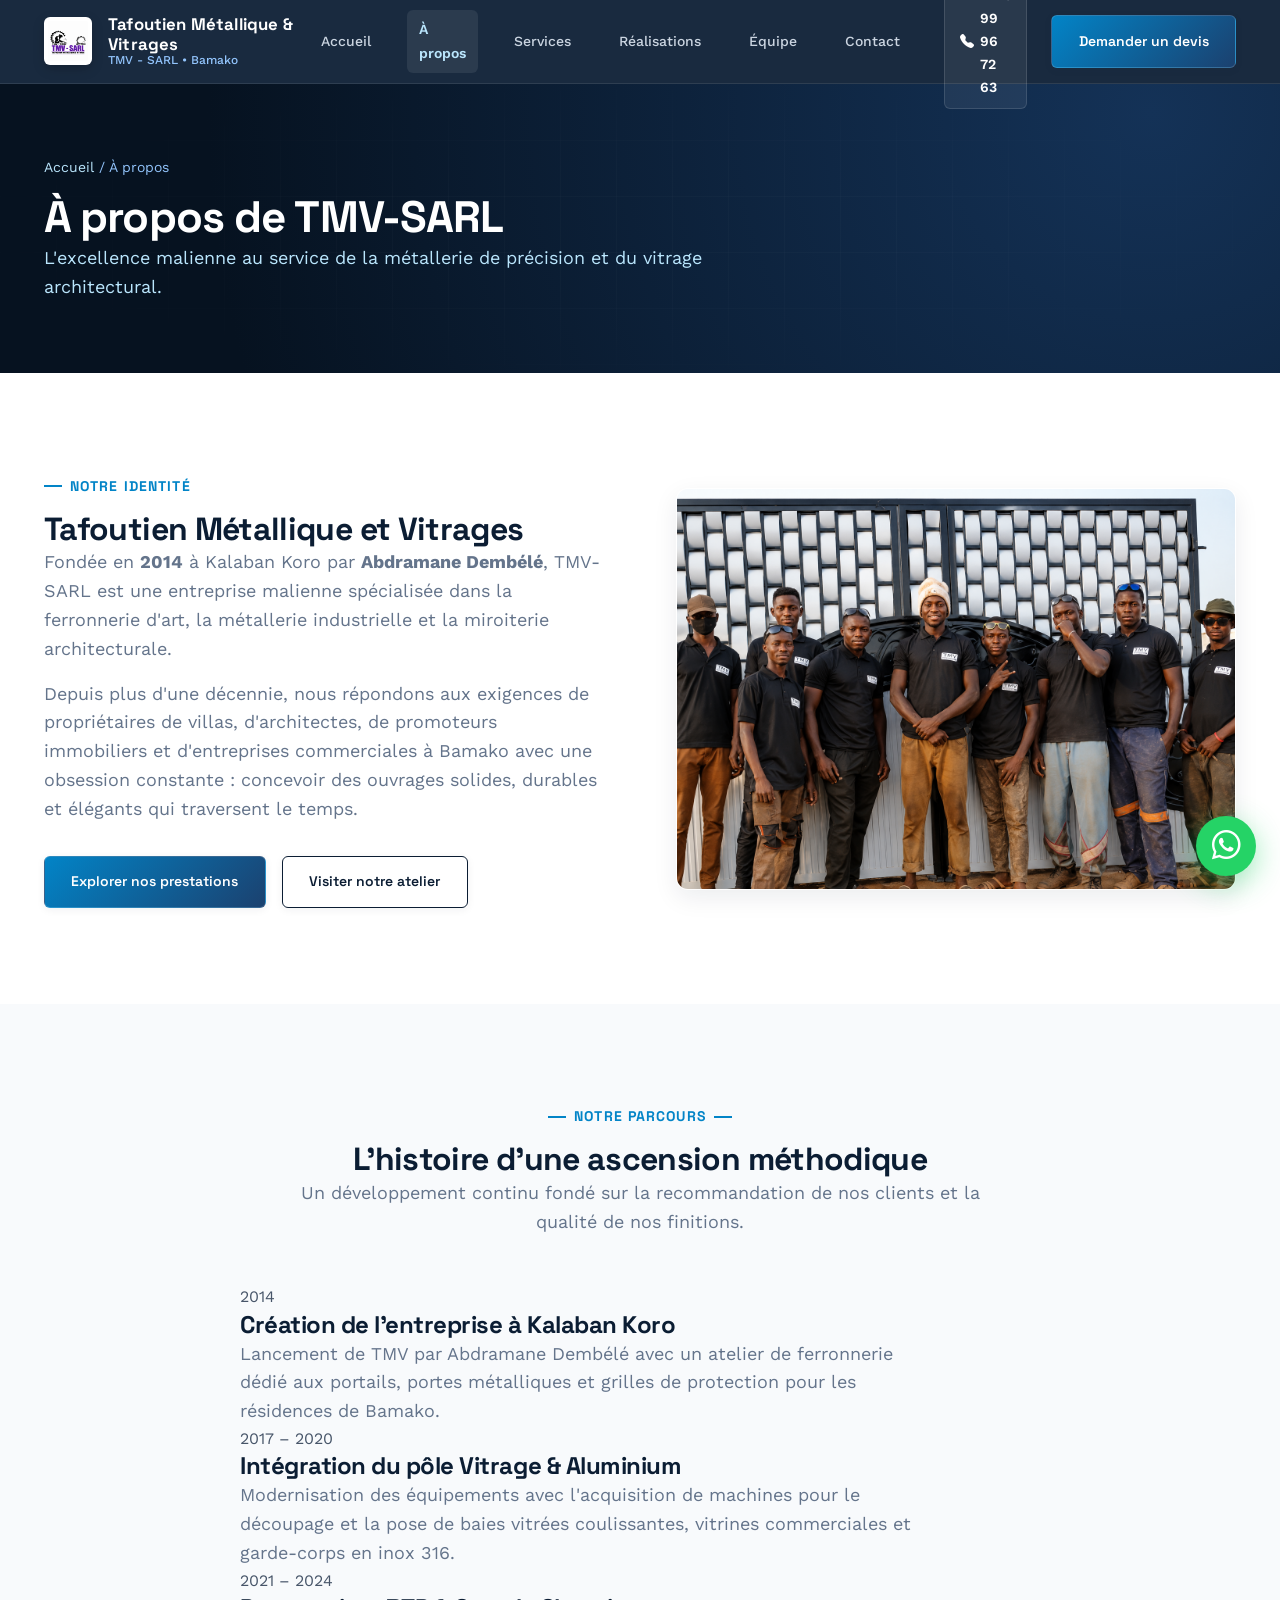
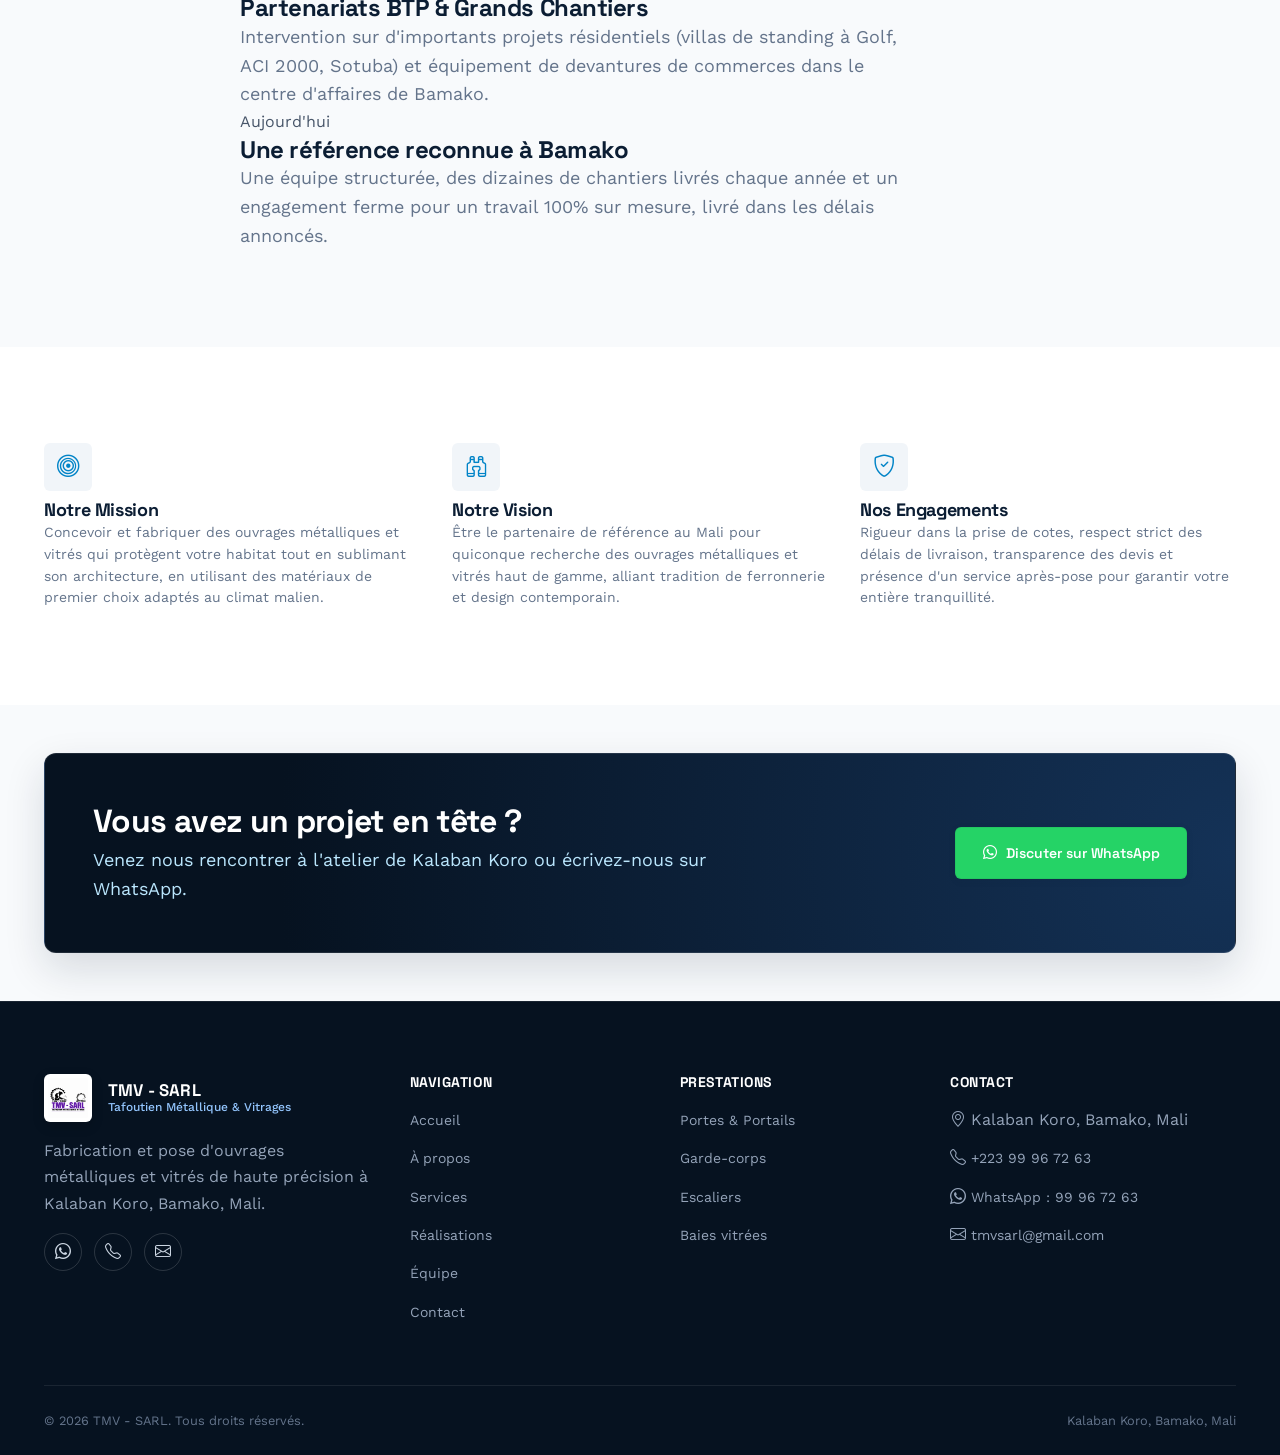
==== a-propos.html @ ed2441d5 "Refonte moderne et professionnelle du site TMV-SARL: nouveau design architectural, intégration des v" ====
<!DOCTYPE html>
<html lang="fr">
<head>
  <meta charset="UTF-8" />
  <meta name="viewport" content="width=device-width, initial-scale=1.0" />
  <title>À propos de TMV-SARL | Métallerie &amp; Vitrages Bamako</title>
  <meta name="description" content="Découvrez l'histoire, la mission, la vision et les engagements qualité de TMV-SARL, entreprise de métallerie et vitrage à Kalaban Koro, Bamako, Mali." />
  <meta name="keywords" content="histoire TMV SARL, métallerie Bamako, vitrage Kalaban Koro, Abdramane Dembélé Mali" />
  <link rel="preconnect" href="https://fonts.googleapis.com" />
  <link rel="preconnect" href="https://fonts.gstatic.com" crossorigin />
  <link href="https://fonts.googleapis.com/css2?family=Space+Grotesk:wght@500;600;700&family=Work+Sans:wght@400;500;600;700&display=swap" rel="stylesheet" />
  <link rel="stylesheet" href="https://cdn.jsdelivr.net/npm/bootstrap-icons@1.11.3/font/bootstrap-icons.css" />
  <link rel="stylesheet" href="css/style.css" />
</head>
<body>

  <header class="site-header">
    <div class="container nav-wrap">
      <a href="index.html" class="brand">
        <img src="images/logo/logo.png" alt="Logo TMV - SARL" class="brand-logo" />
        <span class="brand-text">
          <strong>Tafoutien Métallique &amp; Vitrages</strong>
          <span>TMV - SARL • Bamako</span>
        </span>
      </a>

      <div class="nav-primary">
        <nav class="nav-links" aria-label="Navigation principale">
          <a href="index.html">Accueil</a>
          <a href="a-propos.html" aria-current="page">À propos</a>
          <a href="services.html">Services</a>
          <a href="realisations.html">Réalisations</a>
          <a href="equipe.html">Équipe</a>
          <a href="contact.html">Contact</a>
        </nav>
        <div class="nav-cta">
          <a href="tel:+22399967263" class="nav-phone" title="Appeler TMV-SARL">
            <i class="bi bi-telephone-fill"></i> +223 99 96 72 63
          </a>
          <a href="index.html#devis" class="btn btn-primary">Demander un devis</a>
        </div>
        <button class="nav-toggle" aria-label="Ouvrir le menu" aria-expanded="false">
          <span></span><span></span><span></span>
        </button>
      </div>
    </div>
  </header>

  <main>
    <section class="page-banner">
      <div class="hero-pattern" aria-hidden="true"></div>
      <div class="container">
        <p class="breadcrumb"><a href="index.html">Accueil</a> / À propos</p>
        <h1>À propos de TMV-SARL</h1>
        <p class="lede" style="color:var(--steel-200);">L'excellence malienne au service de la métallerie de précision et du vitrage architectural.</p>
      </div>
    </section>

    <!-- PRÉSENTATION -->
    <section>
      <div class="container split reveal">
        <div>
          <span class="eyebrow">Notre Identité</span>
          <h2>Tafoutien Métallique et Vitrages</h2>
          <p class="lede">Fondée en <strong>2014</strong> à Kalaban Koro par <strong>Abdramane Dembélé</strong>, TMV-SARL est une entreprise malienne spécialisée dans la ferronnerie d'art, la métallerie industrielle et la miroiterie architecturale.</p>
          <p class="lede" style="margin-top:var(--space-3);">Depuis plus d'une décennie, nous répondons aux exigences de propriétaires de villas, d'architectes, de promoteurs immobiliers et d'entreprises commerciales à Bamako avec une obsession constante : concevoir des ouvrages solides, durables et élégants qui traversent le temps.</p>
          
          <div style="display:flex;gap:var(--space-3);margin-top:var(--space-5);flex-wrap:wrap;">
            <a href="services.html" class="btn btn-primary">Explorer nos prestations</a>
            <a href="contact.html" class="btn btn-outline-dark">Visiter notre atelier</a>
          </div>
        </div>
        <div class="split-media">
          <div class="hero-img-wrap" style="box-shadow:var(--shadow-1);">
            <img src="images/equipe/equipe.jpg" alt="L'atelier TMV à Kalaban Koro, Bamako" style="height:400px;object-fit:cover;" />
          </div>
        </div>
      </div>
    </section>

    <!-- HISTORIQUE RÉEL -->
    <section id="histoire" class="bg-grey">
      <div class="container">
        <div class="section-head center reveal">
          <span class="eyebrow">Notre Parcours</span>
          <h2>L'histoire d'une ascension méthodique</h2>
          <p class="lede" style="margin-inline:auto;">Un développement continu fondé sur la recommandation de nos clients et la qualité de nos finitions.</p>
        </div>

        <div class="timeline reveal" style="max-width:800px;margin-inline:auto;">
          <div class="timeline-item">
            <span class="year">2014</span>
            <h3>Création de l'entreprise à Kalaban Koro</h3>
            <p class="lede">Lancement de TMV par Abdramane Dembélé avec un atelier de ferronnerie dédié aux portails, portes métalliques et grilles de protection pour les résidences de Bamako.</p>
          </div>
          <div class="timeline-item">
            <span class="year">2017 – 2020</span>
            <h3>Intégration du pôle Vitrage &amp; Aluminium</h3>
            <p class="lede">Modernisation des équipements avec l'acquisition de machines pour le découpage et la pose de baies vitrées coulissantes, vitrines commerciales et garde-corps en inox 316.</p>
          </div>
          <div class="timeline-item">
            <span class="year">2021 – 2024</span>
            <h3>Partenariats BTP &amp; Grands Chantiers</h3>
            <p class="lede">Intervention sur d'importants projets résidentiels (villas de standing à Golf, ACI 2000, Sotuba) et équipement de devantures de commerces dans le centre d'affaires de Bamako.</p>
          </div>
          <div class="timeline-item">
            <span class="year">Aujourd'hui</span>
            <h3>Une référence reconnue à Bamako</h3>
            <p class="lede">Une équipe structurée, des dizaines de chantiers livrés chaque année et un engagement ferme pour un travail 100% sur mesure, livré dans les délais annoncés.</p>
          </div>
        </div>
      </div>
    </section>

    <!-- MISSION / VISION / VALEURS -->
    <section>
      <div class="container">
        <div class="grid grid-3 reveal">
          <div class="card value-card">
            <div class="card-icon"><i class="bi bi-bullseye"></i></div>
            <h3>Notre Mission</h3>
            <p>Concevoir et fabriquer des ouvrages métalliques et vitrés qui protègent votre habitat tout en sublimant son architecture, en utilisant des matériaux de premier choix adaptés au climat malien.</p>
          </div>
          <div class="card value-card">
            <div class="card-icon"><i class="bi bi-binoculars"></i></div>
            <h3>Notre Vision</h3>
            <p>Être le partenaire de référence au Mali pour quiconque recherche des ouvrages métalliques et vitrés haut de gamme, alliant tradition de ferronnerie et design contemporain.</p>
          </div>
          <div class="card value-card">
            <div class="card-icon"><i class="bi bi-shield-check"></i></div>
            <h3>Nos Engagements</h3>
            <p>Rigueur dans la prise de cotes, respect strict des délais de livraison, transparence des devis et présence d'un service après-pose pour garantir votre entière tranquillité.</p>
          </div>
        </div>
      </div>
    </section>

    <!-- CTA BANNER -->
    <section class="section-tight bg-grey">
      <div class="container">
        <div class="cta-band reveal">
          <div>
            <h2>Vous avez un projet en tête ?</h2>
            <p class="lede" style="color:var(--steel-200);">Venez nous rencontrer à l'atelier de Kalaban Koro ou écrivez-nous sur WhatsApp.</p>
          </div>
          <a href="https://wa.me/22399967263?text=Bonjour%20TMV,%20je%20souhaite%20en%20savoir%20plus%20sur%20vos%20prestations." target="_blank" rel="noopener" class="btn btn-whatsapp">
            <i class="bi bi-whatsapp"></i> Discuter sur WhatsApp
          </a>
        </div>
      </div>
    </section>
  </main>

  <footer class="site-footer">
    <div class="container">
      <div class="footer-grid">
        <div class="footer-brand">
          <a href="index.html" class="brand" style="margin-bottom:var(--space-3);display:flex;">
            <img src="images/logo/logo.png" alt="Logo TMV - SARL" class="brand-logo" />
            <span class="brand-text"><strong>TMV - SARL</strong><span>Tafoutien Métallique &amp; Vitrages</span></span>
          </a>
          <p>Fabrication et pose d'ouvrages métalliques et vitrés de haute précision à Kalaban Koro, Bamako, Mali.</p>
          <div class="social-row" aria-label="Réseaux sociaux">
            <a href="https://wa.me/22399967263" target="_blank" rel="noopener" aria-label="WhatsApp"><i class="bi bi-whatsapp"></i></a>
            <a href="tel:+22399967263" aria-label="Téléphone"><i class="bi bi-telephone"></i></a>
            <a href="mailto:tmvsarl@gmail.com" aria-label="Email"><i class="bi bi-envelope"></i></a>
          </div>
        </div>
        <div>
          <h4>Navigation</h4>
          <ul class="footer-links">
            <li><a href="index.html">Accueil</a></li>
            <li><a href="a-propos.html">À propos</a></li>
            <li><a href="services.html">Services</a></li>
            <li><a href="realisations.html">Réalisations</a></li>
            <li><a href="equipe.html">Équipe</a></li>
            <li><a href="contact.html">Contact</a></li>
          </ul>
        </div>
        <div>
          <h4>Prestations</h4>
          <ul class="footer-links">
            <li><a href="services.html#portes">Portes &amp; Portails</a></li>
            <li><a href="services.html#garde-corps">Garde-corps</a></li>
            <li><a href="services.html#escaliers">Escaliers</a></li>
            <li><a href="services.html#baies-vitrees">Baies vitrées</a></li>
          </ul>
        </div>
        <div>
          <h4>Contact</h4>
          <ul class="footer-links">
            <li><i class="bi bi-geo-alt"></i> Kalaban Koro, Bamako, Mali</li>
            <li><i class="bi bi-telephone"></i> <a href="tel:+22399967263">+223 99 96 72 63</a></li>
            <li><i class="bi bi-whatsapp"></i> <a href="https://wa.me/22399967263" target="_blank" rel="noopener">WhatsApp : 99 96 72 63</a></li>
            <li><i class="bi bi-envelope"></i> <a href="mailto:tmvsarl@gmail.com">tmvsarl@gmail.com</a></li>
          </ul>
        </div>
      </div>
      <div class="footer-bottom">
        <span>&copy; <span id="currentYear">2026</span> TMV - SARL. Tous droits réservés.</span>
        <span>Kalaban Koro, Bamako, Mali</span>
      </div>
    </div>
  </footer>

  <a href="https://wa.me/22399967263?text=Bonjour%20TMV,%20je%20souhaite%20des%20informations." class="whatsapp-float" id="whatsappFloat" target="_blank" rel="noopener" aria-label="Discuter sur WhatsApp" title="Discuter sur WhatsApp">
    <i class="bi bi-whatsapp"></i>
  </a>
  <button class="back-to-top" id="backToTop" aria-label="Retour en haut de page">
    <i class="bi bi-arrow-up"></i>
  </button>

  <aside class="mobile-action-bar" aria-label="Contact rapide mobile">
    <div class="mobile-action-grid">
      <a href="tel:+22399967263" class="mobile-btn call"><i class="bi bi-telephone-fill"></i> Appeler</a>
      <a href="https://wa.me/22399967263?text=Bonjour%20TMV,%20je%20souhaite%20un%20devis." target="_blank" rel="noopener" class="mobile-btn wa"><i class="bi bi-whatsapp"></i> WhatsApp</a>
    </div>
  </aside>

  <script src="js/script.js"></script>
</body>
</html>
---- css/style.css ----
/* =========================================================================
   TMV - SARL | Tafoutien Métallique et Vitrages (Bamako, Mali)
   Design System Architectural & Moderne — Métallerie d'Art & Vitrage
   ========================================================================= */

/* -------------------------------------------------------------------------
   1. TOKENS — Palette haut de gamme, Typographie & Métriques
   ------------------------------------------------------------------------- */
:root {
  /* Nuances sombres architecturales */
  --navy-950: #061220;
  --navy-900: #0B1D33;
  --navy-850: #0F2642;
  --navy-800: #143257;
  --navy-700: #1B416F;
  --navy-600: #23528A;

  /* Teintes acier & verre */
  --steel-500: #38BDF8;
  --steel-400: #60A5FA;
  --steel-300: #93C5FD;
  --steel-200: #BAE6FD;
  --steel-100: #E0F2FE;

  /* Accents de standing (Or / Bronze ferronnerie & Cyan) */
  --gold-500: #D4AF37;
  --gold-400: #E5C158;
  --gold-600: #B89326;
  --accent-cyan: #0284C7;
  --accent-500: #0284C7;
  --accent-600: #0369A1;
  --accent-400: #38BDF8;

  /* WhatsApp & Succès */
  --whatsapp: #25D366;
  --whatsapp-hover: #1EBE5D;
  --success: #10B981;
  --error: #EF4444;

  /* Nuances neutres / Arrière-plans clairs */
  --white: #FFFFFF;
  --grey-50: #F8FAFC;
  --grey-100: #F1F5F9;
  --grey-200: #E2E8F0;
  --grey-300: #CBD5E1;
  --grey-400: #94A3B8;
  --grey-500: #64748B;
  --grey-600: #475569;
  --ink-900: #0F172A;

  /* Typographie */
  --font-head: "Space Grotesk", "Segoe UI", -apple-system, sans-serif;
  --font-body: "Work Sans", "Segoe UI", -apple-system, sans-serif;

  /* Échelle modulaire */
  --fs-xs: 0.75rem;
  --fs-sm: 0.875rem;
  --fs-base: 1rem;
  --fs-md: 1.125rem;
  --fs-lg: 1.25rem;
  --fs-xl: 1.5rem;
  --fs-2xl: 2rem;
  --fs-3xl: 2.75rem;
  --fs-4xl: 3.5rem;

  /* Espacements */
  --space-1: 0.5rem;
  --space-2: 0.75rem;
  --space-3: 1rem;
  --space-4: 1.5rem;
  --space-5: 2rem;
  --space-6: 3rem;
  --space-7: 4.5rem;
  --space-8: 6rem;

  /* Rayons & Ombres */
  --radius-sm: 6px;
  --radius-md: 12px;
  --radius-lg: 18px;
  --radius-full: 9999px;
  --container: 1240px;
  --header-h: 84px;

  --shadow-sm: 0 2px 8px rgba(11, 29, 51, 0.06);
  --shadow-1: 0 8px 24px rgba(11, 29, 51, 0.08);
  --shadow-2: 0 16px 40px rgba(11, 29, 51, 0.14);
  --shadow-glow: 0 0 35px rgba(56, 189, 248, 0.25);
  --shadow-gold: 0 0 30px rgba(212, 175, 55, 0.25);
}

/* -------------------------------------------------------------------------
   2. RESET & BASE
   ------------------------------------------------------------------------- */
*, *::before, *::after { box-sizing: border-box; }
html { scroll-behavior: smooth; scroll-padding-top: var(--header-h); }
body {
  margin: 0;
  font-family: var(--font-body);
  font-size: var(--fs-base);
  line-height: 1.65;
  color: var(--grey-600);
  background: var(--white);
  -webkit-font-smoothing: antialiased;
}
img { max-width: 100%; height: auto; display: block; }
a { color: inherit; text-decoration: none; transition: all 0.2s ease; }
ul { list-style: none; margin: 0; padding: 0; }
button { font-family: inherit; cursor: pointer; }
input, textarea, select { font-family: inherit; font-size: inherit; }
h1, h2, h3, h4, p, figure { margin: 0; }

a:focus-visible, button:focus-visible, input:focus-visible, textarea:focus-visible, select:focus-visible {
  outline: 3px solid var(--accent-cyan);
  outline-offset: 3px;
}

@media (prefers-reduced-motion: reduce) {
  *, *::before, *::after {
    animation-duration: 0.001ms !important;
    animation-iteration-count: 1 !important;
    transition-duration: 0.001ms !important;
    scroll-behavior: auto !important;
  }
}

/* -------------------------------------------------------------------------
   3. TYPOGRAPHIE
   ------------------------------------------------------------------------- */
h1, h2, h3, h4 {
  font-family: var(--font-head);
  color: var(--navy-900);
  line-height: 1.2;
  font-weight: 700;
  letter-spacing: -0.02em;
}
h1 { font-size: var(--fs-4xl); }
h2 { font-size: var(--fs-2xl); }
h3 { font-size: var(--fs-xl); }
h4 { font-size: var(--fs-lg); }

.eyebrow {
  font-family: var(--font-head);
  font-size: var(--fs-sm);
  color: var(--accent-cyan);
  font-weight: 700;
  display: inline-flex;
  align-items: center;
  gap: 8px;
  text-transform: uppercase;
  letter-spacing: 0.08em;
  margin-bottom: var(--space-2);
}
.eyebrow::before {
  content: "";
  display: inline-block;
  width: 18px;
  height: 2px;
  background: currentColor;
}

.lede {
  font-size: var(--fs-md);
  color: var(--grey-500);
  line-height: 1.6;
  max-width: 62ch;
}
.section-head {
  max-width: 680px;
  margin-bottom: var(--space-6);
}
.section-head.center {
  margin-left: auto;
  margin-right: auto;
  text-align: center;
}
.section-head.center .eyebrow::after {
  content: "";
  display: inline-block;
  width: 18px;
  height: 2px;
  background: currentColor;
}

/* -------------------------------------------------------------------------
   4. LAYOUT & UTILITAIRES
   ------------------------------------------------------------------------- */
.container {
  max-width: var(--container);
  margin-inline: auto;
  padding-inline: var(--space-4);
}
section { padding-block: var(--space-8); position: relative; }
.section-tight { padding-block: var(--space-6); }

.bg-navy { background: var(--navy-900); color: var(--white); }
.bg-navy h2, .bg-navy h3, .bg-navy h4 { color: var(--white); }
.bg-navy .lede { color: var(--grey-300); }
.bg-grey { background: var(--grey-50); }
.bg-ink { background: var(--ink-900); color: var(--white); }

.grid { display: grid; gap: var(--space-5); }
.grid-2 { grid-template-columns: repeat(2, 1fr); }
.grid-3 { grid-template-columns: repeat(3, 1fr); }
.grid-4 { grid-template-columns: repeat(4, 1fr); }

.split {
  display: grid;
  grid-template-columns: 1fr 1fr;
  gap: var(--space-7);
  align-items: center;
}
.split.reverse .split-media { order: 2; }

/* -------------------------------------------------------------------------
   5. HEADER / NAVIGATION (Glassmorphism de prestige)
   ------------------------------------------------------------------------- */
.site-header {
  position: sticky;
  top: 0;
  z-index: 1000;
  height: var(--header-h);
  background: rgba(11, 29, 51, 0.94);
  backdrop-filter: blur(12px);
  -webkit-backdrop-filter: blur(12px);
  border-bottom: 1px solid rgba(255, 255, 255, 0.09);
  transition: all 0.3s cubic-bezier(0.16, 1, 0.3, 1);
}
.site-header.is-scrolled {
  height: 74px;
  background: rgba(6, 18, 32, 0.98);
  box-shadow: 0 10px 30px rgba(0, 0, 0, 0.3);
}
.nav-wrap {
  height: 100%;
  display: flex;
  align-items: center;
  justify-content: space-between;
}

.brand {
  display: flex;
  align-items: center;
  gap: var(--space-3);
  color: var(--white);
}
.brand-logo {
  width: 48px;
  height: 48px;
  object-fit: contain;
  border-radius: var(--radius-sm);
  background: var(--white);
  padding: 4px;
  box-shadow: 0 4px 12px rgba(0, 0, 0, 0.2);
}
.brand-mark {
  width: 44px;
  height: 44px;
  border-radius: var(--radius-sm);
  background: linear-gradient(135deg, var(--accent-cyan), var(--navy-800));
  display: flex;
  align-items: center;
  justify-content: center;
  font-family: var(--font-head);
  font-weight: 700;
  color: var(--white);
  font-size: 1.1rem;
  border: 1px solid rgba(255, 255, 255, 0.2);
}
.brand-text { line-height: 1.15; }
.brand-text strong {
  display: block;
  font-family: var(--font-head);
  font-size: 1.05rem;
  letter-spacing: 0.01em;
  color: var(--white);
}
.brand-text span {
  display: block;
  font-size: 0.75rem;
  color: var(--steel-300);
  font-weight: 500;
}

.nav-primary { display: flex; align-items: center; gap: var(--space-5); }
.nav-links { display: flex; align-items: center; gap: var(--space-4); }
.nav-links a {
  color: var(--grey-300);
  font-size: var(--fs-sm);
  font-weight: 500;
  padding: var(--space-1) var(--space-2);
  border-radius: var(--radius-sm);
  position: relative;
  transition: all 0.2s ease;
}
.nav-links a:hover,
.nav-links a[aria-current="page"] {
  color: var(--white);
  background: rgba(255, 255, 255, 0.08);
}
.nav-links a[aria-current="page"] {
  font-weight: 600;
  color: var(--steel-200);
}

.nav-cta { display: flex; align-items: center; gap: var(--space-2); }
.nav-phone {
  display: inline-flex;
  align-items: center;
  gap: 6px;
  color: var(--white);
  font-size: var(--fs-sm);
  font-weight: 600;
  padding: 0.55rem 0.9rem;
  border-radius: var(--radius-sm);
  background: rgba(255, 255, 255, 0.07);
  border: 1px solid rgba(255, 255, 255, 0.12);
  margin-right: var(--space-2);
}
.nav-phone:hover {
  background: rgba(255, 255, 255, 0.14);
  color: var(--steel-200);
}

.nav-toggle {
  display: none;
  flex-direction: column;
  gap: 5px;
  background: none;
  border: 0;
  padding: 8px;
}
.nav-toggle span {
  width: 24px;
  height: 2px;
  background: var(--white);
  display: block;
  transition: transform 0.25s ease, opacity 0.25s ease;
}
.nav-toggle[aria-expanded="true"] span:nth-child(1) { transform: translateY(7px) rotate(45deg); }
.nav-toggle[aria-expanded="true"] span:nth-child(2) { opacity: 0; }
.nav-toggle[aria-expanded="true"] span:nth-child(3) { transform: translateY(-7px) rotate(-45deg); }

/* -------------------------------------------------------------------------
   6. BOUTONS & BADGES
   ------------------------------------------------------------------------- */
.btn {
  display: inline-flex;
  align-items: center;
  justify-content: center;
  gap: 9px;
  padding: 0.85rem 1.65rem;
  border-radius: var(--radius-sm);
  font-family: var(--font-head);
  font-weight: 600;
  font-size: var(--fs-sm);
  border: 1px solid transparent;
  transition: all 0.2s cubic-bezier(0.16, 1, 0.3, 1);
  white-space: nowrap;
  box-shadow: var(--shadow-sm);
}
.btn:hover {
  transform: translateY(-2px);
  box-shadow: var(--shadow-1);
}
.btn:active { transform: translateY(0); }

.btn-primary {
  background: linear-gradient(135deg, var(--accent-cyan), var(--navy-700));
  color: var(--white);
  border-color: rgba(255, 255, 255, 0.15);
}
.btn-primary:hover {
  background: linear-gradient(135deg, #039be5, var(--navy-800));
  box-shadow: var(--shadow-glow);
}

.btn-whatsapp {
  background: var(--whatsapp);
  color: var(--white);
  border-color: rgba(0, 0, 0, 0.05);
}
.btn-whatsapp:hover {
  background: var(--whatsapp-hover);
  box-shadow: 0 8px 24px rgba(37, 211, 102, 0.35);
  color: var(--white);
}

.btn-outline {
  background: rgba(255, 255, 255, 0.05);
  color: var(--white);
  border-color: rgba(255, 255, 255, 0.35);
  backdrop-filter: blur(4px);
}
.btn-outline:hover {
  background: rgba(255, 255, 255, 0.15);
  border-color: var(--white);
  color: var(--white);
}

.btn-outline-dark {
  background: transparent;
  color: var(--navy-900);
  border-color: var(--navy-900);
}
.btn-outline-dark:hover {
  background: var(--navy-900);
  color: var(--white);
}

.btn-block { width: 100%; }
.btn[disabled] { opacity: 0.6; cursor: not-allowed; transform: none; }

/* -------------------------------------------------------------------------
   7. HERO SECTION (Ambiance Architecturale & Conversion)
   ------------------------------------------------------------------------- */
.hero {
  position: relative;
  overflow: hidden;
  background: radial-gradient(circle at 80% 20%, var(--navy-800) 0%, var(--navy-950) 75%);
  color: var(--white);
  padding-block: calc(var(--space-8) + 1rem) var(--space-8);
}
.hero-pattern {
  position: absolute;
  inset: 0;
  opacity: 0.15;
  pointer-events: none;
  background-image:
    linear-gradient(rgba(255, 255, 255, 0.12) 1px, transparent 1px),
    linear-gradient(90deg, rgba(255, 255, 255, 0.12) 1px, transparent 1px);
  background-size: 56px 56px;
  mask-image: radial-gradient(ellipse at center, rgba(0, 0, 0, 1) 30%, transparent 80%);
}
.hero-beam {
  position: absolute;
  right: -15%;
  top: -30%;
  width: 75%;
  height: 180%;
  background: linear-gradient(125deg, transparent 44%, rgba(56, 189, 248, 0.12) 48%, rgba(212, 175, 55, 0.08) 52%, transparent 56%);
  pointer-events: none;
}

.hero-grid {
  position: relative;
  z-index: 1;
  display: grid;
  grid-template-columns: 1.15fr 0.85fr;
  gap: var(--space-7);
  align-items: center;
}
.hero-inner { max-width: 650px; }

/* Badge Live Status */
.hero-live-badge {
  display: inline-flex;
  align-items: center;
  gap: 10px;
  background: rgba(255, 255, 255, 0.08);
  border: 1px solid rgba(255, 255, 255, 0.16);
  padding: 6px 14px;
  border-radius: var(--radius-full);
  font-size: var(--fs-xs);
  font-weight: 600;
  color: var(--steel-200);
  margin-bottom: var(--space-3);
  backdrop-filter: blur(8px);
}
.pulse-dot {
  width: 8px;
  height: 8px;
  border-radius: 50%;
  background: var(--whatsapp);
  box-shadow: 0 0 0 0 rgba(37, 211, 102, 0.7);
  animation: pulse-green 2s infinite;
}
@keyframes pulse-green {
  0% { transform: scale(0.95); box-shadow: 0 0 0 0 rgba(37, 211, 102, 0.7); }
  70% { transform: scale(1); box-shadow: 0 0 0 8px rgba(37, 211, 102, 0); }
  100% { transform: scale(0.95); box-shadow: 0 0 0 0 rgba(37, 211, 102, 0); }
}

.hero h1 {
  color: var(--white);
  font-size: clamp(2.3rem, 4.8vw, var(--fs-4xl));
  margin-bottom: var(--space-2);
}
.hero-tagline {
  font-family: var(--font-head);
  font-size: clamp(1.15rem, 2vw, var(--fs-xl));
  color: var(--steel-300);
  margin-bottom: var(--space-3);
  font-weight: 500;
}
.hero p.lede {
  color: var(--grey-300);
  margin-bottom: var(--space-5);
  max-width: 54ch;
}
.hero-cta {
  display: flex;
  gap: var(--space-3);
  flex-wrap: wrap;
  align-items: center;
  margin-bottom: var(--space-6);
}

/* Carte Hero Media avec badge flottant */
.hero-media {
  position: relative;
  opacity: 0;
  transform: translateY(16px);
  animation: heroIn 0.8s ease forwards;
  animation-delay: 0.3s;
}
.hero-img-wrap {
  position: relative;
  border-radius: var(--radius-md);
  overflow: hidden;
  border: 1px solid rgba(255, 255, 255, 0.18);
  box-shadow: 0 24px 60px rgba(0, 0, 0, 0.5);
}
.hero-img-wrap img {
  width: 100%;
  height: 480px;
  object-fit: cover;
  transition: transform 0.6s ease;
}
.hero-img-wrap:hover img {
  transform: scale(1.03);
}

.hero-floating-card {
  position: absolute;
  bottom: -20px;
  left: -20px;
  background: rgba(11, 29, 51, 0.95);
  border: 1px solid rgba(255, 255, 255, 0.18);
  border-radius: var(--radius-md);
  padding: var(--space-3) var(--space-4);
  box-shadow: var(--shadow-2);
  display: flex;
  align-items: center;
  gap: var(--space-3);
  color: var(--white);
  backdrop-filter: blur(10px);
}
.hero-floating-card .icon-box {
  width: 44px;
  height: 44px;
  border-radius: var(--radius-sm);
  background: var(--gold-500);
  color: var(--navy-950);
  display: flex;
  align-items: center;
  justify-content: center;
  font-size: 1.4rem;
}
.hero-floating-card strong {
  display: block;
  font-family: var(--font-head);
  font-size: 1.05rem;
}
.hero-floating-card span {
  font-size: 0.8rem;
  color: var(--steel-200);
}

/* Compteurs animés du hero */
.hero-stats {
  display: grid;
  grid-template-columns: repeat(3, 1fr);
  gap: var(--space-4);
  padding-top: var(--space-5);
  border-top: 1px solid rgba(255, 255, 255, 0.12);
}
.hero-stats div strong {
  display: block;
  font-family: var(--font-head);
  font-size: clamp(1.6rem, 3vw, var(--fs-2xl));
  color: var(--white);
  font-weight: 700;
}
.hero-stats div span {
  font-size: var(--fs-xs);
  color: var(--steel-300);
  text-transform: uppercase;
  letter-spacing: 0.05em;
}

@keyframes heroIn {
  to { opacity: 1; transform: translateY(0); }
}

/* Page Banner (pages secondaires) */
.page-banner {
  background: radial-gradient(circle at 90% 10%, var(--navy-800) 0%, var(--navy-950) 80%);
  color: var(--white);
  position: relative;
  overflow: hidden;
  padding-block: var(--space-7);
}
.page-banner .container { position: relative; z-index: 1; }
.page-banner h1 { color: var(--white); font-size: clamp(2.2rem, 4.5vw, var(--fs-3xl)); }
.breadcrumb {
  font-size: var(--fs-sm);
  color: var(--steel-300);
  margin-bottom: var(--space-2);
}
.breadcrumb a { color: var(--steel-200); }
.breadcrumb a:hover { color: var(--white); }

/* -------------------------------------------------------------------------
   8. CARTES DE SERVICES (Modernes & Immersives)
   ------------------------------------------------------------------------- */
.service-card {
  background: var(--white);
  border: 1px solid var(--grey-200);
  border-radius: var(--radius-md);
  overflow: hidden;
  display: flex;
  flex-direction: column;
  transition: all 0.3s cubic-bezier(0.16, 1, 0.3, 1);
  box-shadow: var(--shadow-sm);
  position: relative;
}
.service-card:hover {
  transform: translateY(-6px);
  border-color: var(--steel-300);
  box-shadow: var(--shadow-2);
}
.service-thumb {
  height: 200px;
  position: relative;
  overflow: hidden;
  background: var(--navy-900);
}
.service-thumb img {
  width: 100%;
  height: 100%;
  object-fit: cover;
  transition: transform 0.5s ease;
}
.service-card:hover .service-thumb img {
  transform: scale(1.08);
}
.service-badge {
  position: absolute;
  top: var(--space-2);
  right: var(--space-2);
  background: rgba(11, 29, 51, 0.85);
  color: var(--steel-200);
  font-size: 0.72rem;
  font-weight: 600;
  padding: 4px 10px;
  border-radius: var(--radius-full);
  backdrop-filter: blur(6px);
  border: 1px solid rgba(255, 255, 255, 0.15);
}

.service-card .card-body {
  padding: var(--space-4);
  display: flex;
  flex-direction: column;
  flex-grow: 1;
  gap: var(--space-2);
}
.card-icon {
  width: 48px;
  height: 48px;
  border-radius: var(--radius-sm);
  background: var(--grey-100);
  color: var(--accent-cyan);
  display: flex;
  align-items: center;
  justify-content: center;
  font-size: 1.4rem;
  margin-bottom: var(--space-1);
  transition: all 0.25s ease;
}
.service-card:hover .card-icon {
  background: var(--navy-900);
  color: var(--steel-300);
}

.card h3 {
  font-size: var(--fs-md);
  margin-bottom: 2px;
}
.card p {
  color: var(--grey-500);
  font-size: var(--fs-sm);
  line-height: 1.55;
}
.card-link {
  margin-top: auto;
  font-size: var(--fs-sm);
  font-weight: 600;
  color: var(--accent-cyan);
  display: inline-flex;
  align-items: center;
  gap: 6px;
  padding-top: var(--space-2);
}
.card-link:hover {
  color: var(--navy-800);
  gap: 10px;
}

/* -------------------------------------------------------------------------
   9. SECTION MÉTHODE DE TRAVAIL (Processus en 4 étapes)
   ------------------------------------------------------------------------- */
.process-grid {
  display: grid;
  grid-template-columns: repeat(4, 1fr);
  gap: var(--space-4);
  position: relative;
}
.process-step {
  background: var(--white);
  border: 1px solid var(--grey-200);
  border-radius: var(--radius-md);
  padding: var(--space-4);
  display: flex;
  flex-direction: column;
  position: relative;
  box-shadow: var(--shadow-sm);
  transition: transform 0.25s ease;
}
.process-step:hover {
  transform: translateY(-4px);
  border-color: var(--accent-cyan);
}
.step-num {
  font-family: var(--font-head);
  font-size: 1.8rem;
  font-weight: 800;
  color: var(--steel-300);
  line-height: 1;
  margin-bottom: var(--space-2);
}
.process-step h3 {
  font-size: 1.1rem;
  margin-bottom: var(--space-2);
}
.process-step p {
  font-size: var(--fs-sm);
  color: var(--grey-500);
}

/* -------------------------------------------------------------------------
   10. SECTION TÉMOIGNAGES & CONFIANCE
   ------------------------------------------------------------------------- */
.testimonial-card {
  background: var(--white);
  border: 1px solid var(--grey-200);
  border-radius: var(--radius-md);
  padding: var(--space-5);
  display: flex;
  flex-direction: column;
  gap: var(--space-3);
  box-shadow: var(--shadow-sm);
  position: relative;
}
.stars {
  color: #F59E0B;
  font-size: 1.1rem;
  letter-spacing: 2px;
}
.testimonial-card blockquote {
  margin: 0;
  color: var(--grey-600);
  font-size: var(--fs-sm);
  line-height: 1.6;
  font-style: italic;
}
.client-meta {
  display: flex;
  align-items: center;
  gap: var(--space-3);
  margin-top: auto;
  padding-top: var(--space-2);
  border-top: 1px solid var(--grey-100);
}
.client-avatar {
  width: 42px;
  height: 42px;
  border-radius: 50%;
  background: var(--navy-900);
  color: var(--white);
  display: flex;
  align-items: center;
  justify-content: center;
  font-family: var(--font-head);
  font-weight: 700;
  font-size: 0.95rem;
}
.client-info strong {
  display: block;
  font-size: var(--fs-sm);
  color: var(--navy-900);
}
.client-info span {
  font-size: var(--fs-xs);
  color: var(--grey-400);
}

/* -------------------------------------------------------------------------
   11. GALERIE & LIGHTBOX MODAL
   ------------------------------------------------------------------------- */
.filters {
  display: flex;
  flex-wrap: wrap;
  gap: var(--space-2);
  margin-bottom: var(--space-5);
  justify-content: center;
}
.filter-btn {
  padding: 0.6rem 1.25rem;
  border-radius: var(--radius-full);
  border: 1px solid var(--grey-200);
  background: var(--white);
  color: var(--grey-600);
  font-size: var(--fs-sm);
  font-weight: 600;
  transition: all 0.2s ease;
}
.filter-btn:hover {
  border-color: var(--navy-800);
  color: var(--navy-900);
}
.filter-btn.active {
  background: var(--navy-900);
  border-color: var(--navy-900);
  color: var(--white);
  box-shadow: 0 4px 12px rgba(11, 29, 51, 0.2);
}

.gallery-grid {
  display: grid;
  grid-template-columns: repeat(3, 1fr);
  gap: var(--space-4);
}
.gallery-item {
  cursor: pointer;
  position: relative;
  border-radius: var(--radius-md);
  overflow: hidden;
  box-shadow: var(--shadow-sm);
  background: var(--grey-100);
}
.gallery-item .ph-image {
  aspect-ratio: 4/3;
  overflow: hidden;
}
.gallery-item img {
  width: 100%;
  height: 100%;
  object-fit: cover;
  display: block;
  transition: transform 0.4s ease;
}
.gallery-item:hover img {
  transform: scale(1.06);
}
.gallery-item .gallery-caption {
  position: absolute;
  inset: 0;
  display: flex;
  flex-direction: column;
  justify-content: flex-end;
  background: linear-gradient(to top, rgba(6, 18, 32, 0.9) 0%, rgba(6, 18, 32, 0.4) 45%, transparent 75%);
  color: var(--white);
  padding: var(--space-4);
  opacity: 0;
  transition: opacity 0.25s ease;
}
.gallery-item:hover .gallery-caption {
  opacity: 1;
}
.gallery-caption strong {
  font-family: var(--font-head);
  font-size: var(--fs-md);
  color: var(--white);
}
.gallery-caption span {
  font-size: var(--fs-xs);
  color: var(--steel-300);
  text-transform: uppercase;
  letter-spacing: 0.05em;
  margin-bottom: 2px;
}
.gallery-caption .zoom-icon {
  position: absolute;
  top: var(--space-3);
  right: var(--space-3);
  width: 38px;
  height: 38px;
  border-radius: 50%;
  background: rgba(255, 255, 255, 0.2);
  backdrop-filter: blur(6px);
  display: flex;
  align-items: center;
  justify-content: center;
  font-size: 1.1rem;
}
.gallery-item[hidden] { display: none; }

/* Modal Lightbox */
.modal-backdrop {
  position: fixed;
  inset: 0;
  background: rgba(6, 18, 32, 0.92);
  z-index: 2000;
  display: none;
  align-items: center;
  justify-content: center;
  padding: var(--space-4);
  backdrop-filter: blur(8px);
}
.modal-backdrop.is-open { display: flex; }
.modal-box {
  max-width: 960px;
  width: 100%;
  background: var(--navy-900);
  border-radius: var(--radius-md);
  overflow: hidden;
  position: relative;
  box-shadow: 0 25px 60px rgba(0, 0, 0, 0.6);
  border: 1px solid rgba(255, 255, 255, 0.15);
}
.modal-box .ph-image {
  aspect-ratio: 16/10;
  max-height: 70vh;
  background: #000;
}
.modal-box .ph-image img {
  width: 100%;
  height: 100%;
  object-fit: contain;
}
.modal-info {
  padding: var(--space-4);
  color: var(--white);
  background: var(--navy-950);
  display: flex;
  justify-content: space-between;
  align-items: center;
  flex-wrap: wrap;
  gap: var(--space-2);
}
.modal-info strong {
  display: block;
  font-size: var(--fs-md);
}
.modal-info span {
  color: var(--steel-300);
  font-size: var(--fs-sm);
}

.modal-close, .modal-nav {
  position: absolute;
  z-index: 3;
  width: 44px;
  height: 44px;
  border-radius: 50%;
  background: rgba(11, 29, 51, 0.8);
  color: var(--white);
  border: 1px solid rgba(255, 255, 255, 0.3);
  display: flex;
  align-items: center;
  justify-content: center;
  transition: all 0.2s ease;
}
.modal-close:hover, .modal-nav:hover {
  background: var(--accent-cyan);
  border-color: var(--accent-cyan);
}
.modal-close { top: var(--space-3); right: var(--space-3); }
.modal-prev { left: var(--space-3); top: 45%; }
.modal-next { right: var(--space-3); top: 45%; }

/* -------------------------------------------------------------------------
   12. FORMULAIRES & DEVIS WHATSAPP
   ------------------------------------------------------------------------- */
.form-card {
  background: var(--white);
  border: 1px solid var(--grey-200);
  border-radius: var(--radius-md);
  padding: var(--space-5);
  box-shadow: var(--shadow-1);
}
.form-grid {
  display: grid;
  grid-template-columns: 1fr 1fr;
  gap: var(--space-3);
}
.field {
  display: flex;
  flex-direction: column;
  gap: 6px;
  margin-bottom: var(--space-3);
}
.field.full { grid-column: 1 / -1; }
.field label {
  font-size: var(--fs-sm);
  font-weight: 600;
  color: var(--navy-900);
}
.field label .req { color: var(--accent-cyan); font-weight: 700; }
.field input, .field select, .field textarea {
  padding: 0.85rem 1rem;
  border: 1px solid var(--grey-200);
  border-radius: var(--radius-sm);
  background: var(--white);
  color: var(--ink-900);
  transition: border-color 0.2s ease, box-shadow 0.2s ease;
}
.field input:focus, .field select:focus, .field textarea:focus {
  border-color: var(--accent-cyan);
  box-shadow: 0 0 0 3px rgba(2, 132, 199, 0.15);
  outline: none;
}
.field textarea { resize: vertical; min-height: 110px; }
.field.has-error input, .field.has-error select, .field.has-error textarea {
  border-color: var(--error);
}
.field .error-msg {
  display: none;
  color: var(--error);
  font-size: 0.78rem;
  margin-top: 2px;
}
.field.has-error .error-msg { display: block; }

.form-success {
  display: none;
  background: #EAF5EF;
  border: 1px solid var(--success);
  color: var(--success);
  padding: var(--space-3) var(--space-4);
  border-radius: var(--radius-sm);
  margin-bottom: var(--space-4);
  font-size: var(--fs-sm);
  font-weight: 500;
}
.form-success.is-visible { display: block; }

.contact-info-card {
  background: linear-gradient(145deg, var(--navy-900), var(--navy-950));
  color: var(--white);
  border-radius: var(--radius-md);
  padding: var(--space-6);
  display: flex;
  flex-direction: column;
  gap: var(--space-4);
  box-shadow: var(--shadow-2);
  border: 1px solid rgba(255, 255, 255, 0.1);
}
.info-row { display: flex; gap: var(--space-3); align-items: flex-start; }
.info-row .ico {
  width: 44px;
  height: 44px;
  flex: 0 0 auto;
  border-radius: var(--radius-sm);
  background: rgba(255, 255, 255, 0.08);
  border: 1px solid rgba(255, 255, 255, 0.12);
  display: flex;
  align-items: center;
  justify-content: center;
  color: var(--accent-cyan);
  font-size: 1.25rem;
}
.info-row strong { display: block; font-size: var(--fs-xs); color: var(--steel-300); text-transform: uppercase; letter-spacing: 0.05em; }
.info-row p, .info-row a { font-size: var(--fs-md); color: var(--white); font-weight: 500; }
.map-frame { border-radius: var(--radius-md); overflow: hidden; border: 1px solid var(--grey-200); box-shadow: var(--shadow-sm); }

/* Notice informatif */
.notice {
  border: 1px solid var(--steel-200);
  background: var(--grey-50);
  border-radius: var(--radius-sm);
  padding: var(--space-3) var(--space-4);
  font-size: var(--fs-sm);
  color: var(--grey-600);
  display: flex;
  align-items: center;
  gap: 10px;
}
.notice i { color: var(--accent-cyan); font-size: 1.2rem; }

/* -------------------------------------------------------------------------
   13. CTA BANNER
   ------------------------------------------------------------------------- */
.cta-band {
  background: radial-gradient(circle at 100% 50%, var(--navy-800) 0%, var(--navy-950) 80%);
  color: var(--white);
  border-radius: var(--radius-md);
  padding: var(--space-6);
  display: flex;
  align-items: center;
  justify-content: space-between;
  gap: var(--space-4);
  flex-wrap: wrap;
  position: relative;
  overflow: hidden;
  box-shadow: var(--shadow-2);
  border: 1px solid rgba(255, 255, 255, 0.1);
}
.cta-band > * { position: relative; z-index: 1; }
.cta-band h2 { color: var(--white); margin-bottom: 6px; }

/* -------------------------------------------------------------------------
   14. FOOTER
   ------------------------------------------------------------------------- */
.site-footer {
  background: var(--navy-950);
  color: var(--grey-400);
  padding-block: var(--space-7) var(--space-4);
  border-top: 1px solid rgba(255, 255, 255, 0.08);
}
.footer-grid {
  display: grid;
  grid-template-columns: 1.4fr 1fr 1fr 1.2fr;
  gap: var(--space-5);
  padding-bottom: var(--space-6);
}
.footer-grid h4 {
  color: var(--white);
  margin-bottom: var(--space-3);
  font-size: var(--fs-sm);
  letter-spacing: 0.04em;
  text-transform: uppercase;
}
.footer-links li { margin-bottom: var(--space-2); }
.footer-links a { color: var(--grey-400); font-size: var(--fs-sm); }
.footer-links a:hover { color: var(--white); padding-left: 4px; }
.social-row { display: flex; gap: var(--space-2); margin-top: var(--space-3); }
.social-row a {
  width: 38px;
  height: 38px;
  border-radius: 50%;
  border: 1px solid rgba(255, 255, 255, 0.15);
  display: flex;
  align-items: center;
  justify-content: center;
  color: var(--grey-300);
  transition: all 0.2s ease;
}
.social-row a:hover {
  background: var(--accent-cyan);
  border-color: var(--accent-cyan);
  color: var(--white);
  transform: translateY(-2px);
}
.footer-bottom {
  border-top: 1px solid rgba(255, 255, 255, 0.08);
  padding-top: var(--space-4);
  display: flex;
  justify-content: space-between;
  flex-wrap: wrap;
  gap: var(--space-2);
  font-size: 0.8rem;
  color: var(--grey-500);
}

/* -------------------------------------------------------------------------
   15. BOUTONS FLOTTANTS (WhatsApp & Retour en haut)
   ------------------------------------------------------------------------- */
.whatsapp-float {
  position: fixed;
  right: var(--space-4);
  bottom: var(--space-4);
  z-index: 1500;
  width: 60px;
  height: 60px;
  border-radius: 50%;
  background: var(--whatsapp);
  color: var(--white);
  display: flex;
  align-items: center;
  justify-content: center;
  font-size: 1.8rem;
  box-shadow: 0 8px 30px rgba(37, 211, 102, 0.45);
  animation: pulse-wa 2.5s ease-in-out infinite;
  transition: transform 0.2s ease;
}
.whatsapp-float:hover {
  background: var(--whatsapp-hover);
  transform: scale(1.08);
}
@keyframes pulse-wa {
  0%, 100% { box-shadow: 0 0 0 0 rgba(37, 211, 102, 0.5), 0 8px 30px rgba(0, 0, 0, 0.3); }
  50% { box-shadow: 0 0 0 14px rgba(37, 211, 102, 0), 0 8px 30px rgba(0, 0, 0, 0.3); }
}

.back-to-top {
  position: fixed;
  right: var(--space-4);
  bottom: calc(var(--space-4) + 74px);
  z-index: 1500;
  width: 44px;
  height: 44px;
  border-radius: 50%;
  background: var(--navy-900);
  color: var(--white);
  display: flex;
  align-items: center;
  justify-content: center;
  font-size: 1.1rem;
  border: 1px solid rgba(255, 255, 255, 0.15);
  opacity: 0;
  visibility: hidden;
  transform: translateY(10px);
  transition: all 0.25s ease;
}
.back-to-top.is-visible {
  opacity: 1;
  visibility: visible;
  transform: translateY(0);
}
.back-to-top:hover {
  background: var(--accent-cyan);
}

/* Barre d'action rapide sur mobile (Appeler / WhatsApp) */
.mobile-action-bar {
  display: none;
  position: fixed;
  bottom: 0;
  left: 0;
  right: 0;
  z-index: 1400;
  background: rgba(6, 18, 32, 0.95);
  backdrop-filter: blur(10px);
  padding: 10px 14px;
  border-top: 1px solid rgba(255, 255, 255, 0.1);
  box-shadow: 0 -4px 20px rgba(0, 0, 0, 0.3);
}
.mobile-action-grid {
  display: grid;
  grid-template-columns: 1fr 1.3fr;
  gap: 10px;
}
.mobile-btn {
  display: flex;
  align-items: center;
  justify-content: center;
  gap: 8px;
  padding: 10px 14px;
  border-radius: var(--radius-sm);
  font-size: 0.85rem;
  font-weight: 600;
  text-decoration: none;
}
.mobile-btn.call {
  background: rgba(255, 255, 255, 0.12);
  color: var(--white);
  border: 1px solid rgba(255, 255, 255, 0.2);
}
.mobile-btn.wa {
  background: var(--whatsapp);
  color: var(--white);
}

/* -------------------------------------------------------------------------
   16. ANIMATIONS
   ------------------------------------------------------------------------- */
.reveal {
  opacity: 0;
  transform: translateY(20px);
  transition: opacity 0.6s cubic-bezier(0.16, 1, 0.3, 1), transform 0.6s cubic-bezier(0.16, 1, 0.3, 1);
}
.reveal.is-visible {
  opacity: 1;
  transform: translateY(0);
}

/* -------------------------------------------------------------------------
   17. RESPONSIVE
   ------------------------------------------------------------------------- */
@media (max-width: 1080px) {
  .hero-grid { grid-template-columns: 1fr; gap: var(--space-6); }
  .hero-media { max-width: 600px; margin-inline: auto; }
  .grid-4 { grid-template-columns: repeat(2, 1fr); }
  .grid-3 { grid-template-columns: repeat(2, 1fr); }
  .process-grid { grid-template-columns: repeat(2, 1fr); }
  .footer-grid { grid-template-columns: 1fr 1fr; }
  .gallery-grid { grid-template-columns: repeat(2, 1fr); }
}

@media (max-width: 860px) {
  .nav-links, .nav-cta { display: none; }
  .nav-toggle { display: flex; }
  .nav-primary { gap: 0; }
  .site-header.menu-open .nav-links {
    display: flex;
    flex-direction: column;
    gap: 0;
    position: absolute;
    top: var(--header-h);
    left: 0;
    right: 0;
    background: var(--navy-950);
    padding: var(--space-3) var(--space-4);
    border-top: 1px solid rgba(255, 255, 255, 0.1);
    box-shadow: var(--shadow-2);
  }
  .site-header.menu-open .nav-links a {
    padding-block: var(--space-3);
    border-bottom: 1px solid rgba(255, 255, 255, 0.06);
    font-size: 1.05rem;
  }
  .split, .split.reverse { grid-template-columns: 1fr; }
  .split.reverse .split-media { order: 0; }
  .grid-2, .grid-3, .grid-4 { grid-template-columns: 1fr; }
  .process-grid { grid-template-columns: 1fr; }
  .form-grid { grid-template-columns: 1fr; }
  .hero h1 { font-size: var(--fs-3xl); }
  .mobile-action-bar { display: block; }
  body { padding-bottom: 64px; }
  .whatsapp-float { bottom: calc(var(--space-4) + 60px); }
  .back-to-top { bottom: calc(var(--space-4) + 128px); }
}

@media (max-width: 560px) {
  :root { --header-h: 72px; }
  section { padding-block: var(--space-6); }
  .footer-grid { grid-template-columns: 1fr; gap: var(--space-4); }
  .gallery-grid { grid-template-columns: 1fr; }
  .hero-cta { flex-direction: column; align-items: stretch; }
  .hero-cta .btn { width: 100%; }
  .hero-floating-card { position: static; margin-top: var(--space-3); }
  .hero-stats { grid-template-columns: 1fr; gap: var(--space-3); text-align: center; }
}
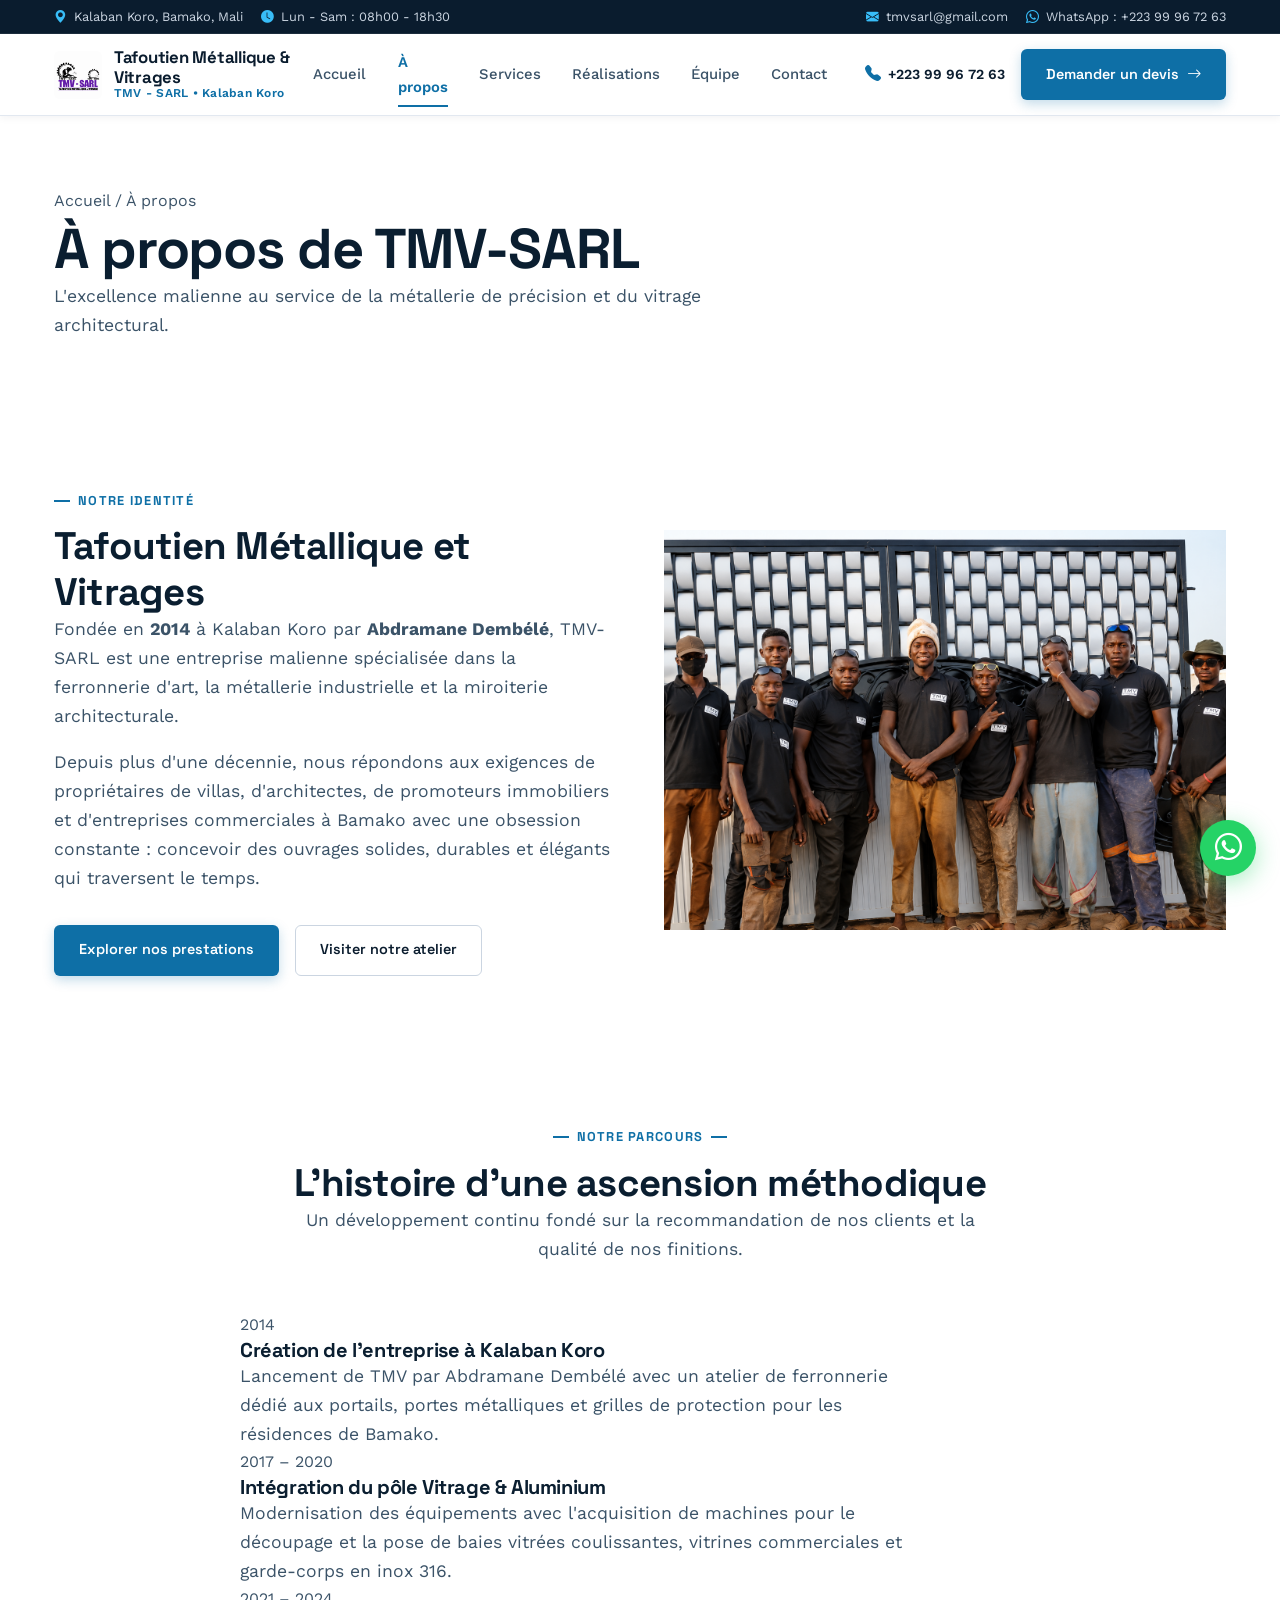
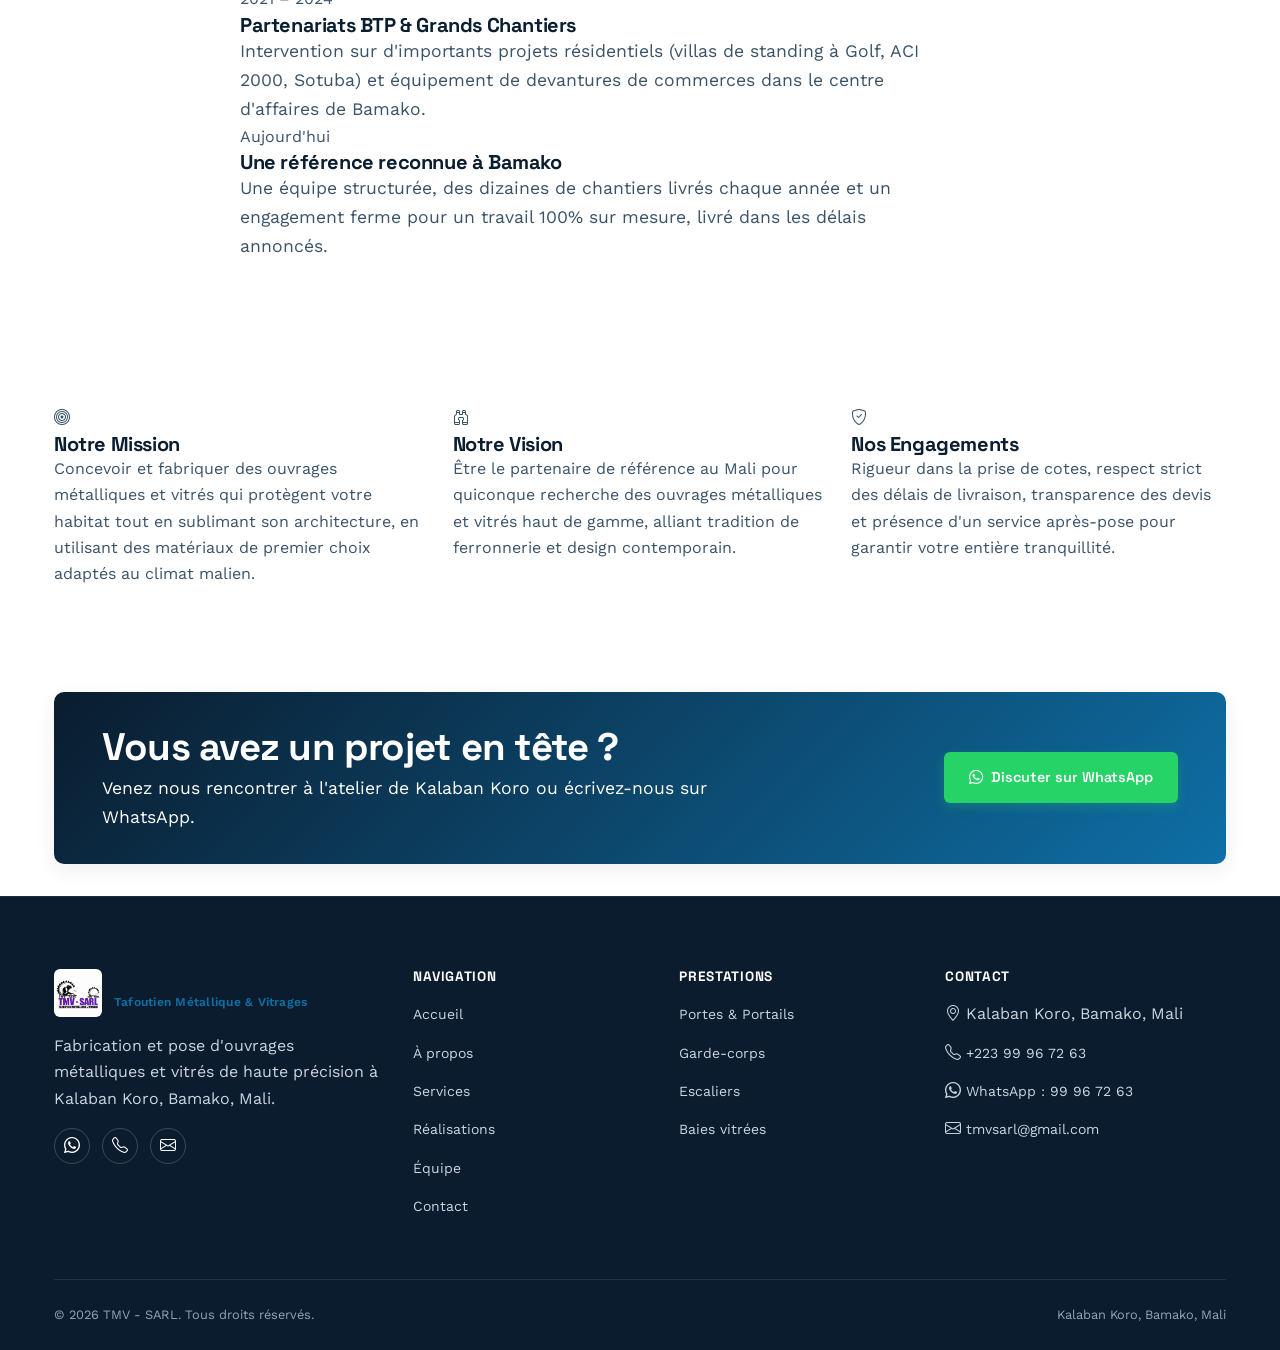
==== commit 4902e7b6: "Refonte pro du header, hero blueprint lumineux, nouvelles photos haute résolution et optimisation ul" ====
--- a/a-propos.html
+++ b/a-propos.html
@@ -9,10 +9,25 @@
   <link rel="preconnect" href="https://fonts.googleapis.com" />
   <link rel="preconnect" href="https://fonts.gstatic.com" crossorigin />
   <link href="https://fonts.googleapis.com/css2?family=Space+Grotesk:wght@500;600;700&family=Work+Sans:wght@400;500;600;700&display=swap" rel="stylesheet" />
+  <link rel="icon" type="image/png" href="images/logo/logo.png" />
   <link rel="stylesheet" href="https://cdn.jsdelivr.net/npm/bootstrap-icons@1.11.3/font/bootstrap-icons.css" />
   <link rel="stylesheet" href="css/style.css" />
 </head>
 <body>
+
+  <!-- ============ TOP BAR CORPORATE ============ -->
+  <aside class="top-bar">
+    <div class="container top-bar-wrap">
+      <div style="display:flex;gap:18px;align-items:center;flex-wrap:wrap;">
+        <span class="top-bar-item"><i class="bi bi-geo-alt-fill"></i> Kalaban Koro, Bamako, Mali</span>
+        <span class="top-bar-item"><i class="bi bi-clock-fill"></i> Lun - Sam : 08h00 - 18h30</span>
+      </div>
+      <div style="display:flex;gap:18px;align-items:center;flex-wrap:wrap;">
+        <span class="top-bar-item"><i class="bi bi-envelope-fill"></i> <a href="mailto:tmvsarl@gmail.com">tmvsarl@gmail.com</a></span>
+        <span class="top-bar-item"><i class="bi bi-whatsapp"></i> <a href="https://wa.me/22399967263" target="_blank" rel="noopener">WhatsApp : +223 99 96 72 63</a></span>
+      </div>
+    </div>
+  </aside>
 
   <header class="site-header">
     <div class="container nav-wrap">
@@ -20,24 +35,39 @@
         <img src="images/logo/logo.png" alt="Logo TMV - SARL" class="brand-logo" />
         <span class="brand-text">
           <strong>Tafoutien Métallique &amp; Vitrages</strong>
-          <span>TMV - SARL • Bamako</span>
+          <span>TMV - SARL • Kalaban Koro</span>
         </span>
       </a>
 
       <div class="nav-primary">
-        <nav class="nav-links" aria-label="Navigation principale">
+        <nav class="nav-links" id="mainNav" aria-label="Navigation principale">
           <a href="index.html">Accueil</a>
           <a href="a-propos.html" aria-current="page">À propos</a>
           <a href="services.html">Services</a>
           <a href="realisations.html">Réalisations</a>
           <a href="equipe.html">Équipe</a>
           <a href="contact.html">Contact</a>
+
+          <!-- Actions tiroir mobile -->
+          <div class="nav-drawer-cta" style="display:none;">
+            <a href="index.html#devis" class="btn btn-primary btn-block">
+              <i class="bi bi-file-earmark-text"></i> Demander un devis gratuit
+            </a>
+            <a href="tel:+22399967263" class="btn btn-outline-dark btn-block">
+              <i class="bi bi-telephone-fill"></i> Appeler : +223 99 96 72 63
+            </a>
+            <a href="https://wa.me/22399967263?text=Bonjour%20TMV,%20je%20souhaite%20un%20devis." target="_blank" rel="noopener" class="btn btn-whatsapp btn-block">
+              <i class="bi bi-whatsapp"></i> Échanger sur WhatsApp
+            </a>
+          </div>
         </nav>
         <div class="nav-cta">
-          <a href="tel:+22399967263" class="nav-phone" title="Appeler TMV-SARL">
+          <a href="tel:+22399967263" class="nav-phone" title="Appeler TMV-SARL au +223 99 96 72 63">
             <i class="bi bi-telephone-fill"></i> +223 99 96 72 63
           </a>
-          <a href="index.html#devis" class="btn btn-primary">Demander un devis</a>
+          <a href="index.html#devis" class="btn btn-primary">
+            Demander un devis <i class="bi bi-arrow-right"></i>
+          </a>
         </div>
         <button class="nav-toggle" aria-label="Ouvrir le menu" aria-expanded="false">
           <span></span><span></span><span></span>
--- a/css/style.css
+++ b/css/style.css
@@ -1,69 +1,48 @@
 /* =========================================================================
    TMV - SARL | Tafoutien Métallique et Vitrages (Bamako, Mali)
-   Design System Architectural & Moderne — Métallerie d'Art & Vitrage
+   Design System Architectural Haut de Gamme — Métallerie d'Art & Vitrage
    ========================================================================= */
 
 /* -------------------------------------------------------------------------
-   1. TOKENS — Palette haut de gamme, Typographie & Métriques
+   1. VARIABLES & CHARTE OFFICIELLE TMV
    ------------------------------------------------------------------------- */
 :root {
-  /* Nuances sombres architecturales */
-  --navy-950: #061220;
-  --navy-900: #0B1D33;
-  --navy-850: #0F2642;
-  --navy-800: #143257;
-  --navy-700: #1B416F;
-  --navy-600: #23528A;
-
-  /* Teintes acier & verre */
-  --steel-500: #38BDF8;
-  --steel-400: #60A5FA;
-  --steel-300: #93C5FD;
-  --steel-200: #BAE6FD;
-  --steel-100: #E0F2FE;
-
-  /* Accents de standing (Or / Bronze ferronnerie & Cyan) */
-  --gold-500: #D4AF37;
-  --gold-400: #E5C158;
-  --gold-600: #B89326;
-  --accent-cyan: #0284C7;
-  --accent-500: #0284C7;
-  --accent-600: #0369A1;
-  --accent-400: #38BDF8;
-
-  /* WhatsApp & Succès */
-  --whatsapp: #25D366;
-  --whatsapp-hover: #1EBE5D;
-  --success: #10B981;
-  --error: #EF4444;
-
-  /* Nuances neutres / Arrière-plans clairs */
+  /* Nuances TMV : Bleu Institutionnel & Bleu Profond */
+  --tmv-primary: #0E6FA6;
+  --tmv-primary-hover: #0B5782;
+  --tmv-primary-light: #1A8FD1;
+  --tmv-sky: #38BDF8;
+  --tmv-sky-soft: #F0F7FC;
+  --tmv-sky-border: #D0E3F0;
+  --tmv-dark: #0A1C2E;
+  --tmv-dark-surface: #0E253C;
+  --tmv-slate: #1E3A52;
+
+  /* Typographie & Couleurs de texte */
+  --text-dark: #0A1E30;
+  --text-body: #3B5368;
+  --text-muted: #647E94;
   --white: #FFFFFF;
-  --grey-50: #F8FAFC;
+
+  /* Neutres */
+  --grey-50: #F8FAFD;
   --grey-100: #F1F5F9;
   --grey-200: #E2E8F0;
   --grey-300: #CBD5E1;
   --grey-400: #94A3B8;
-  --grey-500: #64748B;
-  --grey-600: #475569;
-  --ink-900: #0F172A;
-
-  /* Typographie */
+
+  /* Couleurs d'action */
+  --whatsapp: #25D366;
+  --whatsapp-hover: #1EBE5D;
+  --gold: #D4AF37;
+  --success: #10B981;
+  --error: #EF4444;
+
+  /* Typographies */
   --font-head: "Space Grotesk", "Segoe UI", -apple-system, sans-serif;
   --font-body: "Work Sans", "Segoe UI", -apple-system, sans-serif;
 
-  /* Échelle modulaire */
-  --fs-xs: 0.75rem;
-  --fs-sm: 0.875rem;
-  --fs-base: 1rem;
-  --fs-md: 1.125rem;
-  --fs-lg: 1.25rem;
-  --fs-xl: 1.5rem;
-  --fs-2xl: 2rem;
-  --fs-3xl: 2.75rem;
-  --fs-4xl: 3.5rem;
-
-  /* Espacements */
+  /* Espacements & Métriques */
   --space-1: 0.5rem;
   --space-2: 0.75rem;
   --space-3: 1rem;
@@ -73,19 +52,18 @@
   --space-7: 4.5rem;
   --space-8: 6rem;
 
-  /* Rayons & Ombres */
   --radius-sm: 6px;
-  --radius-md: 12px;
-  --radius-lg: 18px;
+  --radius-md: 10px;
+  --radius-lg: 16px;
   --radius-full: 9999px;
-  --container: 1240px;
-  --header-h: 84px;
-
-  --shadow-sm: 0 2px 8px rgba(11, 29, 51, 0.06);
-  --shadow-1: 0 8px 24px rgba(11, 29, 51, 0.08);
-  --shadow-2: 0 16px 40px rgba(11, 29, 51, 0.14);
-  --shadow-glow: 0 0 35px rgba(56, 189, 248, 0.25);
-  --shadow-gold: 0 0 30px rgba(212, 175, 55, 0.25);
+  --container: 1220px;
+  --header-h: 82px;
+
+  /* Ombres réalistes */
+  --shadow-sm: 0 2px 8px rgba(10, 28, 46, 0.05);
+  --shadow-md: 0 6px 20px rgba(10, 28, 46, 0.07);
+  --shadow-lg: 0 16px 36px rgba(10, 28, 46, 0.12);
+  --shadow-dark: 0 20px 50px rgba(0, 0, 0, 0.35);
 }
 
 /* -------------------------------------------------------------------------
@@ -96,9 +74,9 @@
 body {
   margin: 0;
   font-family: var(--font-body);
-  font-size: var(--fs-base);
+  font-size: 1rem;
   line-height: 1.65;
-  color: var(--grey-600);
+  color: var(--text-body);
   background: var(--white);
   -webkit-font-smoothing: antialiased;
 }
@@ -110,14 +88,13 @@
 h1, h2, h3, h4, p, figure { margin: 0; }
 
 a:focus-visible, button:focus-visible, input:focus-visible, textarea:focus-visible, select:focus-visible {
-  outline: 3px solid var(--accent-cyan);
+  outline: 2px solid var(--tmv-primary);
   outline-offset: 3px;
 }
 
 @media (prefers-reduced-motion: reduce) {
   *, *::before, *::after {
     animation-duration: 0.001ms !important;
-    animation-iteration-count: 1 !important;
     transition-duration: 0.001ms !important;
     scroll-behavior: auto !important;
   }
@@ -128,44 +105,44 @@
    ------------------------------------------------------------------------- */
 h1, h2, h3, h4 {
   font-family: var(--font-head);
-  color: var(--navy-900);
+  color: var(--text-dark);
   line-height: 1.2;
   font-weight: 700;
   letter-spacing: -0.02em;
 }
-h1 { font-size: var(--fs-4xl); }
-h2 { font-size: var(--fs-2xl); }
-h3 { font-size: var(--fs-xl); }
-h4 { font-size: var(--fs-lg); }
+h1 { font-size: clamp(2.3rem, 4.6vw, 3.5rem); }
+h2 { font-size: clamp(1.8rem, 3.2vw, 2.4rem); }
+h3 { font-size: 1.25rem; }
+h4 { font-size: 1.05rem; }
 
 .eyebrow {
   font-family: var(--font-head);
-  font-size: var(--fs-sm);
-  color: var(--accent-cyan);
+  font-size: 0.8rem;
+  color: var(--tmv-primary);
   font-weight: 700;
   display: inline-flex;
   align-items: center;
   gap: 8px;
   text-transform: uppercase;
-  letter-spacing: 0.08em;
+  letter-spacing: 0.1em;
   margin-bottom: var(--space-2);
 }
 .eyebrow::before {
   content: "";
   display: inline-block;
-  width: 18px;
+  width: 16px;
   height: 2px;
   background: currentColor;
 }
 
 .lede {
-  font-size: var(--fs-md);
-  color: var(--grey-500);
-  line-height: 1.6;
+  font-size: 1.1rem;
+  color: var(--text-body);
+  line-height: 1.65;
   max-width: 62ch;
 }
 .section-head {
-  max-width: 680px;
+  max-width: 700px;
   margin-bottom: var(--space-6);
 }
 .section-head.center {
@@ -176,29 +153,30 @@
 .section-head.center .eyebrow::after {
   content: "";
   display: inline-block;
-  width: 18px;
+  width: 16px;
   height: 2px;
   background: currentColor;
 }
 
 /* -------------------------------------------------------------------------
-   4. LAYOUT & UTILITAIRES
+   4. LAYOUT
    ------------------------------------------------------------------------- */
 .container {
   max-width: var(--container);
   margin-inline: auto;
   padding-inline: var(--space-4);
 }
-section { padding-block: var(--space-8); position: relative; }
-.section-tight { padding-block: var(--space-6); }
-
-.bg-navy { background: var(--navy-900); color: var(--white); }
-.bg-navy h2, .bg-navy h3, .bg-navy h4 { color: var(--white); }
-.bg-navy .lede { color: var(--grey-300); }
-.bg-grey { background: var(--grey-50); }
-.bg-ink { background: var(--ink-900); color: var(--white); }
-
-.grid { display: grid; gap: var(--space-5); }
+section { padding-block: var(--space-7); position: relative; }
+.section-tight { padding-block: var(--space-5); }
+
+.bg-white { background: var(--white); }
+.bg-soft { background: var(--grey-50); }
+.bg-blue-soft { background: var(--tmv-sky-soft); }
+.bg-dark { background: var(--tmv-dark); color: var(--white); }
+.bg-dark h2, .bg-dark h3, .bg-dark h4 { color: var(--white); }
+.bg-dark .lede { color: var(--grey-300); }
+
+.grid { display: grid; gap: var(--space-4); }
 .grid-2 { grid-template-columns: repeat(2, 1fr); }
 .grid-3 { grid-template-columns: repeat(3, 1fr); }
 .grid-4 { grid-template-columns: repeat(4, 1fr); }
@@ -206,29 +184,49 @@
 .split {
   display: grid;
   grid-template-columns: 1fr 1fr;
-  gap: var(--space-7);
+  gap: var(--space-6);
   align-items: center;
 }
 .split.reverse .split-media { order: 2; }
 
 /* -------------------------------------------------------------------------
-   5. HEADER / NAVIGATION (Glassmorphism de prestige)
-   ------------------------------------------------------------------------- */
+   5. TOP BAR & HEADER (Rendu Corporate / BTP Professionnel)
+   ------------------------------------------------------------------------- */
+.top-bar {
+  background: var(--tmv-dark);
+  color: var(--grey-300);
+  font-size: 0.8rem;
+  padding-block: 6px;
+  border-bottom: 1px solid rgba(255, 255, 255, 0.08);
+}
+.top-bar-wrap {
+  display: flex;
+  justify-content: space-between;
+  align-items: center;
+  flex-wrap: wrap;
+  gap: 12px;
+}
+.top-bar-item {
+  display: inline-flex;
+  align-items: center;
+  gap: 7px;
+}
+.top-bar-item i { color: var(--tmv-sky); }
+.top-bar-item a:hover { color: var(--white); }
+
 .site-header {
   position: sticky;
   top: 0;
   z-index: 1000;
   height: var(--header-h);
-  background: rgba(11, 29, 51, 0.94);
-  backdrop-filter: blur(12px);
-  -webkit-backdrop-filter: blur(12px);
-  border-bottom: 1px solid rgba(255, 255, 255, 0.09);
-  transition: all 0.3s cubic-bezier(0.16, 1, 0.3, 1);
+  background: var(--white);
+  border-bottom: 1px solid var(--grey-200);
+  box-shadow: var(--shadow-sm);
+  transition: all 0.25s ease;
 }
 .site-header.is-scrolled {
-  height: 74px;
-  background: rgba(6, 18, 32, 0.98);
-  box-shadow: 0 10px 30px rgba(0, 0, 0, 0.3);
+  height: 72px;
+  box-shadow: var(--shadow-md);
 }
 .nav-wrap {
   height: 100%;
@@ -240,85 +238,81 @@
 .brand {
   display: flex;
   align-items: center;
-  gap: var(--space-3);
-  color: var(--white);
+  gap: 12px;
+  color: var(--text-dark);
 }
 .brand-logo {
-  width: 48px;
   height: 48px;
+  width: auto;
   object-fit: contain;
   border-radius: var(--radius-sm);
-  background: var(--white);
-  padding: 4px;
-  box-shadow: 0 4px 12px rgba(0, 0, 0, 0.2);
-}
-.brand-mark {
-  width: 44px;
-  height: 44px;
-  border-radius: var(--radius-sm);
-  background: linear-gradient(135deg, var(--accent-cyan), var(--navy-800));
-  display: flex;
-  align-items: center;
-  justify-content: center;
-  font-family: var(--font-head);
-  font-weight: 700;
-  color: var(--white);
-  font-size: 1.1rem;
-  border: 1px solid rgba(255, 255, 255, 0.2);
 }
 .brand-text { line-height: 1.15; }
 .brand-text strong {
   display: block;
   font-family: var(--font-head);
   font-size: 1.05rem;
-  letter-spacing: 0.01em;
-  color: var(--white);
+  letter-spacing: -0.015em;
+  color: var(--tmv-dark);
 }
 .brand-text span {
   display: block;
   font-size: 0.75rem;
-  color: var(--steel-300);
+  color: var(--tmv-primary);
+  font-weight: 600;
+  letter-spacing: 0.02em;
+}
+
+.nav-primary { display: flex; align-items: center; gap: var(--space-4); }
+.nav-links { display: flex; align-items: center; gap: 4px; }
+.nav-links a {
+  color: var(--text-body);
+  font-size: 0.925rem;
   font-weight: 500;
-}
-
-.nav-primary { display: flex; align-items: center; gap: var(--space-5); }
-.nav-links { display: flex; align-items: center; gap: var(--space-4); }
-.nav-links a {
-  color: var(--grey-300);
-  font-size: var(--fs-sm);
-  font-weight: 500;
-  padding: var(--space-1) var(--space-2);
+  padding: 0.5rem 0.85rem;
   border-radius: var(--radius-sm);
   position: relative;
-  transition: all 0.2s ease;
-}
-.nav-links a:hover,
+  transition: color 0.2s ease;
+}
+.nav-links a::after {
+  content: "";
+  position: absolute;
+  left: 0.85rem;
+  right: 0.85rem;
+  bottom: 0px;
+  height: 2px;
+  background: var(--tmv-primary);
+  transform: scaleX(0);
+  transition: transform 0.2s ease;
+}
+.nav-links a:hover {
+  color: var(--tmv-primary);
+}
+.nav-links a:hover::after,
+.nav-links a[aria-current="page"]::after {
+  transform: scaleX(1);
+}
 .nav-links a[aria-current="page"] {
-  color: var(--white);
-  background: rgba(255, 255, 255, 0.08);
-}
-.nav-links a[aria-current="page"] {
+  color: var(--tmv-primary);
   font-weight: 600;
-  color: var(--steel-200);
-}
-
-.nav-cta { display: flex; align-items: center; gap: var(--space-2); }
+}
+
+.nav-cta { display: flex; align-items: center; gap: var(--space-3); }
 .nav-phone {
   display: inline-flex;
   align-items: center;
-  gap: 6px;
-  color: var(--white);
-  font-size: var(--fs-sm);
+  gap: 7px;
+  color: var(--tmv-dark);
+  font-size: 0.875rem;
   font-weight: 600;
-  padding: 0.55rem 0.9rem;
-  border-radius: var(--radius-sm);
-  background: rgba(255, 255, 255, 0.07);
-  border: 1px solid rgba(255, 255, 255, 0.12);
-  margin-right: var(--space-2);
+  white-space: nowrap;
+}
+.nav-phone i {
+  color: var(--tmv-primary);
+  font-size: 1rem;
 }
 .nav-phone:hover {
-  background: rgba(255, 255, 255, 0.14);
-  color: var(--steel-200);
+  color: var(--tmv-primary);
 }
 
 .nav-toggle {
@@ -332,7 +326,7 @@
 .nav-toggle span {
   width: 24px;
   height: 2px;
-  background: var(--white);
+  background: var(--tmv-dark);
   display: block;
   transition: transform 0.25s ease, opacity 0.25s ease;
 }
@@ -341,103 +335,121 @@
 .nav-toggle[aria-expanded="true"] span:nth-child(3) { transform: translateY(-7px) rotate(-45deg); }
 
 /* -------------------------------------------------------------------------
-   6. BOUTONS & BADGES
+   6. BOUTONS
    ------------------------------------------------------------------------- */
 .btn {
   display: inline-flex;
   align-items: center;
   justify-content: center;
-  gap: 9px;
-  padding: 0.85rem 1.65rem;
+  gap: 8px;
+  padding: 0.8rem 1.5rem;
   border-radius: var(--radius-sm);
   font-family: var(--font-head);
   font-weight: 600;
-  font-size: var(--fs-sm);
+  font-size: 0.9rem;
   border: 1px solid transparent;
   transition: all 0.2s cubic-bezier(0.16, 1, 0.3, 1);
   white-space: nowrap;
-  box-shadow: var(--shadow-sm);
 }
 .btn:hover {
   transform: translateY(-2px);
-  box-shadow: var(--shadow-1);
 }
 .btn:active { transform: translateY(0); }
 
 .btn-primary {
-  background: linear-gradient(135deg, var(--accent-cyan), var(--navy-700));
-  color: var(--white);
-  border-color: rgba(255, 255, 255, 0.15);
+  background: var(--tmv-primary);
+  color: var(--white);
+  box-shadow: 0 4px 12px rgba(14, 111, 166, 0.25);
 }
 .btn-primary:hover {
-  background: linear-gradient(135deg, #039be5, var(--navy-800));
-  box-shadow: var(--shadow-glow);
+  background: var(--tmv-primary-hover);
+  box-shadow: 0 6px 18px rgba(14, 111, 166, 0.35);
+  color: var(--white);
 }
 
 .btn-whatsapp {
   background: var(--whatsapp);
   color: var(--white);
-  border-color: rgba(0, 0, 0, 0.05);
+  box-shadow: 0 4px 12px rgba(37, 211, 102, 0.25);
 }
 .btn-whatsapp:hover {
   background: var(--whatsapp-hover);
-  box-shadow: 0 8px 24px rgba(37, 211, 102, 0.35);
+  box-shadow: 0 6px 18px rgba(37, 211, 102, 0.35);
   color: var(--white);
 }
 
 .btn-outline {
-  background: rgba(255, 255, 255, 0.05);
+  background: transparent;
+  color: var(--tmv-primary);
+  border-color: var(--tmv-primary);
+}
+.btn-outline:hover {
+  background: var(--tmv-sky-soft);
+  color: var(--tmv-primary-hover);
+}
+
+.btn-outline-white {
+  background: transparent;
   color: var(--white);
   border-color: rgba(255, 255, 255, 0.35);
-  backdrop-filter: blur(4px);
-}
-.btn-outline:hover {
-  background: rgba(255, 255, 255, 0.15);
+}
+.btn-outline-white:hover {
+  background: rgba(255, 255, 255, 0.12);
   border-color: var(--white);
   color: var(--white);
 }
 
 .btn-outline-dark {
   background: transparent;
-  color: var(--navy-900);
-  border-color: var(--navy-900);
+  color: var(--tmv-dark);
+  border-color: var(--grey-300);
 }
 .btn-outline-dark:hover {
-  background: var(--navy-900);
-  color: var(--white);
+  border-color: var(--tmv-dark);
+  background: var(--grey-50);
 }
 
 .btn-block { width: 100%; }
-.btn[disabled] { opacity: 0.6; cursor: not-allowed; transform: none; }
-
-/* -------------------------------------------------------------------------
-   7. HERO SECTION (Ambiance Architecturale & Conversion)
+
+/* -------------------------------------------------------------------------
+   7. HERO SECTION (Ambiance Architecturale & Profondeur)
+   ------------------------------------------------------------------------- */
+/* -------------------------------------------------------------------------
+   7. HERO SECTION (Ambiance Architecturale & Trame Blueprint Haute Précision)
    ------------------------------------------------------------------------- */
 .hero {
   position: relative;
   overflow: hidden;
-  background: radial-gradient(circle at 80% 20%, var(--navy-800) 0%, var(--navy-950) 75%);
-  color: var(--white);
-  padding-block: calc(var(--space-8) + 1rem) var(--space-8);
-}
-.hero-pattern {
+  background:
+    radial-gradient(ellipse at 85% 20%, rgba(14, 111, 166, 0.09) 0%, transparent 55%),
+    radial-gradient(ellipse at 15% 85%, rgba(56, 189, 248, 0.07) 0%, transparent 50%),
+    linear-gradient(180deg, #F4F8FC 0%, #FFFFFF 100%);
+  color: var(--text-body);
+  padding-block: var(--space-6) var(--space-7);
+  border-bottom: 1px solid var(--grey-200);
+}
+/* Trame architecturale blueprint haute précision en arrière-plan */
+.hero::before {
+  content: "";
   position: absolute;
   inset: 0;
-  opacity: 0.15;
+  background-image:
+    linear-gradient(rgba(14, 111, 166, 0.05) 1px, transparent 1px),
+    linear-gradient(90deg, rgba(14, 111, 166, 0.05) 1px, transparent 1px);
+  background-size: 36px 36px;
   pointer-events: none;
-  background-image:
-    linear-gradient(rgba(255, 255, 255, 0.12) 1px, transparent 1px),
-    linear-gradient(90deg, rgba(255, 255, 255, 0.12) 1px, transparent 1px);
-  background-size: 56px 56px;
-  mask-image: radial-gradient(ellipse at center, rgba(0, 0, 0, 1) 30%, transparent 80%);
-}
-.hero-beam {
+}
+/* Repère technique discret (grille de points CAD) */
+.hero::after {
+  content: "";
   position: absolute;
-  right: -15%;
-  top: -30%;
-  width: 75%;
-  height: 180%;
-  background: linear-gradient(125deg, transparent 44%, rgba(56, 189, 248, 0.12) 48%, rgba(212, 175, 55, 0.08) 52%, transparent 56%);
+  top: 15px;
+  right: 15px;
+  width: 140px;
+  height: 140px;
+  background-image: radial-gradient(circle, var(--tmv-primary) 1px, transparent 1px);
+  background-size: 16px 16px;
+  opacity: 0.18;
   pointer-events: none;
 }
 
@@ -446,57 +458,73 @@
   z-index: 1;
   display: grid;
   grid-template-columns: 1.15fr 0.85fr;
-  gap: var(--space-7);
-  align-items: center;
-}
-.hero-inner { max-width: 650px; }
-
-/* Badge Live Status */
-.hero-live-badge {
+  gap: var(--space-6);
+  align-items: center;
+}
+.hero-inner { max-width: 640px; }
+
+.hero-pill {
   display: inline-flex;
   align-items: center;
+  gap: 9px;
+  background: var(--white);
+  border: 1px solid var(--tmv-sky-border);
+  box-shadow: 0 2px 10px rgba(14, 111, 166, 0.08);
+  padding: 6px 16px;
+  border-radius: var(--radius-full);
+  font-size: 0.825rem;
+  font-weight: 600;
+  color: var(--tmv-primary);
+  margin-bottom: var(--space-3);
+  letter-spacing: 0.01em;
+}
+.hero-pill i { color: var(--whatsapp); font-size: 0.95rem; }
+
+.hero h1 {
+  font-family: var(--font-head);
+  font-size: clamp(2.2rem, 4.2vw, 3.35rem);
+  color: var(--tmv-dark);
+  line-height: 1.15;
+  margin-bottom: var(--space-3);
+  letter-spacing: -0.025em;
+  font-weight: 700;
+}
+.hero h1 .highlight {
+  display: block;
+  color: var(--tmv-primary);
+  font-weight: 600;
+  font-size: clamp(1.15rem, 2.1vw, 1.55rem);
+  letter-spacing: -0.01em;
+  margin-top: 6px;
+}
+.hero p.lede {
+  color: var(--text-body);
+  margin-bottom: var(--space-4);
+  font-size: 1.05rem;
+  line-height: 1.65;
+  max-width: 58ch;
+}
+
+/* Points clés de réassurance dans le hero */
+.hero-checklist {
+  display: flex;
+  flex-direction: column;
   gap: 10px;
-  background: rgba(255, 255, 255, 0.08);
-  border: 1px solid rgba(255, 255, 255, 0.16);
-  padding: 6px 14px;
-  border-radius: var(--radius-full);
-  font-size: var(--fs-xs);
-  font-weight: 600;
-  color: var(--steel-200);
-  margin-bottom: var(--space-3);
-  backdrop-filter: blur(8px);
-}
-.pulse-dot {
-  width: 8px;
-  height: 8px;
-  border-radius: 50%;
-  background: var(--whatsapp);
-  box-shadow: 0 0 0 0 rgba(37, 211, 102, 0.7);
-  animation: pulse-green 2s infinite;
-}
-@keyframes pulse-green {
-  0% { transform: scale(0.95); box-shadow: 0 0 0 0 rgba(37, 211, 102, 0.7); }
-  70% { transform: scale(1); box-shadow: 0 0 0 8px rgba(37, 211, 102, 0); }
-  100% { transform: scale(0.95); box-shadow: 0 0 0 0 rgba(37, 211, 102, 0); }
-}
-
-.hero h1 {
-  color: var(--white);
-  font-size: clamp(2.3rem, 4.8vw, var(--fs-4xl));
-  margin-bottom: var(--space-2);
-}
-.hero-tagline {
-  font-family: var(--font-head);
-  font-size: clamp(1.15rem, 2vw, var(--fs-xl));
-  color: var(--steel-300);
-  margin-bottom: var(--space-3);
-  font-weight: 500;
-}
-.hero p.lede {
-  color: var(--grey-300);
   margin-bottom: var(--space-5);
-  max-width: 54ch;
-}
+  font-size: 0.925rem;
+  color: var(--tmv-dark);
+}
+.hero-checklist-item {
+  display: flex;
+  align-items: center;
+  gap: 10px;
+}
+.hero-checklist-item i {
+  color: var(--tmv-primary);
+  font-size: 1.1rem;
+  flex-shrink: 0;
+}
+
 .hero-cta {
   display: flex;
   gap: var(--space-3);
@@ -505,113 +533,179 @@
   margin-bottom: var(--space-6);
 }
 
-/* Carte Hero Media avec badge flottant */
+/* Chiffres clés du hero en cartes architecturales blanches avec liseré bleu */
+.hero-stats {
+  display: grid;
+  grid-template-columns: repeat(3, 1fr);
+  gap: var(--space-3);
+  padding-top: var(--space-4);
+  border-top: 1px solid var(--grey-200);
+}
+.hero-stat-card {
+  background: var(--white);
+  border: 1px solid var(--grey-200);
+  border-left: 3px solid var(--tmv-primary);
+  border-radius: var(--radius-sm);
+  padding: 12px 16px;
+  box-shadow: var(--shadow-sm);
+  transition: transform 0.2s ease, box-shadow 0.2s ease, border-color 0.2s ease;
+}
+.hero-stat-card:hover {
+  transform: translateY(-2px);
+  box-shadow: var(--shadow-md);
+  border-left-color: var(--tmv-sky);
+}
+.hero-stat-card strong {
+  display: block;
+  font-family: var(--font-head);
+  font-size: 1.7rem;
+  color: var(--tmv-dark);
+  font-weight: 700;
+  line-height: 1.1;
+}
+.hero-stat-card span {
+  font-size: 0.75rem;
+  color: var(--tmv-primary);
+  font-weight: 600;
+  text-transform: uppercase;
+  letter-spacing: 0.04em;
+}
+
+/* Mise en scène de l'image Hero */
 .hero-media {
   position: relative;
-  opacity: 0;
-  transform: translateY(16px);
-  animation: heroIn 0.8s ease forwards;
-  animation-delay: 0.3s;
-}
-.hero-img-wrap {
+  z-index: 1;
+}
+.hero-showcase {
   position: relative;
   border-radius: var(--radius-md);
   overflow: hidden;
-  border: 1px solid rgba(255, 255, 255, 0.18);
-  box-shadow: 0 24px 60px rgba(0, 0, 0, 0.5);
-}
-.hero-img-wrap img {
+  background: var(--white);
+  border: 1px solid var(--grey-200);
+  box-shadow: var(--shadow-lg);
+}
+.hero-showcase img {
   width: 100%;
-  height: 480px;
+  height: 440px;
   object-fit: cover;
-  transition: transform 0.6s ease;
-}
-.hero-img-wrap:hover img {
-  transform: scale(1.03);
-}
-
-.hero-floating-card {
+  display: block;
+  transition: transform 0.4s ease;
+}
+.hero-showcase:hover img {
+  transform: scale(1.02);
+}
+.hero-showcase-badge {
   position: absolute;
-  bottom: -20px;
-  left: -20px;
-  background: rgba(11, 29, 51, 0.95);
-  border: 1px solid rgba(255, 255, 255, 0.18);
-  border-radius: var(--radius-md);
-  padding: var(--space-3) var(--space-4);
-  box-shadow: var(--shadow-2);
-  display: flex;
-  align-items: center;
-  gap: var(--space-3);
-  color: var(--white);
+  bottom: 14px;
+  left: 14px;
+  right: 14px;
+  background: rgba(10, 28, 46, 0.92);
   backdrop-filter: blur(10px);
-}
-.hero-floating-card .icon-box {
-  width: 44px;
-  height: 44px;
+  border: 1px solid rgba(255, 255, 255, 0.2);
   border-radius: var(--radius-sm);
-  background: var(--gold-500);
-  color: var(--navy-950);
-  display: flex;
-  align-items: center;
-  justify-content: center;
-  font-size: 1.4rem;
-}
-.hero-floating-card strong {
+  padding: 12px 16px;
+  color: var(--white);
+  display: flex;
+  justify-content: space-between;
+  align-items: center;
+  box-shadow: 0 4px 20px rgba(0, 0, 0, 0.25);
+}
+.hero-showcase-badge strong {
   display: block;
   font-family: var(--font-head);
-  font-size: 1.05rem;
-}
-.hero-floating-card span {
-  font-size: 0.8rem;
-  color: var(--steel-200);
-}
-
-/* Compteurs animés du hero */
-.hero-stats {
+  font-size: 0.925rem;
+  letter-spacing: -0.01em;
+}
+.hero-showcase-badge span {
+  font-size: 0.75rem;
+  color: var(--tmv-sky);
+}
+
+/* Deux vignettes de compétences sous le hero */
+.hero-mini-grid {
   display: grid;
-  grid-template-columns: repeat(3, 1fr);
-  gap: var(--space-4);
-  padding-top: var(--space-5);
-  border-top: 1px solid rgba(255, 255, 255, 0.12);
-}
-.hero-stats div strong {
+  grid-template-columns: 1fr 1fr;
+  gap: 12px;
+  margin-top: 14px;
+}
+.hero-mini-card {
+  display: flex;
+  align-items: center;
+  gap: 12px;
+  background: var(--white);
+  border: 1px solid var(--grey-200);
+  border-radius: var(--radius-sm);
+  padding: 9px 12px;
+  box-shadow: var(--shadow-sm);
+  transition: transform 0.2s ease, box-shadow 0.2s ease, border-color 0.2s ease;
+}
+.hero-mini-card:hover {
+  transform: translateY(-2px);
+  box-shadow: var(--shadow-md);
+  border-color: var(--tmv-sky-border);
+}
+.hero-mini-card img {
+  width: 52px;
+  height: 52px;
+  border-radius: var(--radius-sm);
+  object-fit: cover;
+  flex: 0 0 auto;
+}
+.hero-mini-card strong {
   display: block;
   font-family: var(--font-head);
-  font-size: clamp(1.6rem, 3vw, var(--fs-2xl));
-  color: var(--white);
-  font-weight: 700;
-}
-.hero-stats div span {
-  font-size: var(--fs-xs);
-  color: var(--steel-300);
-  text-transform: uppercase;
-  letter-spacing: 0.05em;
-}
-
-@keyframes heroIn {
-  to { opacity: 1; transform: translateY(0); }
-}
-
-/* Page Banner (pages secondaires) */
-.page-banner {
-  background: radial-gradient(circle at 90% 10%, var(--navy-800) 0%, var(--navy-950) 80%);
-  color: var(--white);
-  position: relative;
-  overflow: hidden;
-  padding-block: var(--space-7);
-}
-.page-banner .container { position: relative; z-index: 1; }
-.page-banner h1 { color: var(--white); font-size: clamp(2.2rem, 4.5vw, var(--fs-3xl)); }
-.breadcrumb {
-  font-size: var(--fs-sm);
-  color: var(--steel-300);
-  margin-bottom: var(--space-2);
-}
-.breadcrumb a { color: var(--steel-200); }
-.breadcrumb a:hover { color: var(--white); }
-
-/* -------------------------------------------------------------------------
-   8. CARTES DE SERVICES (Modernes & Immersives)
+  font-size: 0.85rem;
+  color: var(--tmv-dark);
+  font-weight: 600;
+}
+.hero-mini-card span {
+  display: block;
+  font-size: 0.725rem;
+  color: var(--text-muted);
+}
+
+/* -------------------------------------------------------------------------
+   8. BANDEAU DE CONFIANCE (4 Piliers d'Excellence)
+   ------------------------------------------------------------------------- */
+.trust-strip {
+  background: var(--white);
+  border-bottom: 1px solid var(--grey-200);
+  padding-block: var(--space-4);
+}
+.trust-grid {
+  display: grid;
+  grid-template-columns: repeat(4, 1fr);
+  gap: var(--space-3);
+}
+.trust-item {
+  display: flex;
+  align-items: center;
+  gap: 12px;
+}
+.trust-icon {
+  width: 42px;
+  height: 42px;
+  border-radius: var(--radius-sm);
+  background: var(--tmv-sky-soft);
+  color: var(--tmv-primary);
+  display: flex;
+  align-items: center;
+  justify-content: center;
+  font-size: 1.25rem;
+  flex: 0 0 auto;
+}
+.trust-item strong {
+  display: block;
+  font-size: 0.9rem;
+  color: var(--text-dark);
+}
+.trust-item span {
+  font-size: 0.78rem;
+  color: var(--text-muted);
+}
+
+/* -------------------------------------------------------------------------
+   9. SERVICES & PRESTATIONS
    ------------------------------------------------------------------------- */
 .service-card {
   background: var(--white);
@@ -620,44 +714,41 @@
   overflow: hidden;
   display: flex;
   flex-direction: column;
-  transition: all 0.3s cubic-bezier(0.16, 1, 0.3, 1);
+  transition: transform 0.25s ease, box-shadow 0.25s ease, border-color 0.25s ease;
   box-shadow: var(--shadow-sm);
-  position: relative;
 }
 .service-card:hover {
-  transform: translateY(-6px);
-  border-color: var(--steel-300);
-  box-shadow: var(--shadow-2);
+  transform: translateY(-4px);
+  border-color: var(--tmv-sky-border);
+  box-shadow: var(--shadow-lg);
 }
 .service-thumb {
-  height: 200px;
+  height: 190px;
   position: relative;
   overflow: hidden;
-  background: var(--navy-900);
+  background: var(--grey-100);
 }
 .service-thumb img {
   width: 100%;
   height: 100%;
   object-fit: cover;
-  transition: transform 0.5s ease;
+  transition: transform 0.4s ease;
 }
 .service-card:hover .service-thumb img {
-  transform: scale(1.08);
+  transform: scale(1.05);
 }
 .service-badge {
   position: absolute;
-  top: var(--space-2);
-  right: var(--space-2);
-  background: rgba(11, 29, 51, 0.85);
-  color: var(--steel-200);
+  top: 10px;
+  right: 10px;
+  background: rgba(10, 28, 46, 0.85);
+  color: var(--white);
   font-size: 0.72rem;
   font-weight: 600;
-  padding: 4px 10px;
+  padding: 3px 9px;
   border-radius: var(--radius-full);
-  backdrop-filter: blur(6px);
-  border: 1px solid rgba(255, 255, 255, 0.15);
-}
-
+  backdrop-filter: blur(4px);
+}
 .service-card .card-body {
   padding: var(--space-4);
   display: flex;
@@ -665,56 +756,37 @@
   flex-grow: 1;
   gap: var(--space-2);
 }
-.card-icon {
-  width: 48px;
-  height: 48px;
-  border-radius: var(--radius-sm);
-  background: var(--grey-100);
-  color: var(--accent-cyan);
-  display: flex;
-  align-items: center;
-  justify-content: center;
-  font-size: 1.4rem;
-  margin-bottom: var(--space-1);
-  transition: all 0.25s ease;
-}
-.service-card:hover .card-icon {
-  background: var(--navy-900);
-  color: var(--steel-300);
-}
-
-.card h3 {
-  font-size: var(--fs-md);
-  margin-bottom: 2px;
-}
-.card p {
-  color: var(--grey-500);
-  font-size: var(--fs-sm);
+.service-card h3 {
+  font-size: 1.15rem;
+  color: var(--text-dark);
+}
+.service-card p {
+  color: var(--text-body);
+  font-size: 0.875rem;
   line-height: 1.55;
 }
 .card-link {
   margin-top: auto;
-  font-size: var(--fs-sm);
+  font-size: 0.875rem;
   font-weight: 600;
-  color: var(--accent-cyan);
+  color: var(--tmv-primary);
   display: inline-flex;
   align-items: center;
   gap: 6px;
   padding-top: var(--space-2);
 }
 .card-link:hover {
-  color: var(--navy-800);
-  gap: 10px;
-}
-
-/* -------------------------------------------------------------------------
-   9. SECTION MÉTHODE DE TRAVAIL (Processus en 4 étapes)
+  color: var(--tmv-primary-hover);
+  gap: 9px;
+}
+
+/* -------------------------------------------------------------------------
+   10. PROCESSUS DE RÉALISATION
    ------------------------------------------------------------------------- */
 .process-grid {
   display: grid;
   grid-template-columns: repeat(4, 1fr);
   gap: var(--space-4);
-  position: relative;
 }
 .process-step {
   background: var(--white);
@@ -723,86 +795,29 @@
   padding: var(--space-4);
   display: flex;
   flex-direction: column;
-  position: relative;
+  transition: border-color 0.2s ease, transform 0.2s ease;
   box-shadow: var(--shadow-sm);
-  transition: transform 0.25s ease;
 }
 .process-step:hover {
-  transform: translateY(-4px);
-  border-color: var(--accent-cyan);
+  border-color: var(--tmv-primary);
+  transform: translateY(-2px);
 }
 .step-num {
   font-family: var(--font-head);
-  font-size: 1.8rem;
+  font-size: 1.5rem;
   font-weight: 800;
-  color: var(--steel-300);
-  line-height: 1;
+  color: var(--tmv-primary);
   margin-bottom: var(--space-2);
+  display: inline-block;
 }
 .process-step h3 {
-  font-size: 1.1rem;
+  font-size: 1.05rem;
   margin-bottom: var(--space-2);
 }
 .process-step p {
-  font-size: var(--fs-sm);
-  color: var(--grey-500);
-}
-
-/* -------------------------------------------------------------------------
-   10. SECTION TÉMOIGNAGES & CONFIANCE
-   ------------------------------------------------------------------------- */
-.testimonial-card {
-  background: var(--white);
-  border: 1px solid var(--grey-200);
-  border-radius: var(--radius-md);
-  padding: var(--space-5);
-  display: flex;
-  flex-direction: column;
-  gap: var(--space-3);
-  box-shadow: var(--shadow-sm);
-  position: relative;
-}
-.stars {
-  color: #F59E0B;
-  font-size: 1.1rem;
-  letter-spacing: 2px;
-}
-.testimonial-card blockquote {
-  margin: 0;
-  color: var(--grey-600);
-  font-size: var(--fs-sm);
-  line-height: 1.6;
-  font-style: italic;
-}
-.client-meta {
-  display: flex;
-  align-items: center;
-  gap: var(--space-3);
-  margin-top: auto;
-  padding-top: var(--space-2);
-  border-top: 1px solid var(--grey-100);
-}
-.client-avatar {
-  width: 42px;
-  height: 42px;
-  border-radius: 50%;
-  background: var(--navy-900);
-  color: var(--white);
-  display: flex;
-  align-items: center;
-  justify-content: center;
-  font-family: var(--font-head);
-  font-weight: 700;
-  font-size: 0.95rem;
-}
-.client-info strong {
-  display: block;
-  font-size: var(--fs-sm);
-  color: var(--navy-900);
-}
-.client-info span {
-  font-size: var(--fs-xs);
-  color: var(--grey-400);
+  font-size: 0.875rem;
+  color: var(--text-body);
+  line-height: 1.55;
 }
 
 /* -------------------------------------------------------------------------
@@ -816,24 +831,23 @@
   justify-content: center;
 }
 .filter-btn {
-  padding: 0.6rem 1.25rem;
+  padding: 0.5rem 1.15rem;
   border-radius: var(--radius-full);
   border: 1px solid var(--grey-200);
   background: var(--white);
-  color: var(--grey-600);
-  font-size: var(--fs-sm);
-  font-weight: 600;
+  color: var(--text-body);
+  font-size: 0.875rem;
+  font-weight: 500;
   transition: all 0.2s ease;
 }
 .filter-btn:hover {
-  border-color: var(--navy-800);
-  color: var(--navy-900);
+  border-color: var(--tmv-primary);
+  color: var(--tmv-primary);
 }
 .filter-btn.active {
-  background: var(--navy-900);
-  border-color: var(--navy-900);
-  color: var(--white);
-  box-shadow: 0 4px 12px rgba(11, 29, 51, 0.2);
+  background: var(--tmv-primary);
+  border-color: var(--tmv-primary);
+  color: var(--white);
 }
 
 .gallery-grid {
@@ -848,6 +862,7 @@
   overflow: hidden;
   box-shadow: var(--shadow-sm);
   background: var(--grey-100);
+  border: 1px solid var(--grey-200);
 }
 .gallery-item .ph-image {
   aspect-ratio: 4/3;
@@ -858,10 +873,10 @@
   height: 100%;
   object-fit: cover;
   display: block;
-  transition: transform 0.4s ease;
+  transition: transform 0.35s ease;
 }
 .gallery-item:hover img {
-  transform: scale(1.06);
+  transform: scale(1.04);
 }
 .gallery-item .gallery-caption {
   position: absolute;
@@ -869,40 +884,27 @@
   display: flex;
   flex-direction: column;
   justify-content: flex-end;
-  background: linear-gradient(to top, rgba(6, 18, 32, 0.9) 0%, rgba(6, 18, 32, 0.4) 45%, transparent 75%);
-  color: var(--white);
-  padding: var(--space-4);
+  background: linear-gradient(to top, rgba(10, 28, 46, 0.92) 0%, rgba(10, 28, 46, 0.3) 50%, transparent 80%);
+  color: var(--white);
+  padding: var(--space-3);
   opacity: 0;
-  transition: opacity 0.25s ease;
-}
-.gallery-item:hover .gallery-caption {
-  opacity: 1;
-}
-.gallery-caption strong {
-  font-family: var(--font-head);
-  font-size: var(--fs-md);
-  color: var(--white);
-}
-.gallery-caption span {
-  font-size: var(--fs-xs);
-  color: var(--steel-300);
-  text-transform: uppercase;
-  letter-spacing: 0.05em;
-  margin-bottom: 2px;
-}
+  transition: opacity 0.2s ease;
+}
+.gallery-item:hover .gallery-caption { opacity: 1; }
+.gallery-caption strong { font-family: var(--font-head); font-size: 0.95rem; }
+.gallery-caption span { font-size: 0.75rem; color: var(--tmv-sky); text-transform: uppercase; }
 .gallery-caption .zoom-icon {
   position: absolute;
-  top: var(--space-3);
-  right: var(--space-3);
-  width: 38px;
-  height: 38px;
+  top: 10px;
+  right: 10px;
+  width: 34px;
+  height: 34px;
   border-radius: 50%;
-  background: rgba(255, 255, 255, 0.2);
-  backdrop-filter: blur(6px);
+  background: rgba(255, 255, 255, 0.25);
   display: flex;
   align-items: center;
   justify-content: center;
-  font-size: 1.1rem;
+  font-size: 0.95rem;
 }
 .gallery-item[hidden] { display: none; }
 
@@ -910,28 +912,27 @@
 .modal-backdrop {
   position: fixed;
   inset: 0;
-  background: rgba(6, 18, 32, 0.92);
+  background: rgba(10, 28, 46, 0.92);
   z-index: 2000;
   display: none;
   align-items: center;
   justify-content: center;
   padding: var(--space-4);
-  backdrop-filter: blur(8px);
+  backdrop-filter: blur(6px);
 }
 .modal-backdrop.is-open { display: flex; }
 .modal-box {
-  max-width: 960px;
+  max-width: 900px;
   width: 100%;
-  background: var(--navy-900);
+  background: var(--white);
   border-radius: var(--radius-md);
   overflow: hidden;
   position: relative;
-  box-shadow: 0 25px 60px rgba(0, 0, 0, 0.6);
-  border: 1px solid rgba(255, 255, 255, 0.15);
+  box-shadow: var(--shadow-dark);
 }
 .modal-box .ph-image {
   aspect-ratio: 16/10;
-  max-height: 70vh;
+  max-height: 65vh;
   background: #000;
 }
 .modal-box .ph-image img {
@@ -941,30 +942,24 @@
 }
 .modal-info {
   padding: var(--space-4);
-  color: var(--white);
-  background: var(--navy-950);
+  background: var(--white);
   display: flex;
   justify-content: space-between;
   align-items: center;
   flex-wrap: wrap;
   gap: var(--space-2);
-}
-.modal-info strong {
-  display: block;
-  font-size: var(--fs-md);
-}
-.modal-info span {
-  color: var(--steel-300);
-  font-size: var(--fs-sm);
-}
+  border-top: 1px solid var(--grey-200);
+}
+.modal-info strong { display: block; font-size: 1.05rem; color: var(--text-dark); }
+.modal-info span { color: var(--tmv-primary); font-size: 0.85rem; font-weight: 600; }
 
 .modal-close, .modal-nav {
   position: absolute;
   z-index: 3;
-  width: 44px;
-  height: 44px;
+  width: 40px;
+  height: 40px;
   border-radius: 50%;
-  background: rgba(11, 29, 51, 0.8);
+  background: rgba(10, 28, 46, 0.75);
   color: var(--white);
   border: 1px solid rgba(255, 255, 255, 0.3);
   display: flex;
@@ -973,22 +968,21 @@
   transition: all 0.2s ease;
 }
 .modal-close:hover, .modal-nav:hover {
-  background: var(--accent-cyan);
-  border-color: var(--accent-cyan);
-}
-.modal-close { top: var(--space-3); right: var(--space-3); }
-.modal-prev { left: var(--space-3); top: 45%; }
-.modal-next { right: var(--space-3); top: 45%; }
-
-/* -------------------------------------------------------------------------
-   12. FORMULAIRES & DEVIS WHATSAPP
+  background: var(--tmv-primary);
+}
+.modal-close { top: 12px; right: 12px; }
+.modal-prev { left: 12px; top: 45%; }
+.modal-next { right: 12px; top: 45%; }
+
+/* -------------------------------------------------------------------------
+   12. FORMULAIRES & CONTACT
    ------------------------------------------------------------------------- */
 .form-card {
   background: var(--white);
   border: 1px solid var(--grey-200);
   border-radius: var(--radius-md);
   padding: var(--space-5);
-  box-shadow: var(--shadow-1);
+  box-shadow: var(--shadow-md);
 }
 .form-grid {
   display: grid;
@@ -1003,119 +997,155 @@
 }
 .field.full { grid-column: 1 / -1; }
 .field label {
-  font-size: var(--fs-sm);
+  font-size: 0.875rem;
   font-weight: 600;
-  color: var(--navy-900);
-}
-.field label .req { color: var(--accent-cyan); font-weight: 700; }
+  color: var(--text-dark);
+}
+.field label .req { color: var(--tmv-primary); font-weight: 700; }
 .field input, .field select, .field textarea {
-  padding: 0.85rem 1rem;
-  border: 1px solid var(--grey-200);
+  padding: 0.75rem 0.95rem;
+  border: 1px solid var(--grey-300);
   border-radius: var(--radius-sm);
   background: var(--white);
-  color: var(--ink-900);
+  color: var(--text-dark);
   transition: border-color 0.2s ease, box-shadow 0.2s ease;
 }
 .field input:focus, .field select:focus, .field textarea:focus {
-  border-color: var(--accent-cyan);
-  box-shadow: 0 0 0 3px rgba(2, 132, 199, 0.15);
+  border-color: var(--tmv-primary);
+  box-shadow: 0 0 0 3px var(--tmv-sky-soft);
   outline: none;
 }
-.field textarea { resize: vertical; min-height: 110px; }
+.field textarea { resize: vertical; min-height: 100px; }
 .field.has-error input, .field.has-error select, .field.has-error textarea {
   border-color: var(--error);
 }
 .field .error-msg {
   display: none;
   color: var(--error);
-  font-size: 0.78rem;
+  font-size: 0.75rem;
   margin-top: 2px;
 }
 .field.has-error .error-msg { display: block; }
 
-.form-success {
-  display: none;
-  background: #EAF5EF;
-  border: 1px solid var(--success);
-  color: var(--success);
-  padding: var(--space-3) var(--space-4);
-  border-radius: var(--radius-sm);
-  margin-bottom: var(--space-4);
-  font-size: var(--fs-sm);
-  font-weight: 500;
-}
-.form-success.is-visible { display: block; }
-
 .contact-info-card {
-  background: linear-gradient(145deg, var(--navy-900), var(--navy-950));
+  background: var(--tmv-dark);
   color: var(--white);
   border-radius: var(--radius-md);
-  padding: var(--space-6);
+  padding: var(--space-5);
   display: flex;
   flex-direction: column;
   gap: var(--space-4);
-  box-shadow: var(--shadow-2);
-  border: 1px solid rgba(255, 255, 255, 0.1);
+  box-shadow: var(--shadow-md);
 }
 .info-row { display: flex; gap: var(--space-3); align-items: flex-start; }
 .info-row .ico {
-  width: 44px;
-  height: 44px;
+  width: 40px;
+  height: 40px;
   flex: 0 0 auto;
   border-radius: var(--radius-sm);
   background: rgba(255, 255, 255, 0.08);
-  border: 1px solid rgba(255, 255, 255, 0.12);
   display: flex;
   align-items: center;
   justify-content: center;
-  color: var(--accent-cyan);
-  font-size: 1.25rem;
-}
-.info-row strong { display: block; font-size: var(--fs-xs); color: var(--steel-300); text-transform: uppercase; letter-spacing: 0.05em; }
-.info-row p, .info-row a { font-size: var(--fs-md); color: var(--white); font-weight: 500; }
+  color: var(--tmv-sky);
+  font-size: 1.15rem;
+}
+.info-row strong { display: block; font-size: 0.75rem; color: var(--grey-300); text-transform: uppercase; letter-spacing: 0.05em; }
+.info-row p, .info-row a { font-size: 0.95rem; color: var(--white); font-weight: 500; }
 .map-frame { border-radius: var(--radius-md); overflow: hidden; border: 1px solid var(--grey-200); box-shadow: var(--shadow-sm); }
 
-/* Notice informatif */
-.notice {
-  border: 1px solid var(--steel-200);
-  background: var(--grey-50);
+/* Cartes comparatives "La différence TMV" */
+.diff-grid {
+  display: grid;
+  grid-template-columns: repeat(3, 1fr);
+  gap: var(--space-4);
+}
+.diff-card {
+  background: var(--white);
+  border: 1px solid var(--grey-200);
+  border-radius: var(--radius-md);
+  padding: var(--space-4);
+  box-shadow: var(--shadow-sm);
+}
+.diff-icon {
+  width: 44px;
+  height: 44px;
   border-radius: var(--radius-sm);
-  padding: var(--space-3) var(--space-4);
-  font-size: var(--fs-sm);
-  color: var(--grey-600);
-  display: flex;
-  align-items: center;
-  gap: 10px;
-}
-.notice i { color: var(--accent-cyan); font-size: 1.2rem; }
+  background: var(--tmv-sky-soft);
+  color: var(--tmv-primary);
+  display: flex;
+  align-items: center;
+  justify-content: center;
+  font-size: 1.3rem;
+  margin-bottom: var(--space-2);
+}
+
+/* Témoignages */
+.testimonial-card {
+  background: var(--white);
+  border: 1px solid var(--grey-200);
+  border-radius: var(--radius-md);
+  padding: var(--space-4);
+  display: flex;
+  flex-direction: column;
+  gap: var(--space-3);
+  box-shadow: var(--shadow-sm);
+}
+.stars { color: #F59E0B; font-size: 1rem; letter-spacing: 2px; }
+.testimonial-card blockquote {
+  margin: 0;
+  color: var(--text-body);
+  font-size: 0.9rem;
+  line-height: 1.6;
+  font-style: italic;
+}
+.client-meta {
+  display: flex;
+  align-items: center;
+  gap: var(--space-3);
+  margin-top: auto;
+  padding-top: var(--space-2);
+  border-top: 1px solid var(--grey-100);
+}
+.client-avatar {
+  width: 38px;
+  height: 38px;
+  border-radius: 50%;
+  background: var(--tmv-primary);
+  color: var(--white);
+  display: flex;
+  align-items: center;
+  justify-content: center;
+  font-family: var(--font-head);
+  font-weight: 700;
+  font-size: 0.9rem;
+}
+.client-info strong { display: block; font-size: 0.875rem; color: var(--text-dark); }
+.client-info span { font-size: 0.75rem; color: var(--text-muted); }
 
 /* -------------------------------------------------------------------------
    13. CTA BANNER
    ------------------------------------------------------------------------- */
 .cta-band {
-  background: radial-gradient(circle at 100% 50%, var(--navy-800) 0%, var(--navy-950) 80%);
+  background: linear-gradient(135deg, var(--tmv-dark) 0%, var(--tmv-primary) 100%);
   color: var(--white);
   border-radius: var(--radius-md);
-  padding: var(--space-6);
+  padding: var(--space-5) var(--space-6);
   display: flex;
   align-items: center;
   justify-content: space-between;
   gap: var(--space-4);
   flex-wrap: wrap;
-  position: relative;
-  overflow: hidden;
-  box-shadow: var(--shadow-2);
-  border: 1px solid rgba(255, 255, 255, 0.1);
-}
-.cta-band > * { position: relative; z-index: 1; }
-.cta-band h2 { color: var(--white); margin-bottom: 6px; }
+  box-shadow: var(--shadow-md);
+}
+.cta-band h2 { color: var(--white); margin-bottom: 4px; }
 
 /* -------------------------------------------------------------------------
    14. FOOTER
    ------------------------------------------------------------------------- */
 .site-footer {
-  background: var(--navy-950);
-  color: var(--grey-400);
+  background: var(--tmv-dark);
+  color: var(--grey-300);
   padding-block: var(--space-7) var(--space-4);
   border-top: 1px solid rgba(255, 255, 255, 0.08);
 }
@@ -1128,91 +1158,85 @@
 .footer-grid h4 {
   color: var(--white);
   margin-bottom: var(--space-3);
-  font-size: var(--fs-sm);
-  letter-spacing: 0.04em;
+  font-size: 0.85rem;
+  letter-spacing: 0.05em;
   text-transform: uppercase;
 }
 .footer-links li { margin-bottom: var(--space-2); }
-.footer-links a { color: var(--grey-400); font-size: var(--fs-sm); }
-.footer-links a:hover { color: var(--white); padding-left: 4px; }
+.footer-links a { color: var(--grey-300); font-size: 0.875rem; }
+.footer-links a:hover { color: var(--white); padding-left: 3px; }
 .social-row { display: flex; gap: var(--space-2); margin-top: var(--space-3); }
 .social-row a {
-  width: 38px;
-  height: 38px;
+  width: 36px;
+  height: 36px;
   border-radius: 50%;
-  border: 1px solid rgba(255, 255, 255, 0.15);
+  border: 1px solid rgba(255, 255, 255, 0.2);
   display: flex;
   align-items: center;
   justify-content: center;
-  color: var(--grey-300);
+  color: var(--white);
   transition: all 0.2s ease;
 }
 .social-row a:hover {
-  background: var(--accent-cyan);
-  border-color: var(--accent-cyan);
-  color: var(--white);
-  transform: translateY(-2px);
+  background: var(--tmv-primary);
+  border-color: var(--tmv-primary);
 }
 .footer-bottom {
-  border-top: 1px solid rgba(255, 255, 255, 0.08);
+  border-top: 1px solid rgba(255, 255, 255, 0.1);
   padding-top: var(--space-4);
   display: flex;
   justify-content: space-between;
   flex-wrap: wrap;
   gap: var(--space-2);
   font-size: 0.8rem;
-  color: var(--grey-500);
-}
-
-/* -------------------------------------------------------------------------
-   15. BOUTONS FLOTTANTS (WhatsApp & Retour en haut)
+  color: var(--grey-400);
+}
+
+/* -------------------------------------------------------------------------
+   15. BOUTON FLOTTANT & ACTION MOBILE
    ------------------------------------------------------------------------- */
 .whatsapp-float {
   position: fixed;
   right: var(--space-4);
   bottom: var(--space-4);
   z-index: 1500;
-  width: 60px;
-  height: 60px;
+  width: 56px;
+  height: 56px;
   border-radius: 50%;
   background: var(--whatsapp);
   color: var(--white);
   display: flex;
   align-items: center;
   justify-content: center;
-  font-size: 1.8rem;
-  box-shadow: 0 8px 30px rgba(37, 211, 102, 0.45);
-  animation: pulse-wa 2.5s ease-in-out infinite;
+  font-size: 1.7rem;
+  box-shadow: 0 6px 24px rgba(37, 211, 102, 0.4);
   transition: transform 0.2s ease;
 }
 .whatsapp-float:hover {
   background: var(--whatsapp-hover);
-  transform: scale(1.08);
-}
-@keyframes pulse-wa {
-  0%, 100% { box-shadow: 0 0 0 0 rgba(37, 211, 102, 0.5), 0 8px 30px rgba(0, 0, 0, 0.3); }
-  50% { box-shadow: 0 0 0 14px rgba(37, 211, 102, 0), 0 8px 30px rgba(0, 0, 0, 0.3); }
+  transform: scale(1.06);
 }
 
 .back-to-top {
   position: fixed;
   right: var(--space-4);
-  bottom: calc(var(--space-4) + 74px);
+  bottom: calc(var(--space-4) + 68px);
   z-index: 1500;
-  width: 44px;
-  height: 44px;
+  width: 42px;
+  height: 42px;
   border-radius: 50%;
-  background: var(--navy-900);
-  color: var(--white);
+  background: var(--white);
+  color: var(--tmv-dark);
   display: flex;
   align-items: center;
   justify-content: center;
-  font-size: 1.1rem;
-  border: 1px solid rgba(255, 255, 255, 0.15);
+  font-size: 1.05rem;
+  border: 1px solid var(--grey-200);
+  box-shadow: var(--shadow-sm);
   opacity: 0;
   visibility: hidden;
-  transform: translateY(10px);
-  transition: all 0.25s ease;
+  transform: translateY(8px);
+  transition: all 0.2s ease;
 }
 .back-to-top.is-visible {
   opacity: 1;
@@ -1220,10 +1244,10 @@
   transform: translateY(0);
 }
 .back-to-top:hover {
-  background: var(--accent-cyan);
-}
-
-/* Barre d'action rapide sur mobile (Appeler / WhatsApp) */
+  background: var(--tmv-sky-soft);
+  color: var(--tmv-primary);
+}
+
 .mobile-action-bar {
   display: none;
   position: fixed;
@@ -1231,32 +1255,31 @@
   left: 0;
   right: 0;
   z-index: 1400;
-  background: rgba(6, 18, 32, 0.95);
-  backdrop-filter: blur(10px);
-  padding: 10px 14px;
-  border-top: 1px solid rgba(255, 255, 255, 0.1);
-  box-shadow: 0 -4px 20px rgba(0, 0, 0, 0.3);
+  background: var(--white);
+  border-top: 1px solid var(--grey-200);
+  padding: 8px 12px;
+  box-shadow: 0 -4px 16px rgba(0, 0, 0, 0.08);
 }
 .mobile-action-grid {
   display: grid;
   grid-template-columns: 1fr 1.3fr;
-  gap: 10px;
+  gap: 8px;
 }
 .mobile-btn {
   display: flex;
   align-items: center;
   justify-content: center;
-  gap: 8px;
-  padding: 10px 14px;
+  gap: 6px;
+  padding: 9px 12px;
   border-radius: var(--radius-sm);
   font-size: 0.85rem;
   font-weight: 600;
   text-decoration: none;
 }
 .mobile-btn.call {
-  background: rgba(255, 255, 255, 0.12);
-  color: var(--white);
-  border: 1px solid rgba(255, 255, 255, 0.2);
+  background: var(--grey-100);
+  color: var(--tmv-dark);
+  border: 1px solid var(--grey-300);
 }
 .mobile-btn.wa {
   background: var(--whatsapp);
@@ -1268,8 +1291,8 @@
    ------------------------------------------------------------------------- */
 .reveal {
   opacity: 0;
-  transform: translateY(20px);
-  transition: opacity 0.6s cubic-bezier(0.16, 1, 0.3, 1), transform 0.6s cubic-bezier(0.16, 1, 0.3, 1);
+  transform: translateY(14px);
+  transition: opacity 0.5s ease, transform 0.5s ease;
 }
 .reveal.is-visible {
   opacity: 1;
@@ -1279,11 +1302,17 @@
 /* -------------------------------------------------------------------------
    17. RESPONSIVE
    ------------------------------------------------------------------------- */
+/* -------------------------------------------------------------------------
+   17. RESPONSIVE ULTRA-OPTIMISÉ (Mobile & Tablette de Haute Qualité)
+   ------------------------------------------------------------------------- */
 @media (max-width: 1080px) {
-  .hero-grid { grid-template-columns: 1fr; gap: var(--space-6); }
-  .hero-media { max-width: 600px; margin-inline: auto; }
+  .top-bar { display: none; }
+  .hero-grid { grid-template-columns: 1fr; gap: var(--space-5); }
+  .hero-media { max-width: 640px; margin-inline: auto; width: 100%; }
+  .trust-grid { grid-template-columns: repeat(2, 1fr); }
   .grid-4 { grid-template-columns: repeat(2, 1fr); }
   .grid-3 { grid-template-columns: repeat(2, 1fr); }
+  .diff-grid { grid-template-columns: 1fr; }
   .process-grid { grid-template-columns: repeat(2, 1fr); }
   .footer-grid { grid-template-columns: 1fr 1fr; }
   .gallery-grid { grid-template-columns: repeat(2, 1fr); }
@@ -1292,7 +1321,8 @@
 @media (max-width: 860px) {
   .nav-links, .nav-cta { display: none; }
   .nav-toggle { display: flex; }
-  .nav-primary { gap: 0; }
+
+  /* Tiroir mobile complet avec navigation et actions rapides */
   .site-header.menu-open .nav-links {
     display: flex;
     flex-direction: column;
@@ -1301,35 +1331,127 @@
     top: var(--header-h);
     left: 0;
     right: 0;
-    background: var(--navy-950);
-    padding: var(--space-3) var(--space-4);
-    border-top: 1px solid rgba(255, 255, 255, 0.1);
-    box-shadow: var(--shadow-2);
+    background: var(--white);
+    padding: var(--space-3) var(--space-4) var(--space-5);
+    border-top: 1px solid var(--grey-200);
+    box-shadow: 0 16px 36px rgba(10, 28, 46, 0.16);
+    max-height: calc(100vh - var(--header-h));
+    overflow-y: auto;
   }
   .site-header.menu-open .nav-links a {
     padding-block: var(--space-3);
-    border-bottom: 1px solid rgba(255, 255, 255, 0.06);
+    border-bottom: 1px solid var(--grey-100);
     font-size: 1.05rem;
+    font-weight: 600;
+    display: flex;
+    align-items: center;
+    justify-content: space-between;
+    color: var(--tmv-dark);
   }
+  .site-header.menu-open .nav-links a::after {
+    display: none;
+  }
+  .site-header.menu-open .nav-links a[aria-current="page"] {
+    color: var(--tmv-primary);
+  }
+  .site-header.menu-open .nav-drawer-cta {
+    display: flex !important;
+    flex-direction: column;
+    gap: 10px;
+    margin-top: var(--space-4);
+    padding-top: var(--space-4);
+    border-top: 2px dashed var(--grey-200);
+  }
+
   .split, .split.reverse { grid-template-columns: 1fr; }
   .split.reverse .split-media { order: 0; }
   .grid-2, .grid-3, .grid-4 { grid-template-columns: 1fr; }
   .process-grid { grid-template-columns: 1fr; }
   .form-grid { grid-template-columns: 1fr; }
-  .hero h1 { font-size: var(--fs-3xl); }
+  
   .mobile-action-bar { display: block; }
-  body { padding-bottom: 64px; }
+  body { padding-bottom: 68px; }
   .whatsapp-float { bottom: calc(var(--space-4) + 60px); }
-  .back-to-top { bottom: calc(var(--space-4) + 128px); }
+  .back-to-top { bottom: calc(var(--space-4) + 124px); }
 }
 
 @media (max-width: 560px) {
-  :root { --header-h: 72px; }
-  section { padding-block: var(--space-6); }
+  :root { --header-h: 68px; }
+  section { padding-block: var(--space-5); }
+  
+  /* Marque et logo compacts sur petits écrans */
+  .brand-logo { height: 40px; }
+  .brand-text strong { font-size: 0.95rem; }
+  .brand-text span { font-size: 0.68rem; }
+  
+  /* Hero compact et fluide */
+  .hero { padding-block: var(--space-4) var(--space-5); }
+  .hero h1 { font-size: clamp(1.8rem, 7.5vw, 2.35rem); }
+  .hero h1 .highlight { font-size: 1.15rem; }
+  .hero p.lede { font-size: 0.95rem; }
+  .hero-pill { font-size: 0.75rem; padding: 5px 12px; }
+  
+  /* Boutons hero pleine largeur pour un appui facile au pouce */
+  .hero-cta { flex-direction: column; align-items: stretch; width: 100%; gap: 10px; }
+  .hero-cta .btn { width: 100%; justify-content: center; padding: 0.85rem 1rem; }
+  
+  /* Chiffres clés en grille propre 3 colonnes compacte */
+  .hero-stats {
+    grid-template-columns: repeat(3, 1fr);
+    gap: 8px;
+    padding-top: var(--space-3);
+  }
+  .hero-stat-card {
+    padding: 8px 10px;
+    border-left-width: 2px;
+  }
+  .hero-stat-card strong { font-size: 1.35rem; }
+  .hero-stat-card span { font-size: 0.65rem; }
+  
+  /* Image Hero adaptée */
+  .hero-showcase img { height: 280px; }
+  .hero-showcase-badge {
+    padding: 8px 12px;
+    flex-direction: column;
+    align-items: flex-start;
+    gap: 4px;
+  }
+  .hero-showcase-badge strong { font-size: 0.8rem; }
+  
+  /* Mini vignettes hero 2 colonnes */
+  .hero-mini-grid { grid-template-columns: 1fr 1fr; gap: 8px; }
+  .hero-mini-card {
+    padding: 6px 8px;
+    gap: 8px;
+  }
+  .hero-mini-card img { width: 40px; height: 40px; }
+  .hero-mini-card strong { font-size: 0.75rem; }
+  .hero-mini-card span { font-size: 0.65rem; }
+  
+  /* Bandeau réassurance en grille 2x2 propre */
+  .trust-grid { grid-template-columns: repeat(2, 1fr); gap: 10px; }
+  .trust-item { gap: 8px; }
+  .trust-icon { width: 34px; height: 34px; font-size: 1.1rem; }
+  .trust-item strong { font-size: 0.8rem; }
+  .trust-item span { font-size: 0.68rem; }
+
+  /* Formulaire et footer */
   .footer-grid { grid-template-columns: 1fr; gap: var(--space-4); }
   .gallery-grid { grid-template-columns: 1fr; }
-  .hero-cta { flex-direction: column; align-items: stretch; }
-  .hero-cta .btn { width: 100%; }
-  .hero-floating-card { position: static; margin-top: var(--space-3); }
-  .hero-stats { grid-template-columns: 1fr; gap: var(--space-3); text-align: center; }
+  
+  /* Bouton flottant WhatsApp */
+  .whatsapp-float {
+    width: 48px;
+    height: 48px;
+    font-size: 1.5rem;
+    right: 12px;
+    bottom: calc(var(--space-3) + 54px);
+  }
+  .back-to-top {
+    width: 36px;
+    height: 36px;
+    font-size: 0.95rem;
+    right: 12px;
+    bottom: calc(var(--space-3) + 112px);
+  }
 }
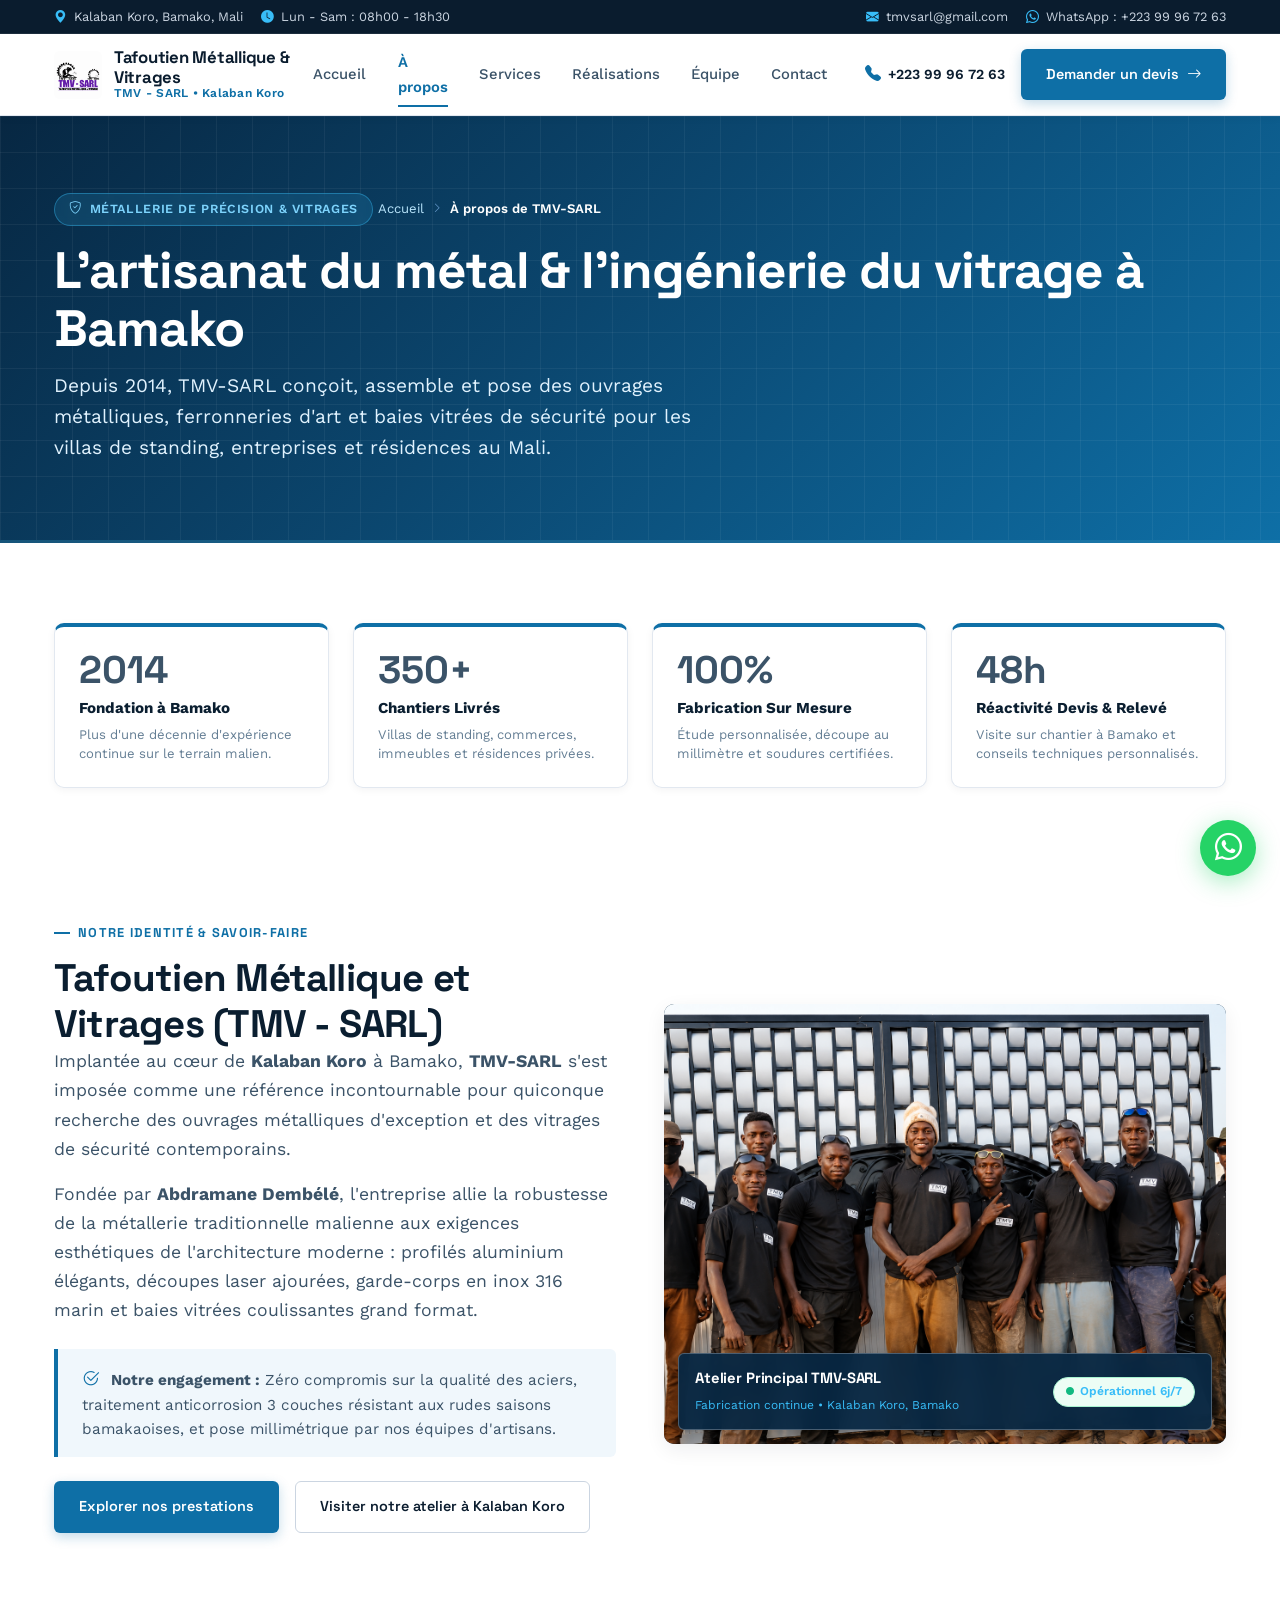
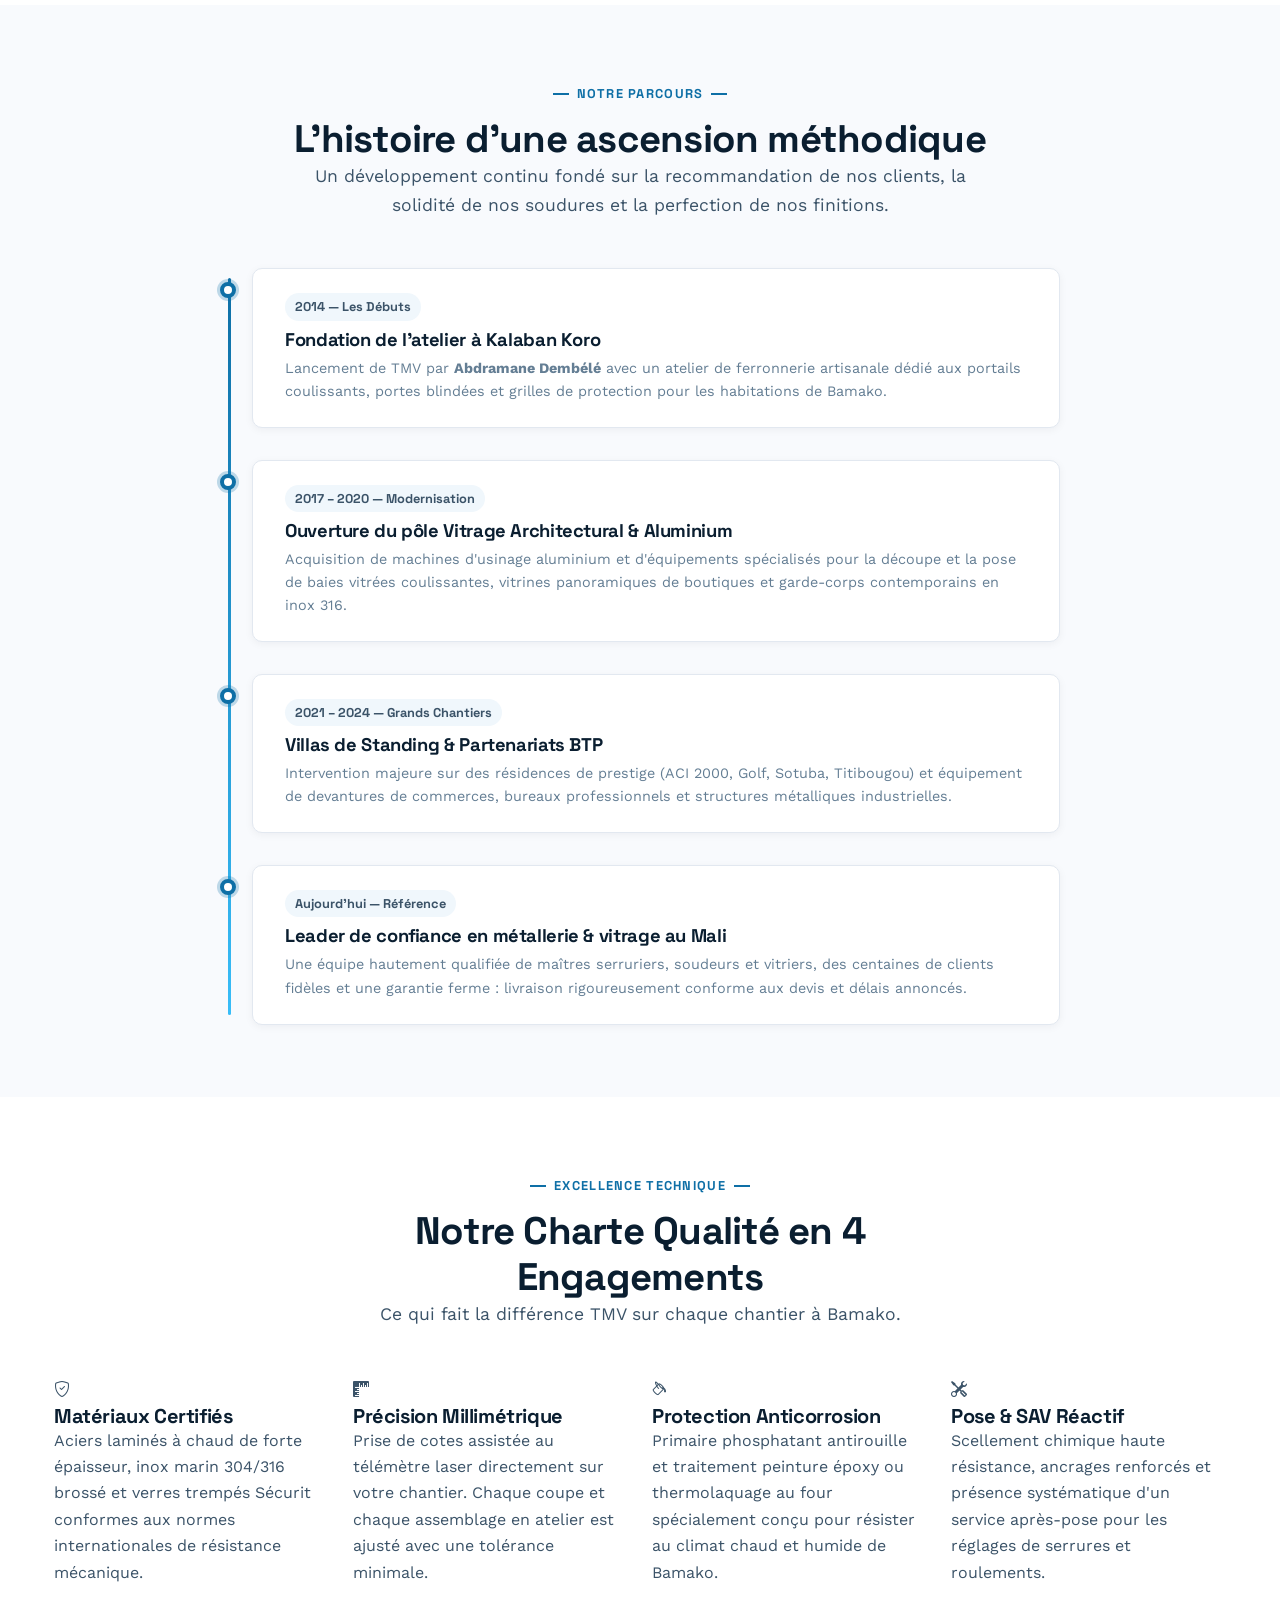
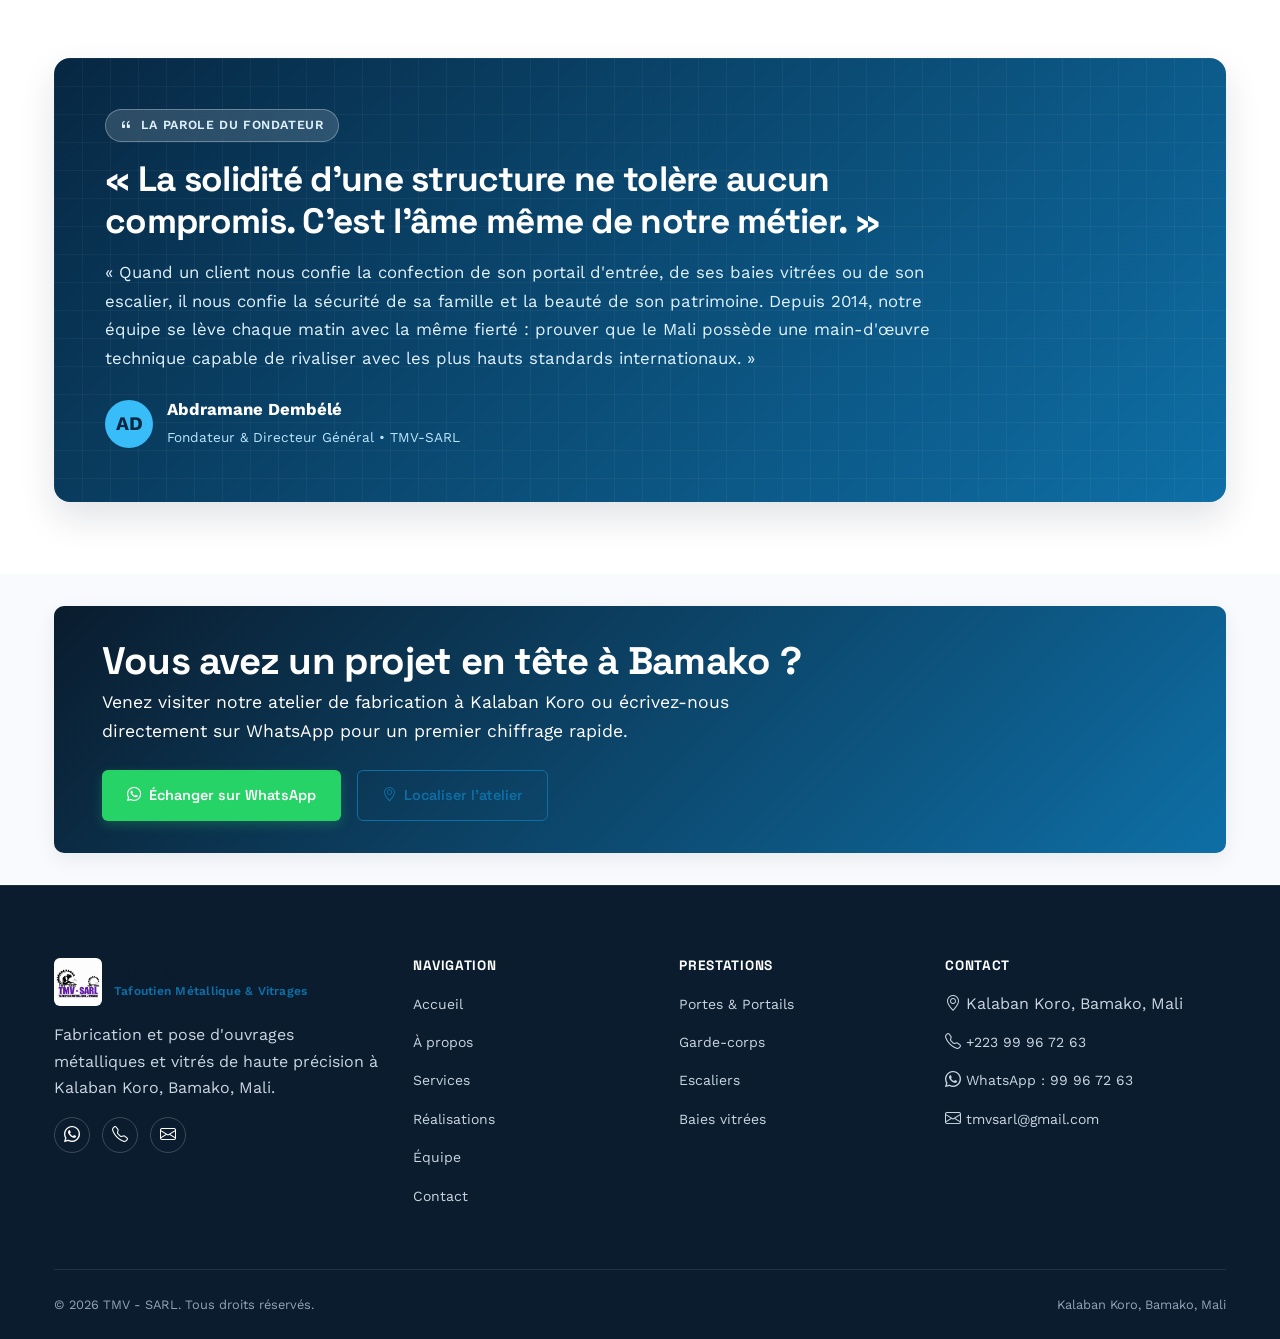
==== commit b4f9c836: "Refonte du design des pages À propos et Équipe : bannière corporate, profil exécutif DG, timeline et" ====
--- a/a-propos.html
+++ b/a-propos.html
@@ -77,105 +77,209 @@
   </header>
 
   <main>
+    <!-- ============ BANNIÈRE DE PAGE CORPORATE ============ -->
     <section class="page-banner">
-      <div class="hero-pattern" aria-hidden="true"></div>
-      <div class="container">
-        <p class="breadcrumb"><a href="index.html">Accueil</a> / À propos</p>
-        <h1>À propos de TMV-SARL</h1>
-        <p class="lede" style="color:var(--steel-200);">L'excellence malienne au service de la métallerie de précision et du vitrage architectural.</p>
-      </div>
-    </section>
-
-    <!-- PRÉSENTATION -->
+      <div class="container">
+        <span class="page-banner-badge"><i class="bi bi-shield-check"></i> Métallerie de Précision &amp; Vitrages</span>
+        <p class="breadcrumb">
+          <a href="index.html">Accueil</a> 
+          <i class="bi bi-chevron-right" style="font-size:0.65rem;opacity:0.7;"></i> 
+          <span class="current">À propos de TMV-SARL</span>
+        </p>
+        <h1>L'artisanat du métal &amp; l'ingénierie du vitrage à Bamako</h1>
+        <p class="lede">Depuis 2014, TMV-SARL conçoit, assemble et pose des ouvrages métalliques, ferronneries d'art et baies vitrées de sécurité pour les villas de standing, entreprises et résidences au Mali.</p>
+      </div>
+    </section>
+
+    <!-- ============ CHIFFRES CLÉS D'IMPACT ============ -->
+    <section style="padding-top:var(--space-6);padding-bottom:var(--space-4);">
+      <div class="container">
+        <div class="stat-grid-corporate reveal">
+          <div class="stat-card-corporate">
+            <div class="stat-num">2014</div>
+            <strong>Fondation à Bamako</strong>
+            <p>Plus d'une décennie d'expérience continue sur le terrain malien.</p>
+          </div>
+          <div class="stat-card-corporate">
+            <div class="stat-num">350+</div>
+            <strong>Chantiers Livrés</strong>
+            <p>Villas de standing, commerces, immeubles et résidences privées.</p>
+          </div>
+          <div class="stat-card-corporate">
+            <div class="stat-num">100%</div>
+            <strong>Fabrication Sur Mesure</strong>
+            <p>Étude personnalisée, découpe au millimètre et soudures certifiées.</p>
+          </div>
+          <div class="stat-card-corporate">
+            <div class="stat-num">48h</div>
+            <strong>Réactivité Devis &amp; Relevé</strong>
+            <p>Visite sur chantier à Bamako et conseils techniques personnalisés.</p>
+          </div>
+        </div>
+      </div>
+    </section>
+
+    <!-- ============ PRÉSENTATION & IDENTITÉ DE L'ENTREPRISE ============ -->
     <section>
       <div class="container split reveal">
         <div>
-          <span class="eyebrow">Notre Identité</span>
-          <h2>Tafoutien Métallique et Vitrages</h2>
-          <p class="lede">Fondée en <strong>2014</strong> à Kalaban Koro par <strong>Abdramane Dembélé</strong>, TMV-SARL est une entreprise malienne spécialisée dans la ferronnerie d'art, la métallerie industrielle et la miroiterie architecturale.</p>
-          <p class="lede" style="margin-top:var(--space-3);">Depuis plus d'une décennie, nous répondons aux exigences de propriétaires de villas, d'architectes, de promoteurs immobiliers et d'entreprises commerciales à Bamako avec une obsession constante : concevoir des ouvrages solides, durables et élégants qui traversent le temps.</p>
+          <span class="eyebrow">Notre Identité &amp; Savoir-Faire</span>
+          <h2>Tafoutien Métallique et Vitrages (TMV - SARL)</h2>
+          <p class="lede">Implantée au cœur de <strong>Kalaban Koro</strong> à Bamako, <strong>TMV-SARL</strong> s'est imposée comme une référence incontournable pour quiconque recherche des ouvrages métalliques d'exception et des vitrages de sécurité contemporains.</p>
+          <p class="lede" style="margin-top:var(--space-3);">Fondée par <strong>Abdramane Dembélé</strong>, l'entreprise allie la robustesse de la métallerie traditionnelle malienne aux exigences esthétiques de l'architecture moderne : profilés aluminium élégants, découpes laser ajourées, garde-corps en inox 316 marin et baies vitrées coulissantes grand format.</p>
           
-          <div style="display:flex;gap:var(--space-3);margin-top:var(--space-5);flex-wrap:wrap;">
+          <div style="background:var(--tmv-sky-soft);border-left:4px solid var(--tmv-primary);padding:var(--space-3) var(--space-4);border-radius:0 var(--radius-sm) var(--radius-sm) 0;margin-block:var(--space-4);">
+            <p style="margin:0;font-size:0.95rem;color:var(--tmv-primary-dark);line-height:1.6;">
+              <i class="bi bi-check2-circle" style="color:var(--tmv-primary);font-size:1.1rem;margin-right:6px;"></i>
+              <strong>Notre engagement :</strong> Zéro compromis sur la qualité des aciers, traitement anticorrosion 3 couches résistant aux rudes saisons bamakaoises, et pose millimétrique par nos équipes d'artisans.
+            </p>
+          </div>
+
+          <div style="display:flex;gap:var(--space-3);margin-top:var(--space-4);flex-wrap:wrap;">
             <a href="services.html" class="btn btn-primary">Explorer nos prestations</a>
-            <a href="contact.html" class="btn btn-outline-dark">Visiter notre atelier</a>
-          </div>
-        </div>
+            <a href="contact.html" class="btn btn-outline-dark">Visiter notre atelier à Kalaban Koro</a>
+          </div>
+        </div>
+
         <div class="split-media">
-          <div class="hero-img-wrap" style="box-shadow:var(--shadow-1);">
-            <img src="images/equipe/equipe.jpg" alt="L'atelier TMV à Kalaban Koro, Bamako" style="height:400px;object-fit:cover;" />
-          </div>
-        </div>
-      </div>
-    </section>
-
-    <!-- HISTORIQUE RÉEL -->
-    <section id="histoire" class="bg-grey">
+          <div class="hero-showcase" style="border:none;box-shadow:var(--shadow-md);">
+            <img src="images/equipe/equipe.jpg" alt="L'atelier TMV à Kalaban Koro, Bamako" style="height:440px;object-fit:cover;" />
+            <div class="hero-showcase-badge">
+              <div>
+                <strong>Atelier Principal TMV-SARL</strong>
+                <span>Fabrication continue • Kalaban Koro, Bamako</span>
+              </div>
+              <span class="workshop-badge-pill"><i class="bi bi-circle-fill" style="font-size:0.5rem;color:#10B981;"></i> Opérationnel 6j/7</span>
+            </div>
+          </div>
+        </div>
+      </div>
+    </section>
+
+    <!-- ============ HISTORIQUE & DÉVELOPPEMENT MÉTHODIQUE ============ -->
+    <section id="histoire" class="bg-soft">
       <div class="container">
         <div class="section-head center reveal">
           <span class="eyebrow">Notre Parcours</span>
           <h2>L'histoire d'une ascension méthodique</h2>
-          <p class="lede" style="margin-inline:auto;">Un développement continu fondé sur la recommandation de nos clients et la qualité de nos finitions.</p>
-        </div>
-
-        <div class="timeline reveal" style="max-width:800px;margin-inline:auto;">
-          <div class="timeline-item">
-            <span class="year">2014</span>
-            <h3>Création de l'entreprise à Kalaban Koro</h3>
-            <p class="lede">Lancement de TMV par Abdramane Dembélé avec un atelier de ferronnerie dédié aux portails, portes métalliques et grilles de protection pour les résidences de Bamako.</p>
-          </div>
-          <div class="timeline-item">
-            <span class="year">2017 – 2020</span>
-            <h3>Intégration du pôle Vitrage &amp; Aluminium</h3>
-            <p class="lede">Modernisation des équipements avec l'acquisition de machines pour le découpage et la pose de baies vitrées coulissantes, vitrines commerciales et garde-corps en inox 316.</p>
-          </div>
-          <div class="timeline-item">
-            <span class="year">2021 – 2024</span>
-            <h3>Partenariats BTP &amp; Grands Chantiers</h3>
-            <p class="lede">Intervention sur d'importants projets résidentiels (villas de standing à Golf, ACI 2000, Sotuba) et équipement de devantures de commerces dans le centre d'affaires de Bamako.</p>
-          </div>
-          <div class="timeline-item">
-            <span class="year">Aujourd'hui</span>
-            <h3>Une référence reconnue à Bamako</h3>
-            <p class="lede">Une équipe structurée, des dizaines de chantiers livrés chaque année et un engagement ferme pour un travail 100% sur mesure, livré dans les délais annoncés.</p>
-          </div>
-        </div>
-      </div>
-    </section>
-
-    <!-- MISSION / VISION / VALEURS -->
+          <p class="lede" style="margin-inline:auto;">Un développement continu fondé sur la recommandation de nos clients, la solidité de nos soudures et la perfection de nos finitions.</p>
+        </div>
+
+        <div class="timeline-corporate reveal">
+          <div class="timeline-node">
+            <div class="timeline-card">
+              <span class="timeline-date-pill">2014 — Les Débuts</span>
+              <h3>Fondation de l'atelier à Kalaban Koro</h3>
+              <p>Lancement de TMV par <strong>Abdramane Dembélé</strong> avec un atelier de ferronnerie artisanale dédié aux portails coulissants, portes blindées et grilles de protection pour les habitations de Bamako.</p>
+            </div>
+          </div>
+
+          <div class="timeline-node">
+            <div class="timeline-card">
+              <span class="timeline-date-pill">2017 – 2020 — Modernisation</span>
+              <h3>Ouverture du pôle Vitrage Architectural &amp; Aluminium</h3>
+              <p>Acquisition de machines d'usinage aluminium et d'équipements spécialisés pour la découpe et la pose de baies vitrées coulissantes, vitrines panoramiques de boutiques et garde-corps contemporains en inox 316.</p>
+            </div>
+          </div>
+
+          <div class="timeline-node">
+            <div class="timeline-card">
+              <span class="timeline-date-pill">2021 – 2024 — Grands Chantiers</span>
+              <h3>Villas de Standing &amp; Partenariats BTP</h3>
+              <p>Intervention majeure sur des résidences de prestige (ACI 2000, Golf, Sotuba, Titibougou) et équipement de devantures de commerces, bureaux professionnels et structures métalliques industrielles.</p>
+            </div>
+          </div>
+
+          <div class="timeline-node">
+            <div class="timeline-card">
+              <span class="timeline-date-pill">Aujourd'hui — Référence</span>
+              <h3>Leader de confiance en métallerie &amp; vitrage au Mali</h3>
+              <p>Une équipe hautement qualifiée de maîtres serruriers, soudeurs et vitriers, des centaines de clients fidèles et une garantie ferme : livraison rigoureusement conforme aux devis et délais annoncés.</p>
+            </div>
+          </div>
+        </div>
+      </div>
+    </section>
+
+    <!-- ============ LES 4 PILIERS DE LA CHARTE QUALITÉ TMV ============ -->
     <section>
       <div class="container">
-        <div class="grid grid-3 reveal">
-          <div class="card value-card">
-            <div class="card-icon"><i class="bi bi-bullseye"></i></div>
-            <h3>Notre Mission</h3>
-            <p>Concevoir et fabriquer des ouvrages métalliques et vitrés qui protègent votre habitat tout en sublimant son architecture, en utilisant des matériaux de premier choix adaptés au climat malien.</p>
-          </div>
-          <div class="card value-card">
-            <div class="card-icon"><i class="bi bi-binoculars"></i></div>
-            <h3>Notre Vision</h3>
-            <p>Être le partenaire de référence au Mali pour quiconque recherche des ouvrages métalliques et vitrés haut de gamme, alliant tradition de ferronnerie et design contemporain.</p>
-          </div>
+        <div class="section-head center reveal">
+          <span class="eyebrow">Excellence Technique</span>
+          <h2>Notre Charte Qualité en 4 Engagements</h2>
+          <p class="lede" style="margin-inline:auto;">Ce qui fait la différence TMV sur chaque chantier à Bamako.</p>
+        </div>
+
+        <div class="grid grid-4 reveal">
           <div class="card value-card">
             <div class="card-icon"><i class="bi bi-shield-check"></i></div>
-            <h3>Nos Engagements</h3>
-            <p>Rigueur dans la prise de cotes, respect strict des délais de livraison, transparence des devis et présence d'un service après-pose pour garantir votre entière tranquillité.</p>
-          </div>
-        </div>
-      </div>
-    </section>
-
-    <!-- CTA BANNER -->
-    <section class="section-tight bg-grey">
+            <h3>Matériaux Certifiés</h3>
+            <p>Aciers laminés à chaud de forte épaisseur, inox marin 304/316 brossé et verres trempés Sécurit conformes aux normes internationales de résistance mécanique.</p>
+          </div>
+
+          <div class="card value-card">
+            <div class="card-icon"><i class="bi bi-rulers"></i></div>
+            <h3>Précision Millimétrique</h3>
+            <p>Prise de cotes assistée au télémètre laser directement sur votre chantier. Chaque coupe et chaque assemblage en atelier est ajusté avec une tolérance minimale.</p>
+          </div>
+
+          <div class="card value-card">
+            <div class="card-icon"><i class="bi bi-paint-bucket"></i></div>
+            <h3>Protection Anticorrosion</h3>
+            <p>Primaire phosphatant antirouille et traitement peinture époxy ou thermolaquage au four spécialement conçu pour résister au climat chaud et humide de Bamako.</p>
+          </div>
+
+          <div class="card value-card">
+            <div class="card-icon"><i class="bi bi-tools"></i></div>
+            <h3>Pose &amp; SAV Réactif</h3>
+            <p>Scellement chimique haute résistance, ancrages renforcés et présence systématique d'un service après-pose pour les réglages de serrures et roulements.</p>
+          </div>
+        </div>
+      </div>
+    </section>
+
+    <!-- ============ MANIFESTE DE LA DIRECTION ============ -->
+    <section style="padding-top:0;">
+      <div class="container">
+        <div class="manifesto-box reveal">
+          <div style="max-width:850px;position:relative;z-index:2;">
+            <span class="page-banner-badge" style="background:rgba(255,255,255,0.15);color:#E0F2FE;border-color:rgba(255,255,255,0.3);margin-bottom:var(--space-3);">
+              <i class="bi bi-quote"></i> La Parole du Fondateur
+            </span>
+            <h2 style="font-size:clamp(1.5rem, 3vw, 2.2rem);">« La solidité d'une structure ne tolère aucun compromis. C'est l'âme même de notre métier. »</h2>
+            <p style="font-size:1.05rem;line-height:1.7;margin-top:var(--space-3);">
+              « Quand un client nous confie la confection de son portail d'entrée, de ses baies vitrées ou de son escalier, il nous confie la sécurité de sa famille et la beauté de son patrimoine. Depuis 2014, notre équipe se lève chaque matin avec la même fierté : prouver que le Mali possède une main-d'œuvre technique capable de rivaliser avec les plus hauts standards internationaux. »
+            </p>
+            <div style="display:flex;align-items:center;gap:14px;margin-top:var(--space-4);">
+              <div style="width:48px;height:48px;border-radius:50%;background:#38BDF8;color:#072742;display:flex;align-items:center;justify-content:center;font-weight:700;font-size:1.2rem;">
+                AD
+              </div>
+              <div>
+                <strong style="color:var(--white);display:block;font-size:1.05rem;">Abdramane Dembélé</strong>
+                <span style="color:#BAE6FD;font-size:0.85rem;">Fondateur &amp; Directeur Général • TMV-SARL</span>
+              </div>
+            </div>
+          </div>
+        </div>
+      </div>
+    </section>
+
+    <!-- ============ CTA BANNER ATELIER ============ -->
+    <section class="section-tight bg-soft">
       <div class="container">
         <div class="cta-band reveal">
           <div>
-            <h2>Vous avez un projet en tête ?</h2>
-            <p class="lede" style="color:var(--steel-200);">Venez nous rencontrer à l'atelier de Kalaban Koro ou écrivez-nous sur WhatsApp.</p>
-          </div>
-          <a href="https://wa.me/22399967263?text=Bonjour%20TMV,%20je%20souhaite%20en%20savoir%20plus%20sur%20vos%20prestations." target="_blank" rel="noopener" class="btn btn-whatsapp">
-            <i class="bi bi-whatsapp"></i> Discuter sur WhatsApp
-          </a>
+            <h2>Vous avez un projet en tête à Bamako ?</h2>
+            <p class="lede" style="color:var(--steel-200);">Venez visiter notre atelier de fabrication à Kalaban Koro ou écrivez-nous directement sur WhatsApp pour un premier chiffrage rapide.</p>
+          </div>
+          <div style="display:flex;gap:var(--space-3);flex-wrap:wrap;">
+            <a href="https://wa.me/22399967263?text=Bonjour%20TMV,%20je%20souhaite%20un%20devis%20ou%20visiter%20votre%20atelier." target="_blank" rel="noopener" class="btn btn-whatsapp">
+              <i class="bi bi-whatsapp"></i> Échanger sur WhatsApp
+            </a>
+            <a href="contact.html" class="btn btn-outline">
+              <i class="bi bi-geo-alt"></i> Localiser l'atelier
+            </a>
+          </div>
         </div>
       </div>
     </section>
--- a/css/style.css
+++ b/css/style.css
@@ -415,27 +415,27 @@
    7. HERO SECTION (Ambiance Architecturale & Profondeur)
    ------------------------------------------------------------------------- */
 /* -------------------------------------------------------------------------
-   7. HERO SECTION (Ambiance Architecturale & Trame Blueprint Haute Précision)
+   7. HERO SECTION (Ambiance Bleue Institutionnelle TMV & Trame Blueprint)
    ------------------------------------------------------------------------- */
 .hero {
   position: relative;
   overflow: hidden;
   background:
-    radial-gradient(ellipse at 85% 20%, rgba(14, 111, 166, 0.09) 0%, transparent 55%),
-    radial-gradient(ellipse at 15% 85%, rgba(56, 189, 248, 0.07) 0%, transparent 50%),
-    linear-gradient(180deg, #F4F8FC 0%, #FFFFFF 100%);
-  color: var(--text-body);
+    radial-gradient(circle at 85% 20%, rgba(56, 189, 248, 0.28) 0%, transparent 55%),
+    radial-gradient(circle at 15% 85%, rgba(14, 111, 166, 0.35) 0%, transparent 60%),
+    linear-gradient(135deg, #072742 0%, #0B466E 40%, #0E6FA6 100%);
+  color: var(--white);
   padding-block: var(--space-6) var(--space-7);
-  border-bottom: 1px solid var(--grey-200);
-}
-/* Trame architecturale blueprint haute précision en arrière-plan */
+  border-bottom: 2px solid #09375C;
+}
+/* Trame architecturale blueprint blanche subtile sur fond bleu TMV */
 .hero::before {
   content: "";
   position: absolute;
   inset: 0;
   background-image:
-    linear-gradient(rgba(14, 111, 166, 0.05) 1px, transparent 1px),
-    linear-gradient(90deg, rgba(14, 111, 166, 0.05) 1px, transparent 1px);
+    linear-gradient(rgba(255, 255, 255, 0.08) 1px, transparent 1px),
+    linear-gradient(90deg, rgba(255, 255, 255, 0.08) 1px, transparent 1px);
   background-size: 36px 36px;
   pointer-events: none;
 }
@@ -447,9 +447,9 @@
   right: 15px;
   width: 140px;
   height: 140px;
-  background-image: radial-gradient(circle, var(--tmv-primary) 1px, transparent 1px);
+  background-image: radial-gradient(circle, rgba(255, 255, 255, 0.3) 1px, transparent 1px);
   background-size: 16px 16px;
-  opacity: 0.18;
+  opacity: 0.35;
   pointer-events: none;
 }
 
@@ -467,23 +467,28 @@
   display: inline-flex;
   align-items: center;
   gap: 9px;
-  background: var(--white);
-  border: 1px solid var(--tmv-sky-border);
-  box-shadow: 0 2px 10px rgba(14, 111, 166, 0.08);
+  background: rgba(255, 255, 255, 0.12);
+  border: 1px solid rgba(255, 255, 255, 0.24);
+  box-shadow: 0 4px 14px rgba(0, 0, 0, 0.15);
   padding: 6px 16px;
   border-radius: var(--radius-full);
   font-size: 0.825rem;
   font-weight: 600;
-  color: var(--tmv-primary);
+  color: #BAE6FD;
   margin-bottom: var(--space-3);
-  letter-spacing: 0.01em;
+  letter-spacing: 0.02em;
+  backdrop-filter: blur(8px);
 }
 .hero-pill i { color: var(--whatsapp); font-size: 0.95rem; }
+
+.hero .eyebrow {
+  color: #7DD3FC;
+}
 
 .hero h1 {
   font-family: var(--font-head);
   font-size: clamp(2.2rem, 4.2vw, 3.35rem);
-  color: var(--tmv-dark);
+  color: var(--white);
   line-height: 1.15;
   margin-bottom: var(--space-3);
   letter-spacing: -0.025em;
@@ -491,14 +496,14 @@
 }
 .hero h1 .highlight {
   display: block;
-  color: var(--tmv-primary);
+  color: #38BDF8;
   font-weight: 600;
   font-size: clamp(1.15rem, 2.1vw, 1.55rem);
   letter-spacing: -0.01em;
   margin-top: 6px;
 }
 .hero p.lede {
-  color: var(--text-body);
+  color: #E0F2FE;
   margin-bottom: var(--space-4);
   font-size: 1.05rem;
   line-height: 1.65;
@@ -512,7 +517,7 @@
   gap: 10px;
   margin-bottom: var(--space-5);
   font-size: 0.925rem;
-  color: var(--tmv-dark);
+  color: var(--white);
 }
 .hero-checklist-item {
   display: flex;
@@ -520,7 +525,7 @@
   gap: 10px;
 }
 .hero-checklist-item i {
-  color: var(--tmv-primary);
+  color: #38BDF8;
   font-size: 1.1rem;
   flex-shrink: 0;
 }
@@ -533,39 +538,55 @@
   margin-bottom: var(--space-6);
 }
 
-/* Chiffres clés du hero en cartes architecturales blanches avec liseré bleu */
+.hero-cta .btn-primary {
+  background: var(--white);
+  color: #072742;
+  font-weight: 700;
+  box-shadow: 0 4px 16px rgba(0, 0, 0, 0.25);
+  border: 1px solid rgba(255, 255, 255, 0.4);
+}
+.hero-cta .btn-primary:hover {
+  background: #E0F2FE;
+  color: #072742;
+  transform: translateY(-2px);
+  box-shadow: 0 6px 20px rgba(0, 0, 0, 0.35);
+}
+
+/* Chiffres clés du hero en cartes architecturales bleues semi-transparentes */
 .hero-stats {
   display: grid;
   grid-template-columns: repeat(3, 1fr);
   gap: var(--space-3);
   padding-top: var(--space-4);
-  border-top: 1px solid var(--grey-200);
+  border-top: 1px solid rgba(255, 255, 255, 0.2);
 }
 .hero-stat-card {
-  background: var(--white);
-  border: 1px solid var(--grey-200);
-  border-left: 3px solid var(--tmv-primary);
+  background: rgba(255, 255, 255, 0.1);
+  border: 1px solid rgba(255, 255, 255, 0.2);
+  border-left: 3px solid #38BDF8;
   border-radius: var(--radius-sm);
   padding: 12px 16px;
-  box-shadow: var(--shadow-sm);
+  backdrop-filter: blur(8px);
+  box-shadow: 0 4px 14px rgba(0, 0, 0, 0.15);
   transition: transform 0.2s ease, box-shadow 0.2s ease, border-color 0.2s ease;
 }
 .hero-stat-card:hover {
   transform: translateY(-2px);
-  box-shadow: var(--shadow-md);
-  border-left-color: var(--tmv-sky);
+  box-shadow: 0 6px 18px rgba(0, 0, 0, 0.25);
+  border-left-color: var(--white);
+  background: rgba(255, 255, 255, 0.15);
 }
 .hero-stat-card strong {
   display: block;
   font-family: var(--font-head);
   font-size: 1.7rem;
-  color: var(--tmv-dark);
+  color: var(--white);
   font-weight: 700;
   line-height: 1.1;
 }
 .hero-stat-card span {
   font-size: 0.75rem;
-  color: var(--tmv-primary);
+  color: #BAE6FD;
   font-weight: 600;
   text-transform: uppercase;
   letter-spacing: 0.04em;
@@ -580,9 +601,9 @@
   position: relative;
   border-radius: var(--radius-md);
   overflow: hidden;
-  background: var(--white);
-  border: 1px solid var(--grey-200);
-  box-shadow: var(--shadow-lg);
+  background: #072742;
+  border: 2px solid rgba(255, 255, 255, 0.25);
+  box-shadow: 0 16px 40px rgba(0, 0, 0, 0.35);
 }
 .hero-showcase img {
   width: 100%;
@@ -599,26 +620,27 @@
   bottom: 14px;
   left: 14px;
   right: 14px;
-  background: rgba(10, 28, 46, 0.92);
+  background: rgba(7, 39, 66, 0.94);
   backdrop-filter: blur(10px);
-  border: 1px solid rgba(255, 255, 255, 0.2);
+  border: 1px solid rgba(255, 255, 255, 0.25);
   border-radius: var(--radius-sm);
   padding: 12px 16px;
   color: var(--white);
   display: flex;
   justify-content: space-between;
   align-items: center;
-  box-shadow: 0 4px 20px rgba(0, 0, 0, 0.25);
+  box-shadow: 0 4px 20px rgba(0, 0, 0, 0.35);
 }
 .hero-showcase-badge strong {
   display: block;
   font-family: var(--font-head);
   font-size: 0.925rem;
   letter-spacing: -0.01em;
+  color: var(--white);
 }
 .hero-showcase-badge span {
   font-size: 0.75rem;
-  color: var(--tmv-sky);
+  color: #38BDF8;
 }
 
 /* Deux vignettes de compétences sous le hero */
@@ -632,17 +654,20 @@
   display: flex;
   align-items: center;
   gap: 12px;
-  background: var(--white);
-  border: 1px solid var(--grey-200);
+  background: rgba(255, 255, 255, 0.1);
+  border: 1px solid rgba(255, 255, 255, 0.2);
   border-radius: var(--radius-sm);
   padding: 9px 12px;
-  box-shadow: var(--shadow-sm);
-  transition: transform 0.2s ease, box-shadow 0.2s ease, border-color 0.2s ease;
+  backdrop-filter: blur(8px);
+  box-shadow: 0 4px 12px rgba(0, 0, 0, 0.15);
+  color: var(--white);
+  transition: transform 0.2s ease, box-shadow 0.2s ease, background 0.2s ease;
 }
 .hero-mini-card:hover {
   transform: translateY(-2px);
-  box-shadow: var(--shadow-md);
-  border-color: var(--tmv-sky-border);
+  box-shadow: 0 6px 18px rgba(0, 0, 0, 0.25);
+  background: rgba(255, 255, 255, 0.16);
+  border-color: rgba(255, 255, 255, 0.4);
 }
 .hero-mini-card img {
   width: 52px;
@@ -655,13 +680,13 @@
   display: block;
   font-family: var(--font-head);
   font-size: 0.85rem;
-  color: var(--tmv-dark);
+  color: var(--white);
   font-weight: 600;
 }
 .hero-mini-card span {
   display: block;
   font-size: 0.725rem;
-  color: var(--text-muted);
+  color: #BAE6FD;
 }
 
 /* -------------------------------------------------------------------------
@@ -1454,4 +1479,427 @@
     right: 12px;
     bottom: calc(var(--space-3) + 112px);
   }
+}
+
+/* =========================================================================
+   PAGE BANNERS & CORPORATE SUBPAGES (À PROPOS & ÉQUIPE)
+   ========================================================================= */
+.page-banner {
+  position: relative;
+  background: linear-gradient(135deg, #072742 0%, #0B466E 45%, #0E6FA6 100%);
+  padding-block: clamp(3.5rem, 6vw, 5.5rem);
+  color: var(--white);
+  overflow: hidden;
+  border-bottom: 3px solid rgba(56, 189, 248, 0.3);
+}
+
+.page-banner::before {
+  content: "";
+  position: absolute;
+  inset: 0;
+  background-image: 
+    linear-gradient(rgba(255, 255, 255, 0.05) 1px, transparent 1px),
+    linear-gradient(90deg, rgba(255, 255, 255, 0.05) 1px, transparent 1px);
+  background-size: 36px 36px;
+  pointer-events: none;
+}
+
+.page-banner-badge {
+  display: inline-flex;
+  align-items: center;
+  gap: 8px;
+  padding: 5px 14px;
+  border-radius: 999px;
+  background: rgba(56, 189, 248, 0.15);
+  border: 1px solid rgba(56, 189, 248, 0.4);
+  color: #7DD3FC;
+  font-size: 0.78rem;
+  font-weight: 600;
+  letter-spacing: 0.05em;
+  text-transform: uppercase;
+  margin-bottom: var(--space-3);
+  backdrop-filter: blur(4px);
+}
+
+.page-banner h1 {
+  color: var(--white);
+  font-size: clamp(2rem, 4vw, 3.2rem);
+  margin-bottom: var(--space-2);
+  line-height: 1.15;
+}
+
+.page-banner .lede {
+  color: #E0F2FE;
+  max-width: 680px;
+  font-size: clamp(1rem, 1.5vw, 1.2rem);
+  line-height: 1.6;
+}
+
+.breadcrumb {
+  display: inline-flex;
+  align-items: center;
+  gap: 8px;
+  font-size: 0.82rem;
+  color: #93C5FD;
+  margin-bottom: var(--space-3);
+}
+.breadcrumb a {
+  color: #BAE6FD;
+  text-decoration: none;
+  transition: color 0.2s ease;
+}
+.breadcrumb a:hover {
+  color: var(--white);
+  text-decoration: underline;
+}
+.breadcrumb span.current {
+  color: var(--white);
+  font-weight: 600;
+}
+
+/* Grille de stats d'entreprise (4 cartes) */
+.stat-grid-corporate {
+  display: grid;
+  grid-template-columns: repeat(4, 1fr);
+  gap: var(--space-4);
+  margin-block: var(--space-5);
+}
+.stat-card-corporate {
+  background: var(--white);
+  border: 1px solid var(--grey-200);
+  border-top: 4px solid var(--tmv-primary);
+  border-radius: var(--radius-md);
+  padding: var(--space-4);
+  box-shadow: var(--shadow-sm);
+  transition: transform 0.25s ease, box-shadow 0.25s ease, border-top-color 0.25s ease;
+  position: relative;
+  overflow: hidden;
+}
+.stat-card-corporate:hover {
+  transform: translateY(-4px);
+  box-shadow: var(--shadow-md);
+  border-top-color: #38BDF8;
+}
+.stat-card-corporate .stat-num {
+  font-family: var(--font-head);
+  font-size: clamp(2rem, 3vw, 2.7rem);
+  font-weight: 700;
+  color: var(--tmv-primary-dark);
+  line-height: 1;
+  margin-bottom: 6px;
+}
+.stat-card-corporate strong {
+  display: block;
+  font-size: 0.95rem;
+  color: var(--text-dark);
+  margin-bottom: 4px;
+}
+.stat-card-corporate p {
+  font-size: 0.82rem;
+  color: var(--text-muted);
+  line-height: 1.45;
+  margin: 0;
+}
+
+/* Timeline corporate */
+.timeline-corporate {
+  position: relative;
+  max-width: 840px;
+  margin: var(--space-6) auto 0;
+  padding-left: 32px;
+}
+.timeline-corporate::before {
+  content: "";
+  position: absolute;
+  top: 10px;
+  bottom: 10px;
+  left: 8px;
+  width: 3px;
+  background: linear-gradient(180deg, var(--tmv-primary) 0%, #38BDF8 100%);
+  border-radius: 2px;
+}
+.timeline-node {
+  position: relative;
+  margin-bottom: var(--space-5);
+}
+.timeline-node:last-child {
+  margin-bottom: 0;
+}
+.timeline-node::before {
+  content: "";
+  position: absolute;
+  left: -32px;
+  top: 14px;
+  width: 16px;
+  height: 16px;
+  border-radius: 50%;
+  background: var(--white);
+  border: 4px solid var(--tmv-primary);
+  box-shadow: 0 0 0 3px rgba(14, 111, 166, 0.25);
+  transition: transform 0.2s ease, border-color 0.2s ease;
+}
+.timeline-node:hover::before {
+  transform: scale(1.2);
+  border-color: #38BDF8;
+}
+.timeline-card {
+  background: var(--white);
+  border: 1px solid var(--grey-200);
+  border-radius: var(--radius-md);
+  padding: var(--space-4) var(--space-5);
+  box-shadow: var(--shadow-sm);
+  transition: transform 0.2s ease, box-shadow 0.2s ease, border-color 0.2s ease;
+}
+.timeline-card:hover {
+  transform: translateX(4px);
+  box-shadow: var(--shadow-md);
+  border-color: var(--tmv-primary);
+}
+.timeline-date-pill {
+  display: inline-block;
+  padding: 3px 10px;
+  background: var(--tmv-sky-soft);
+  color: var(--tmv-primary-dark);
+  font-family: var(--font-head);
+  font-weight: 700;
+  font-size: 0.8rem;
+  border-radius: 999px;
+  margin-bottom: 8px;
+}
+.timeline-card h3 {
+  font-size: 1.15rem;
+  color: var(--text-dark);
+  margin-bottom: 6px;
+}
+.timeline-card p {
+  font-size: 0.9rem;
+  color: var(--text-muted);
+  line-height: 1.6;
+  margin: 0;
+}
+
+/* Carte de la Direction (DG Executive Profile) */
+.executive-profile {
+  background: var(--white);
+  border: 1px solid var(--grey-200);
+  border-radius: var(--radius-lg);
+  overflow: hidden;
+  box-shadow: var(--shadow-md);
+  display: grid;
+  grid-template-columns: 380px 1fr;
+  align-items: stretch;
+}
+.executive-media {
+  position: relative;
+  background: #072742;
+  overflow: hidden;
+}
+.executive-media img {
+  width: 100%;
+  height: 100%;
+  min-height: 460px;
+  object-fit: cover;
+  object-position: top center;
+  display: block;
+}
+.executive-badge-float {
+  position: absolute;
+  bottom: 16px;
+  left: 16px;
+  right: 16px;
+  background: rgba(7, 39, 66, 0.92);
+  border: 1px solid rgba(255, 255, 255, 0.2);
+  border-radius: var(--radius-sm);
+  padding: 10px 14px;
+  color: var(--white);
+  backdrop-filter: blur(8px);
+}
+.executive-badge-float strong {
+  display: block;
+  font-size: 0.95rem;
+  color: var(--white);
+}
+.executive-badge-float span {
+  font-size: 0.75rem;
+  color: #38BDF8;
+  font-weight: 600;
+}
+.executive-content {
+  padding: clamp(1.5rem, 3.5vw, 3rem);
+  display: flex;
+  flex-direction: column;
+  justify-content: center;
+}
+.executive-quote {
+  position: relative;
+  padding: var(--space-3) var(--space-4);
+  background: var(--tmv-sky-soft);
+  border-left: 4px solid var(--tmv-primary);
+  border-radius: 0 var(--radius-sm) var(--radius-sm) 0;
+  margin-block: var(--space-4);
+  font-style: italic;
+  font-size: 0.95rem;
+  color: var(--tmv-primary-dark);
+  line-height: 1.6;
+}
+.executive-pillars {
+  display: grid;
+  grid-template-columns: repeat(3, 1fr);
+  gap: var(--space-3);
+  margin-block: var(--space-4);
+  border-top: 1px solid var(--grey-200);
+  padding-top: var(--space-3);
+}
+.pillar-item {
+  display: flex;
+  flex-direction: column;
+  gap: 4px;
+}
+.pillar-item strong {
+  font-size: 0.85rem;
+  color: var(--text-dark);
+}
+.pillar-item span {
+  font-size: 0.75rem;
+  color: var(--text-muted);
+}
+
+/* Pôles d'expertise & Skill Pills */
+.pole-card {
+  background: var(--white);
+  border: 1px solid var(--grey-200);
+  border-radius: var(--radius-md);
+  padding: var(--space-5);
+  box-shadow: var(--shadow-sm);
+  transition: transform 0.2s ease, box-shadow 0.2s ease, border-color 0.2s ease;
+  display: flex;
+  flex-direction: column;
+}
+.pole-card:hover {
+  transform: translateY(-4px);
+  box-shadow: var(--shadow-md);
+  border-color: var(--tmv-primary);
+}
+.pole-icon {
+  width: 52px;
+  height: 52px;
+  border-radius: var(--radius-sm);
+  background: var(--tmv-sky-soft);
+  color: var(--tmv-primary);
+  display: flex;
+  align-items: center;
+  justify-content: center;
+  font-size: 1.5rem;
+  margin-bottom: var(--space-3);
+}
+.skill-tags {
+  display: flex;
+  flex-wrap: wrap;
+  gap: 6px;
+  margin-top: auto;
+  padding-top: var(--space-4);
+}
+.skill-tag {
+  font-size: 0.75rem;
+  font-weight: 600;
+  color: var(--tmv-primary-dark);
+  background: #EAF4FB;
+  border: 1px solid #C8E3F5;
+  padding: 3px 9px;
+  border-radius: 999px;
+}
+
+/* Workshop Showcase Panoramic */
+.workshop-showcase-card {
+  background: var(--white);
+  border: 1px solid var(--grey-200);
+  border-radius: var(--radius-lg);
+  overflow: hidden;
+  box-shadow: var(--shadow-md);
+  margin-top: var(--space-6);
+}
+.workshop-showcase-img {
+  position: relative;
+  background: #072742;
+}
+.workshop-showcase-img img {
+  width: 100%;
+  height: clamp(300px, 40vw, 480px);
+  object-fit: cover;
+  display: block;
+}
+.workshop-showcase-bar {
+  display: flex;
+  align-items: center;
+  justify-content: space-between;
+  flex-wrap: wrap;
+  gap: var(--space-3);
+  padding: var(--space-4) var(--space-5);
+  background: var(--white);
+  border-top: 1px solid var(--grey-200);
+}
+.workshop-badge-pill {
+  display: inline-flex;
+  align-items: center;
+  gap: 6px;
+  background: #ECFDF5;
+  color: #065F46;
+  border: 1px solid #A7F3D0;
+  font-size: 0.78rem;
+  font-weight: 600;
+  padding: 4px 12px;
+  border-radius: 999px;
+}
+
+/* Manifesto Box */
+.manifesto-box {
+  background: linear-gradient(135deg, #072742 0%, #0E6FA6 100%);
+  color: var(--white);
+  border-radius: var(--radius-lg);
+  padding: clamp(2rem, 4vw, 3.5rem);
+  box-shadow: var(--shadow-lg);
+  position: relative;
+  overflow: hidden;
+}
+.manifesto-box::before {
+  content: "";
+  position: absolute;
+  inset: 0;
+  background-image: 
+    linear-gradient(rgba(255, 255, 255, 0.04) 1px, transparent 1px),
+    linear-gradient(90deg, rgba(255, 255, 255, 0.04) 1px, transparent 1px);
+  background-size: 28px 28px;
+  pointer-events: none;
+}
+.manifesto-box h2 {
+  color: var(--white);
+  margin-bottom: var(--space-3);
+}
+.manifesto-box p {
+  color: #E0F2FE;
+  line-height: 1.7;
+}
+
+/* =========================================================================
+   MEDIA QUERIES FOR CORPORATE SUBPAGES
+   ========================================================================= */
+@media (max-width: 992px) {
+  .stat-grid-corporate { grid-template-columns: repeat(2, 1fr); gap: var(--space-3); }
+  .executive-profile { grid-template-columns: 1fr; }
+  .executive-media img { height: 380px; min-height: unset; }
+  .executive-pillars { grid-template-columns: 1fr 1fr; gap: var(--space-2); }
+}
+
+@media (max-width: 768px) {
+  .stat-grid-corporate { grid-template-columns: 1fr 1fr; gap: 10px; }
+  .stat-card-corporate { padding: 12px; }
+  .stat-card-corporate .stat-num { font-size: 1.6rem; }
+  .stat-card-corporate strong { font-size: 0.85rem; }
+  .stat-card-corporate p { font-size: 0.72rem; }
+  .timeline-corporate { padding-left: 20px; }
+  .timeline-corporate::before { left: 4px; }
+  .timeline-node::before { left: -22px; width: 14px; height: 14px; top: 12px; }
+  .timeline-card { padding: 14px 16px; }
+  .executive-pillars { grid-template-columns: 1fr; }
+  .workshop-showcase-bar { flex-direction: column; align-items: flex-start; gap: 8px; }
 }
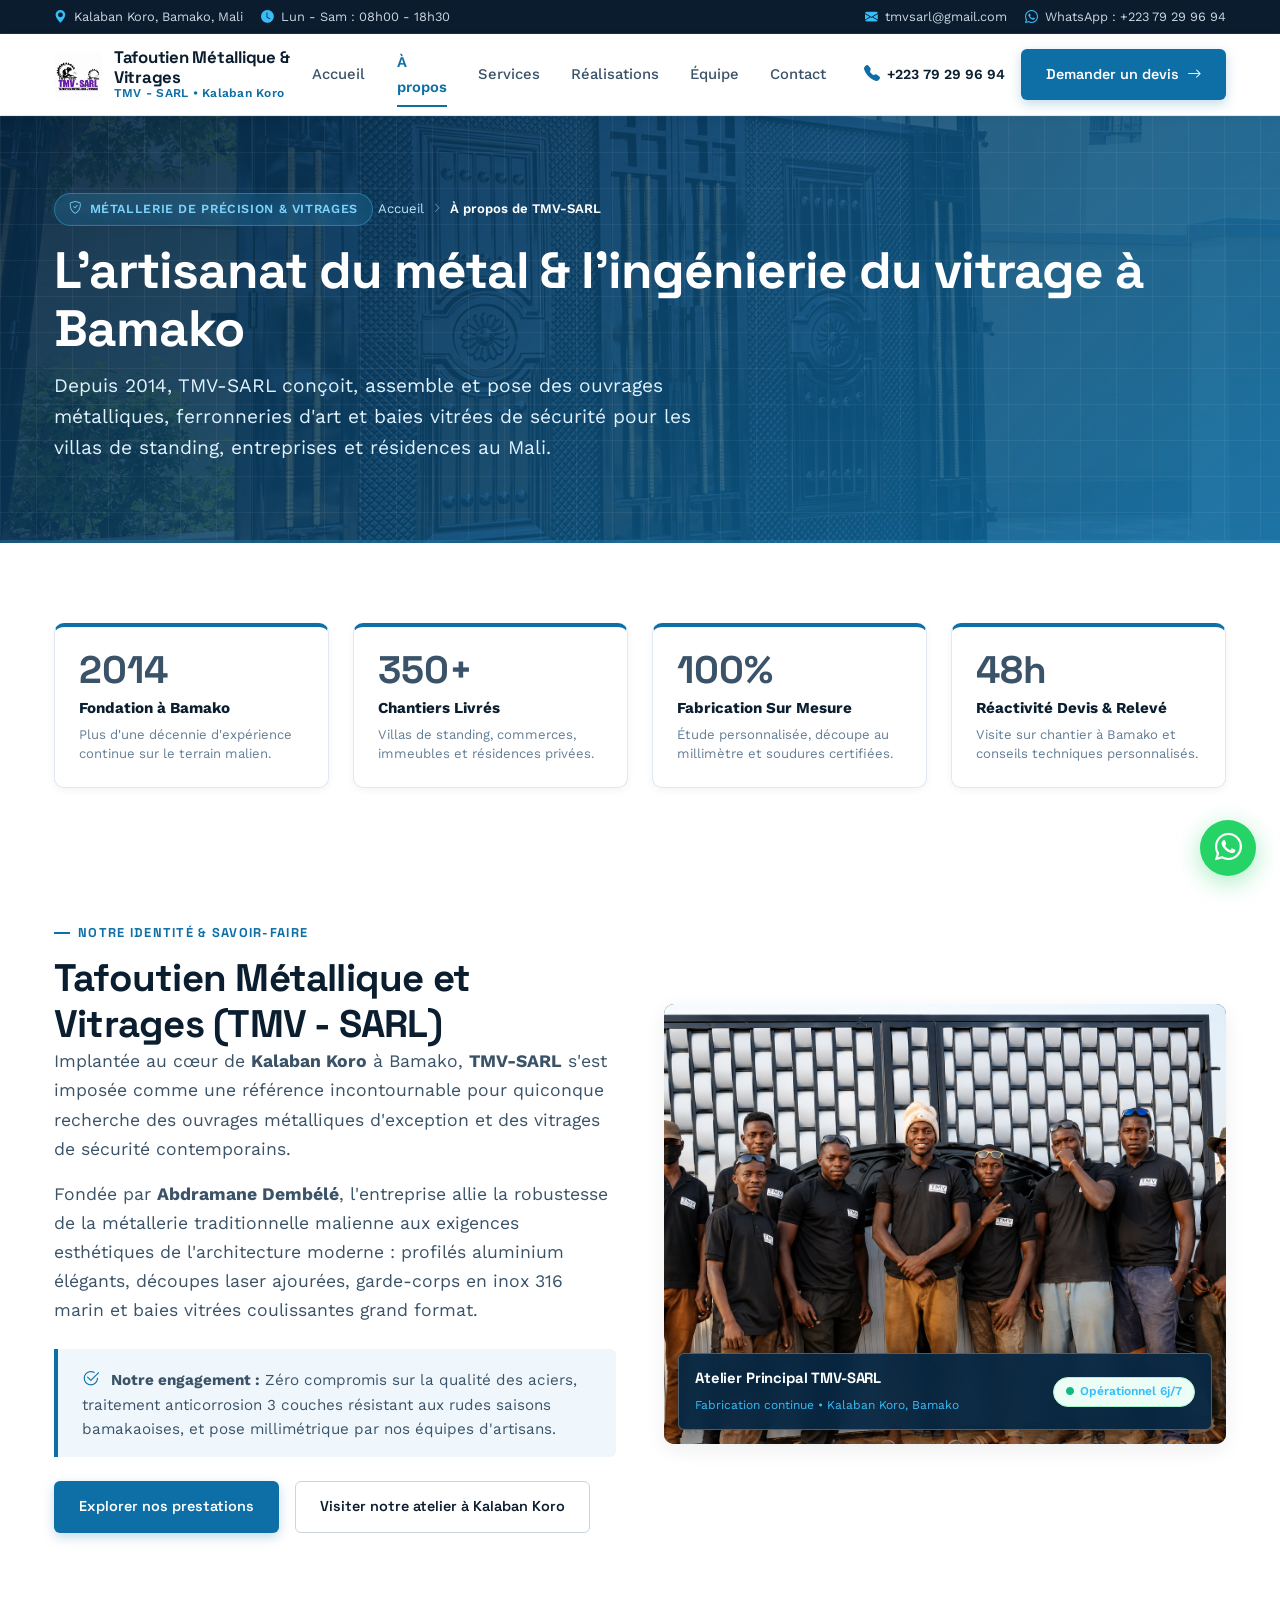
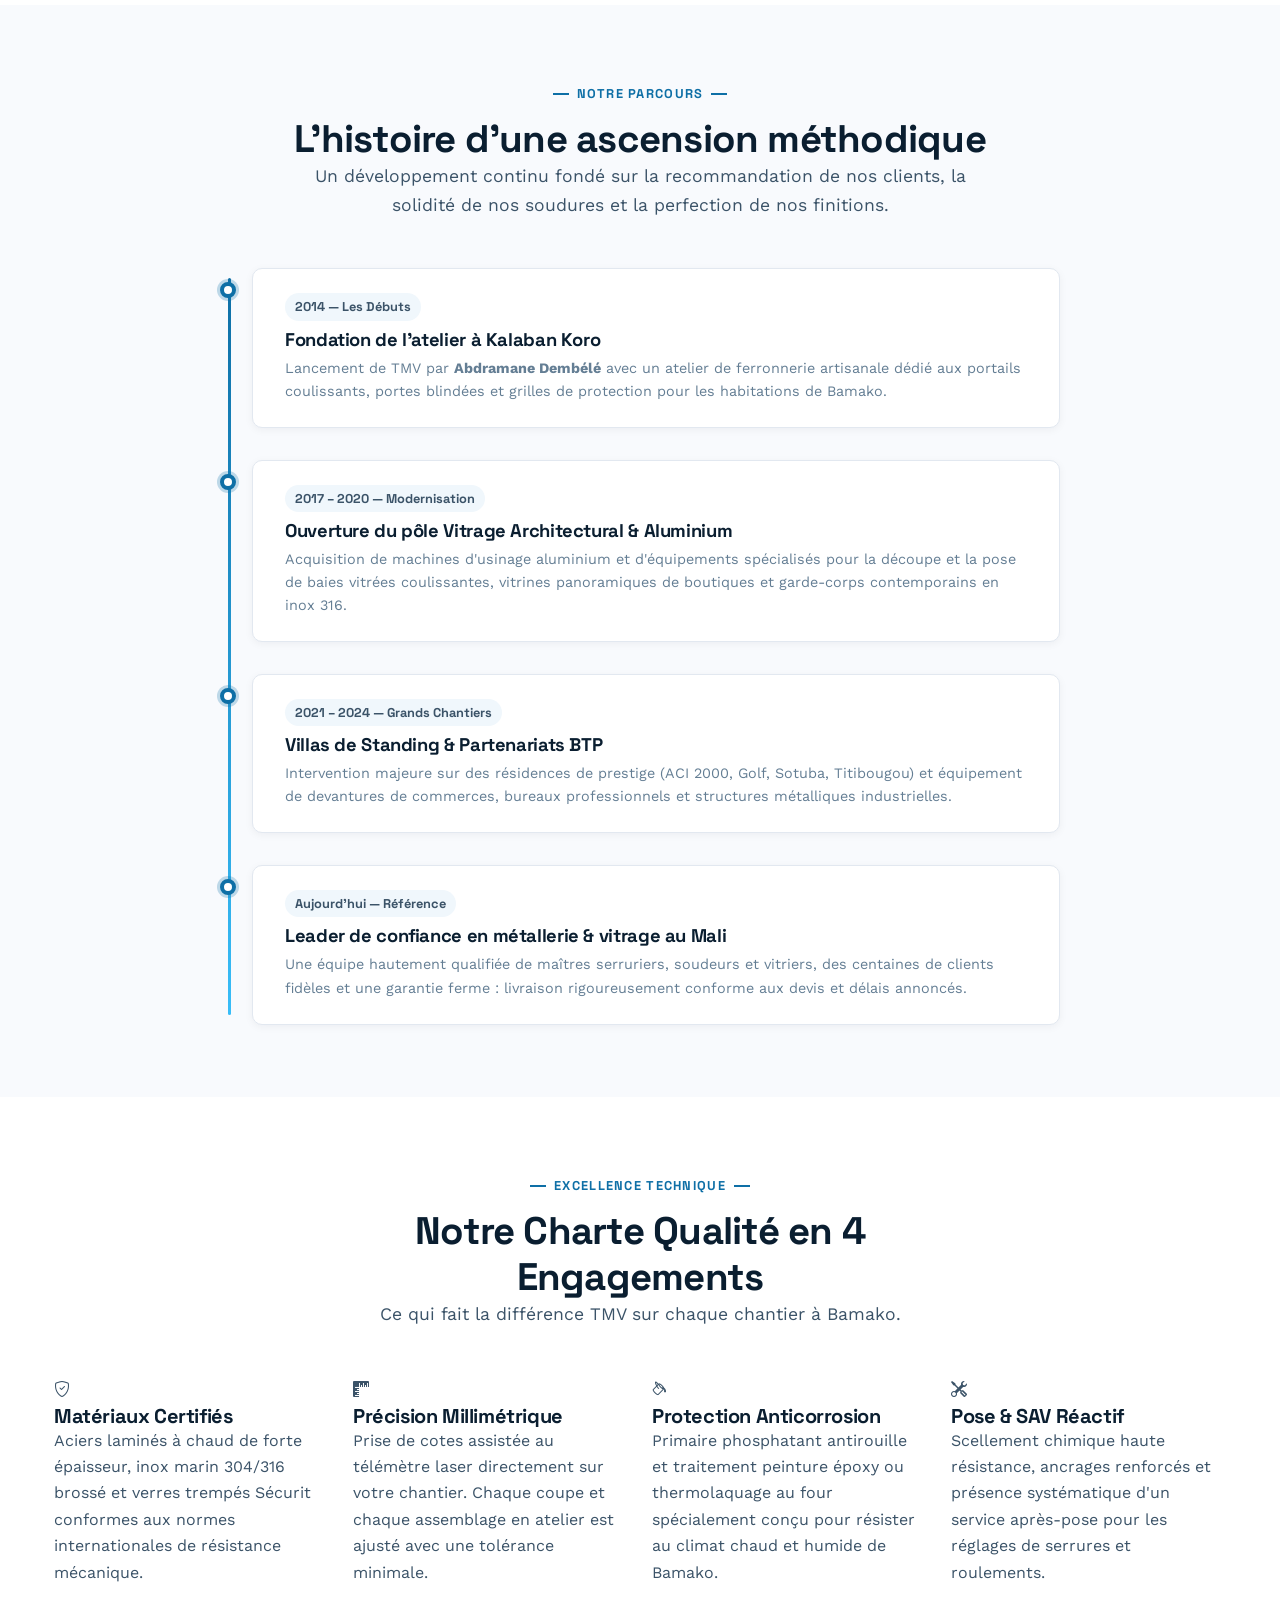
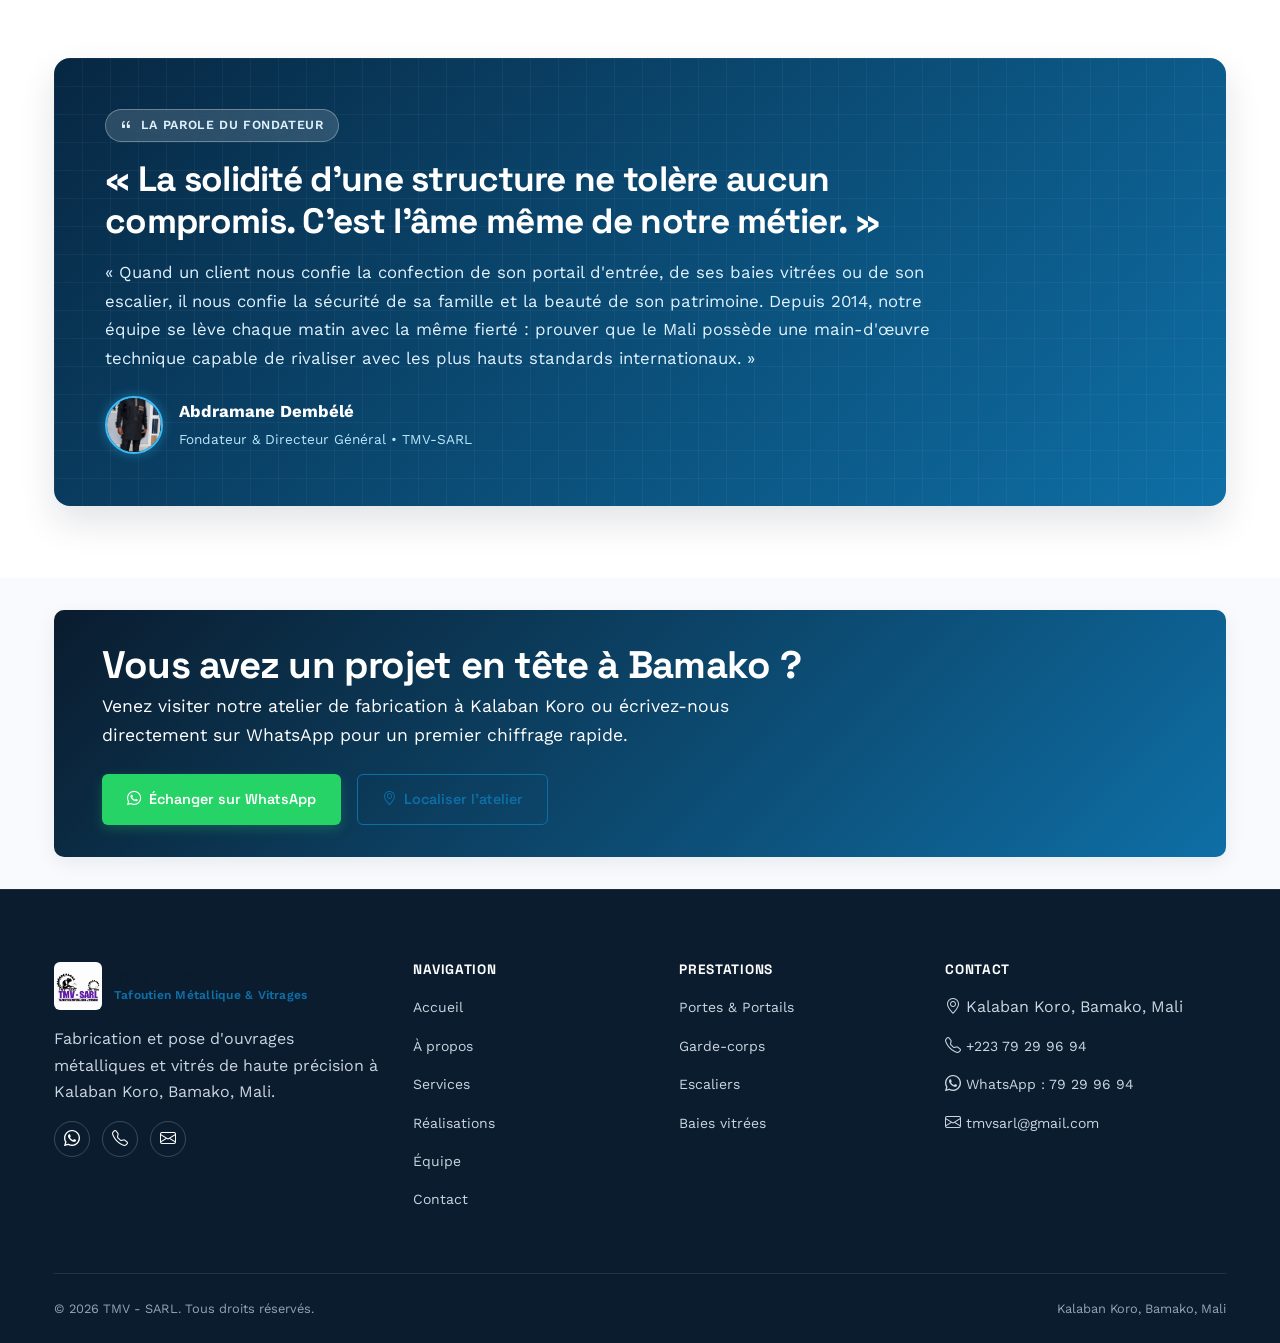
==== commit a5bd72a1: "feat: integration des 22 photos reelles, numero unique 79 29 96 94, background hero et filtres fonct" ====
--- a/a-propos.html
+++ b/a-propos.html
@@ -24,7 +24,7 @@
       </div>
       <div style="display:flex;gap:18px;align-items:center;flex-wrap:wrap;">
         <span class="top-bar-item"><i class="bi bi-envelope-fill"></i> <a href="mailto:tmvsarl@gmail.com">tmvsarl@gmail.com</a></span>
-        <span class="top-bar-item"><i class="bi bi-whatsapp"></i> <a href="https://wa.me/22399967263" target="_blank" rel="noopener">WhatsApp : +223 99 96 72 63</a></span>
+        <span class="top-bar-item"><i class="bi bi-whatsapp"></i> <a href="https://wa.me/22379299694" target="_blank" rel="noopener">WhatsApp : +223 79 29 96 94</a></span>
       </div>
     </div>
   </aside>
@@ -53,17 +53,17 @@
             <a href="index.html#devis" class="btn btn-primary btn-block">
               <i class="bi bi-file-earmark-text"></i> Demander un devis gratuit
             </a>
-            <a href="tel:+22399967263" class="btn btn-outline-dark btn-block">
-              <i class="bi bi-telephone-fill"></i> Appeler : +223 99 96 72 63
-            </a>
-            <a href="https://wa.me/22399967263?text=Bonjour%20TMV,%20je%20souhaite%20un%20devis." target="_blank" rel="noopener" class="btn btn-whatsapp btn-block">
+            <a href="tel:+22379299694" class="btn btn-outline-dark btn-block">
+              <i class="bi bi-telephone-fill"></i> Appeler : +223 79 29 96 94
+            </a>
+            <a href="https://wa.me/22379299694?text=Bonjour%20TMV,%20je%20souhaite%20un%20devis." target="_blank" rel="noopener" class="btn btn-whatsapp btn-block">
               <i class="bi bi-whatsapp"></i> Échanger sur WhatsApp
             </a>
           </div>
         </nav>
         <div class="nav-cta">
-          <a href="tel:+22399967263" class="nav-phone" title="Appeler TMV-SARL au +223 99 96 72 63">
-            <i class="bi bi-telephone-fill"></i> +223 99 96 72 63
+          <a href="tel:+22379299694" class="nav-phone" title="Appeler TMV-SARL au +223 79 29 96 94">
+            <i class="bi bi-telephone-fill"></i> +223 79 29 96 94
           </a>
           <a href="index.html#devis" class="btn btn-primary">
             Demander un devis <i class="bi bi-arrow-right"></i>
@@ -250,10 +250,8 @@
             <p style="font-size:1.05rem;line-height:1.7;margin-top:var(--space-3);">
               « Quand un client nous confie la confection de son portail d'entrée, de ses baies vitrées ou de son escalier, il nous confie la sécurité de sa famille et la beauté de son patrimoine. Depuis 2014, notre équipe se lève chaque matin avec la même fierté : prouver que le Mali possède une main-d'œuvre technique capable de rivaliser avec les plus hauts standards internationaux. »
             </p>
-            <div style="display:flex;align-items:center;gap:14px;margin-top:var(--space-4);">
-              <div style="width:48px;height:48px;border-radius:50%;background:#38BDF8;color:#072742;display:flex;align-items:center;justify-content:center;font-weight:700;font-size:1.2rem;">
-                AD
-              </div>
+            <div style="display:flex;align-items:center;gap:16px;margin-top:var(--space-4);">
+              <img src="images/dg.jpg" alt="Abdramane Dembélé — Fondateur TMV-SARL" style="width:58px;height:58px;border-radius:50%;object-fit:cover;border:2px solid #38BDF8;box-shadow:0 0 12px rgba(56,189,248,0.4);" />
               <div>
                 <strong style="color:var(--white);display:block;font-size:1.05rem;">Abdramane Dembélé</strong>
                 <span style="color:#BAE6FD;font-size:0.85rem;">Fondateur &amp; Directeur Général • TMV-SARL</span>
@@ -273,7 +271,7 @@
             <p class="lede" style="color:var(--steel-200);">Venez visiter notre atelier de fabrication à Kalaban Koro ou écrivez-nous directement sur WhatsApp pour un premier chiffrage rapide.</p>
           </div>
           <div style="display:flex;gap:var(--space-3);flex-wrap:wrap;">
-            <a href="https://wa.me/22399967263?text=Bonjour%20TMV,%20je%20souhaite%20un%20devis%20ou%20visiter%20votre%20atelier." target="_blank" rel="noopener" class="btn btn-whatsapp">
+            <a href="https://wa.me/22379299694?text=Bonjour%20TMV,%20je%20souhaite%20un%20devis%20ou%20visiter%20votre%20atelier." target="_blank" rel="noopener" class="btn btn-whatsapp">
               <i class="bi bi-whatsapp"></i> Échanger sur WhatsApp
             </a>
             <a href="contact.html" class="btn btn-outline">
@@ -295,8 +293,8 @@
           </a>
           <p>Fabrication et pose d'ouvrages métalliques et vitrés de haute précision à Kalaban Koro, Bamako, Mali.</p>
           <div class="social-row" aria-label="Réseaux sociaux">
-            <a href="https://wa.me/22399967263" target="_blank" rel="noopener" aria-label="WhatsApp"><i class="bi bi-whatsapp"></i></a>
-            <a href="tel:+22399967263" aria-label="Téléphone"><i class="bi bi-telephone"></i></a>
+            <a href="https://wa.me/22379299694" target="_blank" rel="noopener" aria-label="WhatsApp"><i class="bi bi-whatsapp"></i></a>
+            <a href="tel:+22379299694" aria-label="Téléphone"><i class="bi bi-telephone"></i></a>
             <a href="mailto:tmvsarl@gmail.com" aria-label="Email"><i class="bi bi-envelope"></i></a>
           </div>
         </div>
@@ -324,8 +322,8 @@
           <h4>Contact</h4>
           <ul class="footer-links">
             <li><i class="bi bi-geo-alt"></i> Kalaban Koro, Bamako, Mali</li>
-            <li><i class="bi bi-telephone"></i> <a href="tel:+22399967263">+223 99 96 72 63</a></li>
-            <li><i class="bi bi-whatsapp"></i> <a href="https://wa.me/22399967263" target="_blank" rel="noopener">WhatsApp : 99 96 72 63</a></li>
+            <li><i class="bi bi-telephone"></i> <a href="tel:+22379299694">+223 79 29 96 94</a></li>
+            <li><i class="bi bi-whatsapp"></i> <a href="https://wa.me/22379299694" target="_blank" rel="noopener">WhatsApp : 79 29 96 94</a></li>
             <li><i class="bi bi-envelope"></i> <a href="mailto:tmvsarl@gmail.com">tmvsarl@gmail.com</a></li>
           </ul>
         </div>
@@ -337,7 +335,7 @@
     </div>
   </footer>
 
-  <a href="https://wa.me/22399967263?text=Bonjour%20TMV,%20je%20souhaite%20des%20informations." class="whatsapp-float" id="whatsappFloat" target="_blank" rel="noopener" aria-label="Discuter sur WhatsApp" title="Discuter sur WhatsApp">
+  <a href="https://wa.me/22379299694?text=Bonjour%20TMV,%20je%20souhaite%20des%20informations." class="whatsapp-float" id="whatsappFloat" target="_blank" rel="noopener" aria-label="Discuter sur WhatsApp" title="Discuter sur WhatsApp">
     <i class="bi bi-whatsapp"></i>
   </a>
   <button class="back-to-top" id="backToTop" aria-label="Retour en haut de page">
@@ -346,8 +344,8 @@
 
   <aside class="mobile-action-bar" aria-label="Contact rapide mobile">
     <div class="mobile-action-grid">
-      <a href="tel:+22399967263" class="mobile-btn call"><i class="bi bi-telephone-fill"></i> Appeler</a>
-      <a href="https://wa.me/22399967263?text=Bonjour%20TMV,%20je%20souhaite%20un%20devis." target="_blank" rel="noopener" class="mobile-btn wa"><i class="bi bi-whatsapp"></i> WhatsApp</a>
+      <a href="tel:+22379299694" class="mobile-btn call"><i class="bi bi-telephone-fill"></i> Appeler</a>
+      <a href="https://wa.me/22379299694?text=Bonjour%20TMV,%20je%20souhaite%20un%20devis." target="_blank" rel="noopener" class="mobile-btn wa"><i class="bi bi-whatsapp"></i> WhatsApp</a>
     </div>
   </aside>
 
--- a/css/style.css
+++ b/css/style.css
@@ -421,9 +421,8 @@
   position: relative;
   overflow: hidden;
   background:
-    radial-gradient(circle at 85% 20%, rgba(56, 189, 248, 0.28) 0%, transparent 55%),
-    radial-gradient(circle at 15% 85%, rgba(14, 111, 166, 0.35) 0%, transparent 60%),
-    linear-gradient(135deg, #072742 0%, #0B466E 40%, #0E6FA6 100%);
+    linear-gradient(135deg, rgba(7, 39, 66, 0.92) 0%, rgba(11, 70, 110, 0.86) 45%, rgba(7, 39, 66, 0.96) 100%),
+    url('../images/realisations/portail-villa-luxe-ferronnerie-dore-bamako.jpg') center/cover no-repeat;
   color: var(--white);
   padding-block: var(--space-6) var(--space-7);
   border-bottom: 2px solid #09375C;
@@ -1486,7 +1485,9 @@
    ========================================================================= */
 .page-banner {
   position: relative;
-  background: linear-gradient(135deg, #072742 0%, #0B466E 45%, #0E6FA6 100%);
+  background: 
+    linear-gradient(135deg, rgba(7, 39, 66, 0.92) 0%, rgba(11, 70, 110, 0.86) 45%, rgba(14, 111, 166, 0.92) 100%),
+    url('../images/realisations/portail-villa-noir-brillant-or-medaillon.jpg') center/cover no-repeat;
   padding-block: clamp(3.5rem, 6vw, 5.5rem);
   color: var(--white);
   overflow: hidden;
@@ -1902,4 +1903,135 @@
   .timeline-card { padding: 14px 16px; }
   .executive-pillars { grid-template-columns: 1fr; }
   .workshop-showcase-bar { flex-direction: column; align-items: flex-start; gap: 8px; }
+}
+
+/* =========================================================================
+   FAQ & ACCORDION (FOIRE AUX QUESTIONS)
+   ========================================================================= */
+.faq-grid {
+  max-width: 860px;
+  margin: var(--space-5) auto 0;
+  display: flex;
+  flex-direction: column;
+  gap: var(--space-3);
+}
+
+.faq-item {
+  background: var(--white);
+  border: 1px solid var(--grey-200);
+  border-radius: var(--radius-md);
+  box-shadow: var(--shadow-sm);
+  overflow: hidden;
+  transition: border-color 0.25s ease, box-shadow 0.25s ease;
+}
+
+.faq-item:hover {
+  border-color: #BAE6FD;
+  box-shadow: var(--shadow-md);
+}
+
+.faq-item.is-open {
+  border-color: var(--tmv-primary);
+  box-shadow: 0 6px 20px rgba(14, 111, 166, 0.12);
+}
+
+.faq-question {
+  width: 100%;
+  display: flex;
+  align-items: center;
+  justify-content: space-between;
+  gap: var(--space-3);
+  padding: var(--space-4) var(--space-5);
+  background: transparent;
+  border: none;
+  cursor: pointer;
+  text-align: left;
+  font-family: var(--font-head);
+  font-size: 1.05rem;
+  font-weight: 600;
+  color: var(--text-dark);
+  transition: color 0.2s ease, background-color 0.2s ease;
+}
+
+.faq-question:hover {
+  color: var(--tmv-primary);
+  background: #F8FAFC;
+}
+
+.faq-item.is-open .faq-question {
+  color: var(--tmv-primary-dark);
+  background: #F0F7FC;
+}
+
+.faq-icon {
+  width: 32px;
+  height: 32px;
+  border-radius: 50%;
+  background: var(--tmv-sky-soft);
+  color: var(--tmv-primary);
+  display: flex;
+  align-items: center;
+  justify-content: center;
+  font-size: 0.9rem;
+  flex-shrink: 0;
+  transition: transform 0.3s cubic-bezier(0.16, 1, 0.3, 1), background-color 0.2s ease, color 0.2s ease;
+}
+
+.faq-item.is-open .faq-icon {
+  transform: rotate(180deg);
+  background: var(--tmv-primary);
+  color: var(--white);
+}
+
+.faq-answer {
+  display: grid;
+  grid-template-rows: 0fr;
+  transition: grid-template-rows 0.3s cubic-bezier(0.16, 1, 0.3, 1);
+}
+
+.faq-item.is-open .faq-answer {
+  grid-template-rows: 1fr;
+}
+
+.faq-answer-inner {
+  overflow: hidden;
+}
+
+.faq-answer-inner p {
+  padding: 0 var(--space-5) var(--space-4);
+  font-size: 0.95rem;
+  line-height: 1.7;
+  color: var(--text-muted);
+  margin: 0;
+}
+
+.faq-answer-inner strong {
+  color: var(--text-dark);
+}
+
+.faq-extra-help {
+  text-align: center;
+  margin-top: var(--space-5);
+  padding: var(--space-4);
+  background: var(--white);
+  border: 1px dashed var(--grey-300);
+  border-radius: var(--radius-md);
+  max-width: 680px;
+  margin-inline: auto;
+}
+
+@media (max-width: 768px) {
+  .faq-question {
+    padding: 14px 16px;
+    font-size: 0.95rem;
+  }
+  .faq-answer-inner p {
+    padding: 0 16px 14px;
+    font-size: 0.88rem;
+  }
+  .faq-icon {
+    width: 28px;
+    height: 28px;
+    font-size: 0.8rem;
+  }
 }
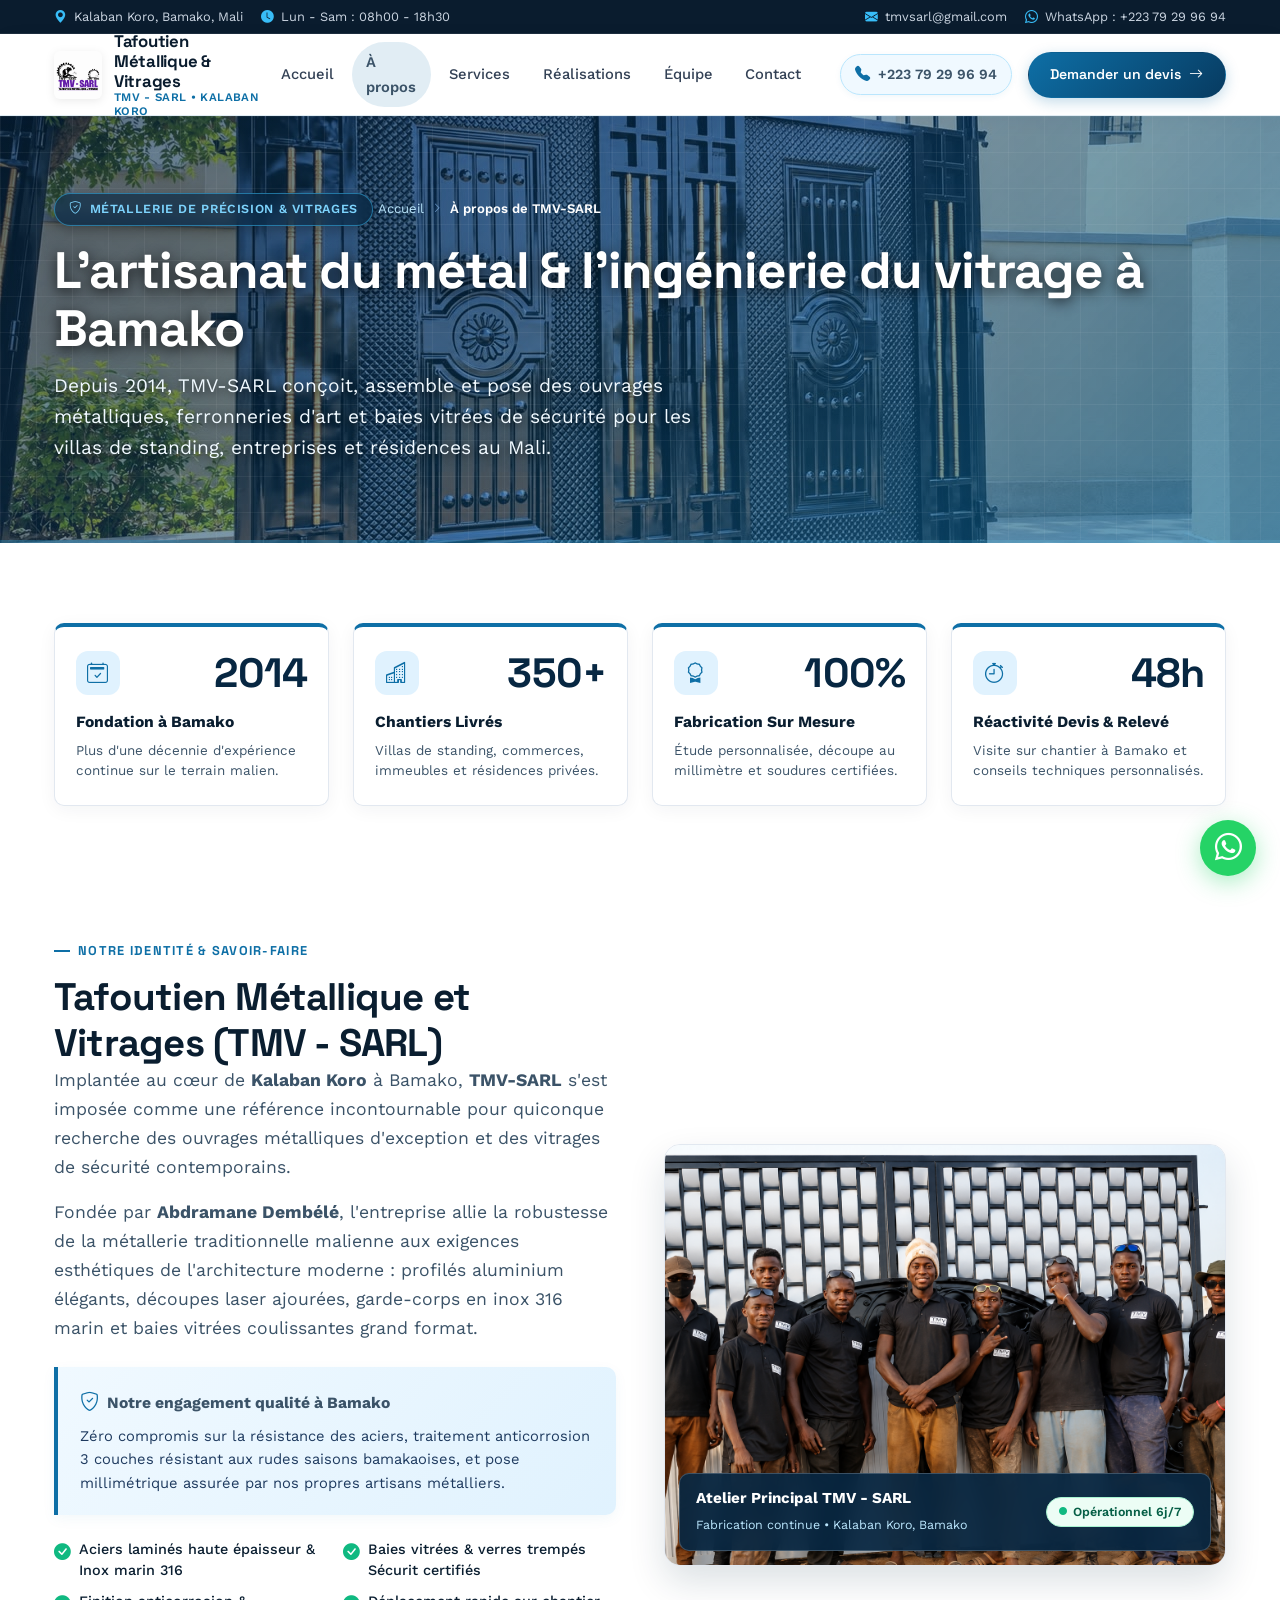
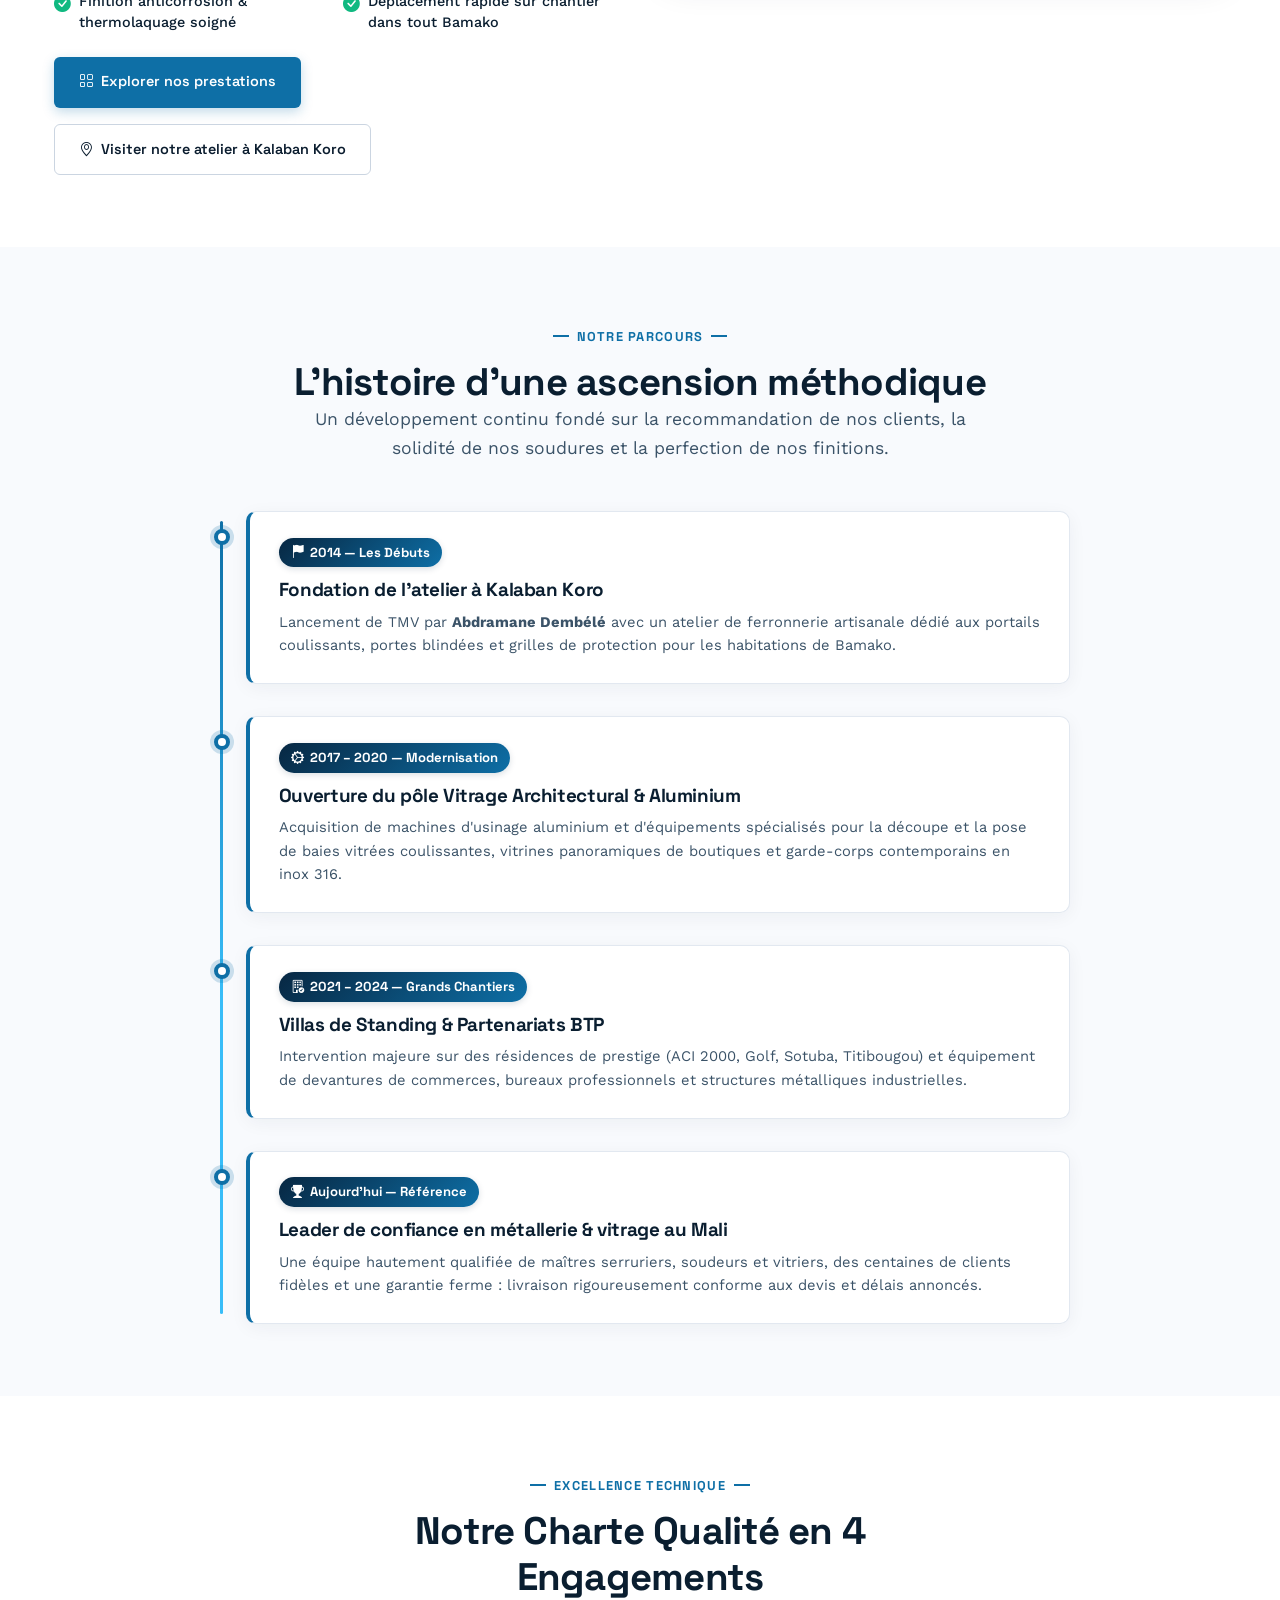
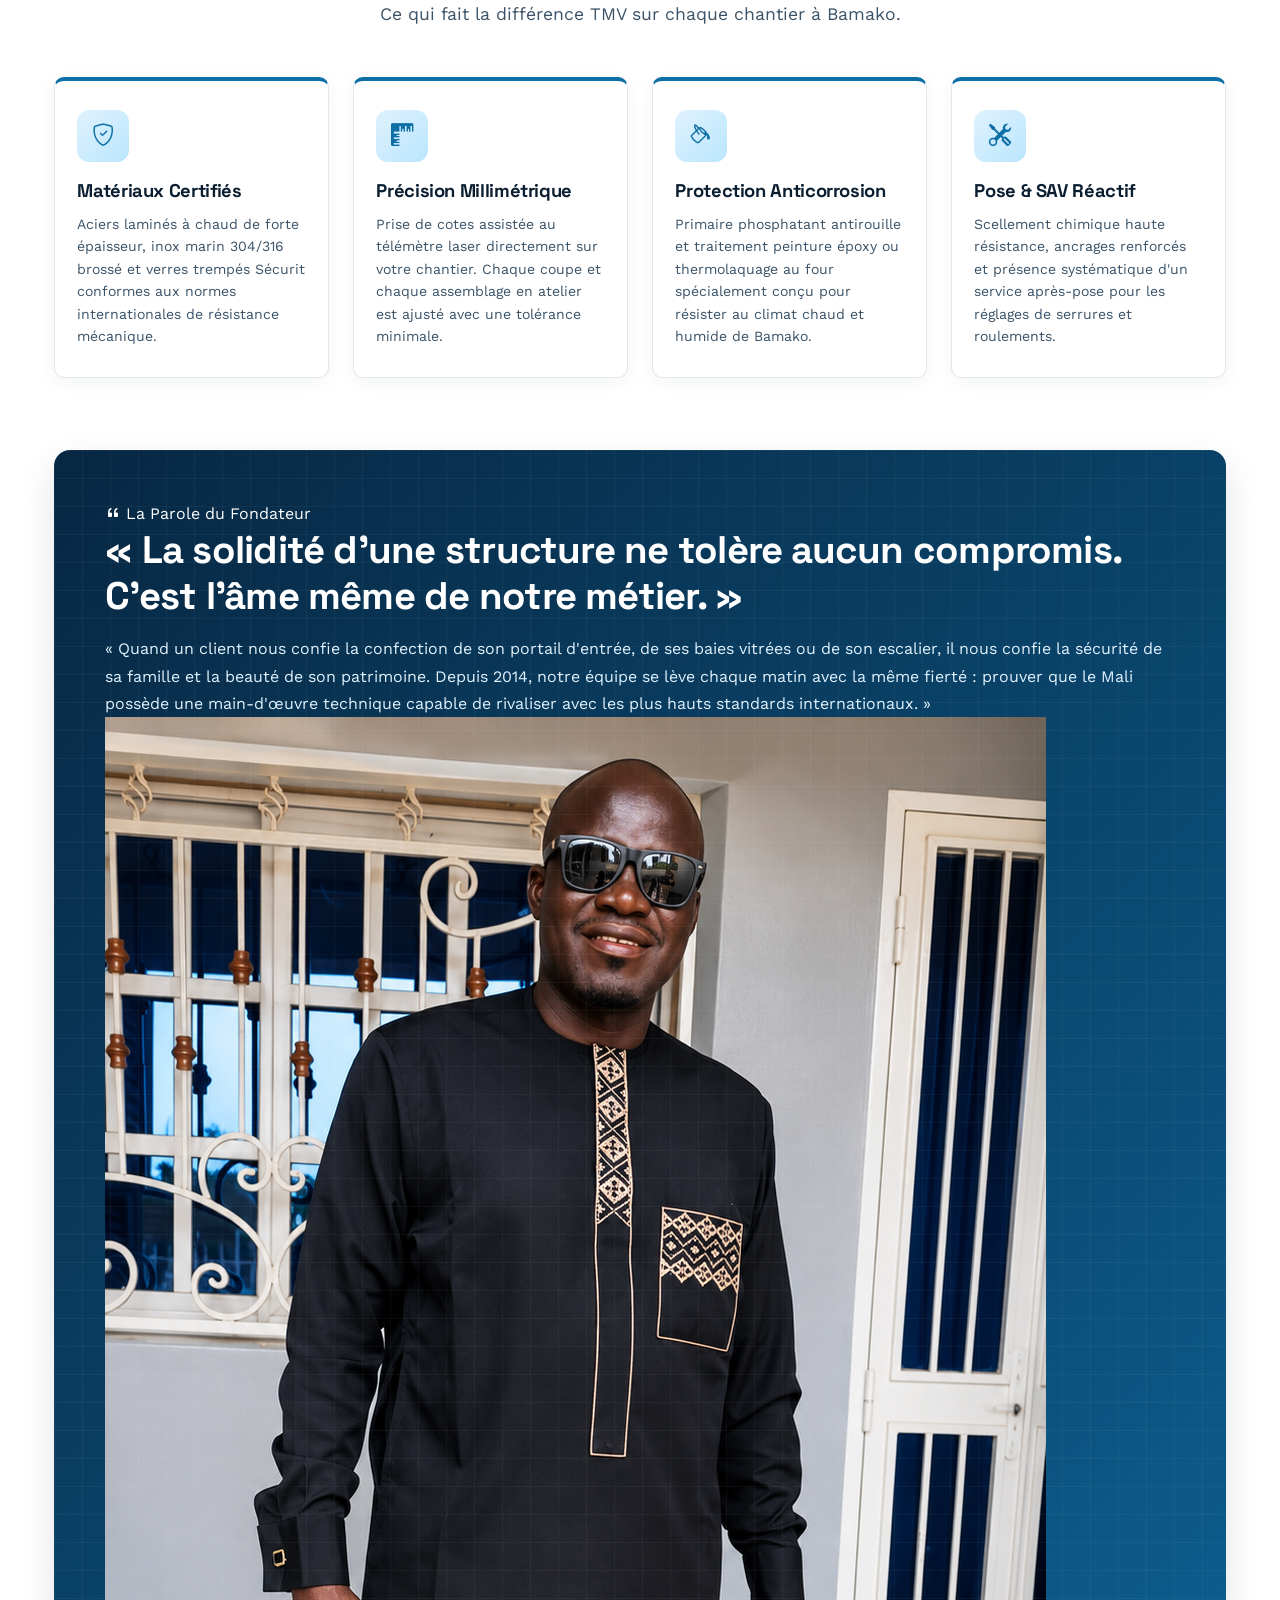
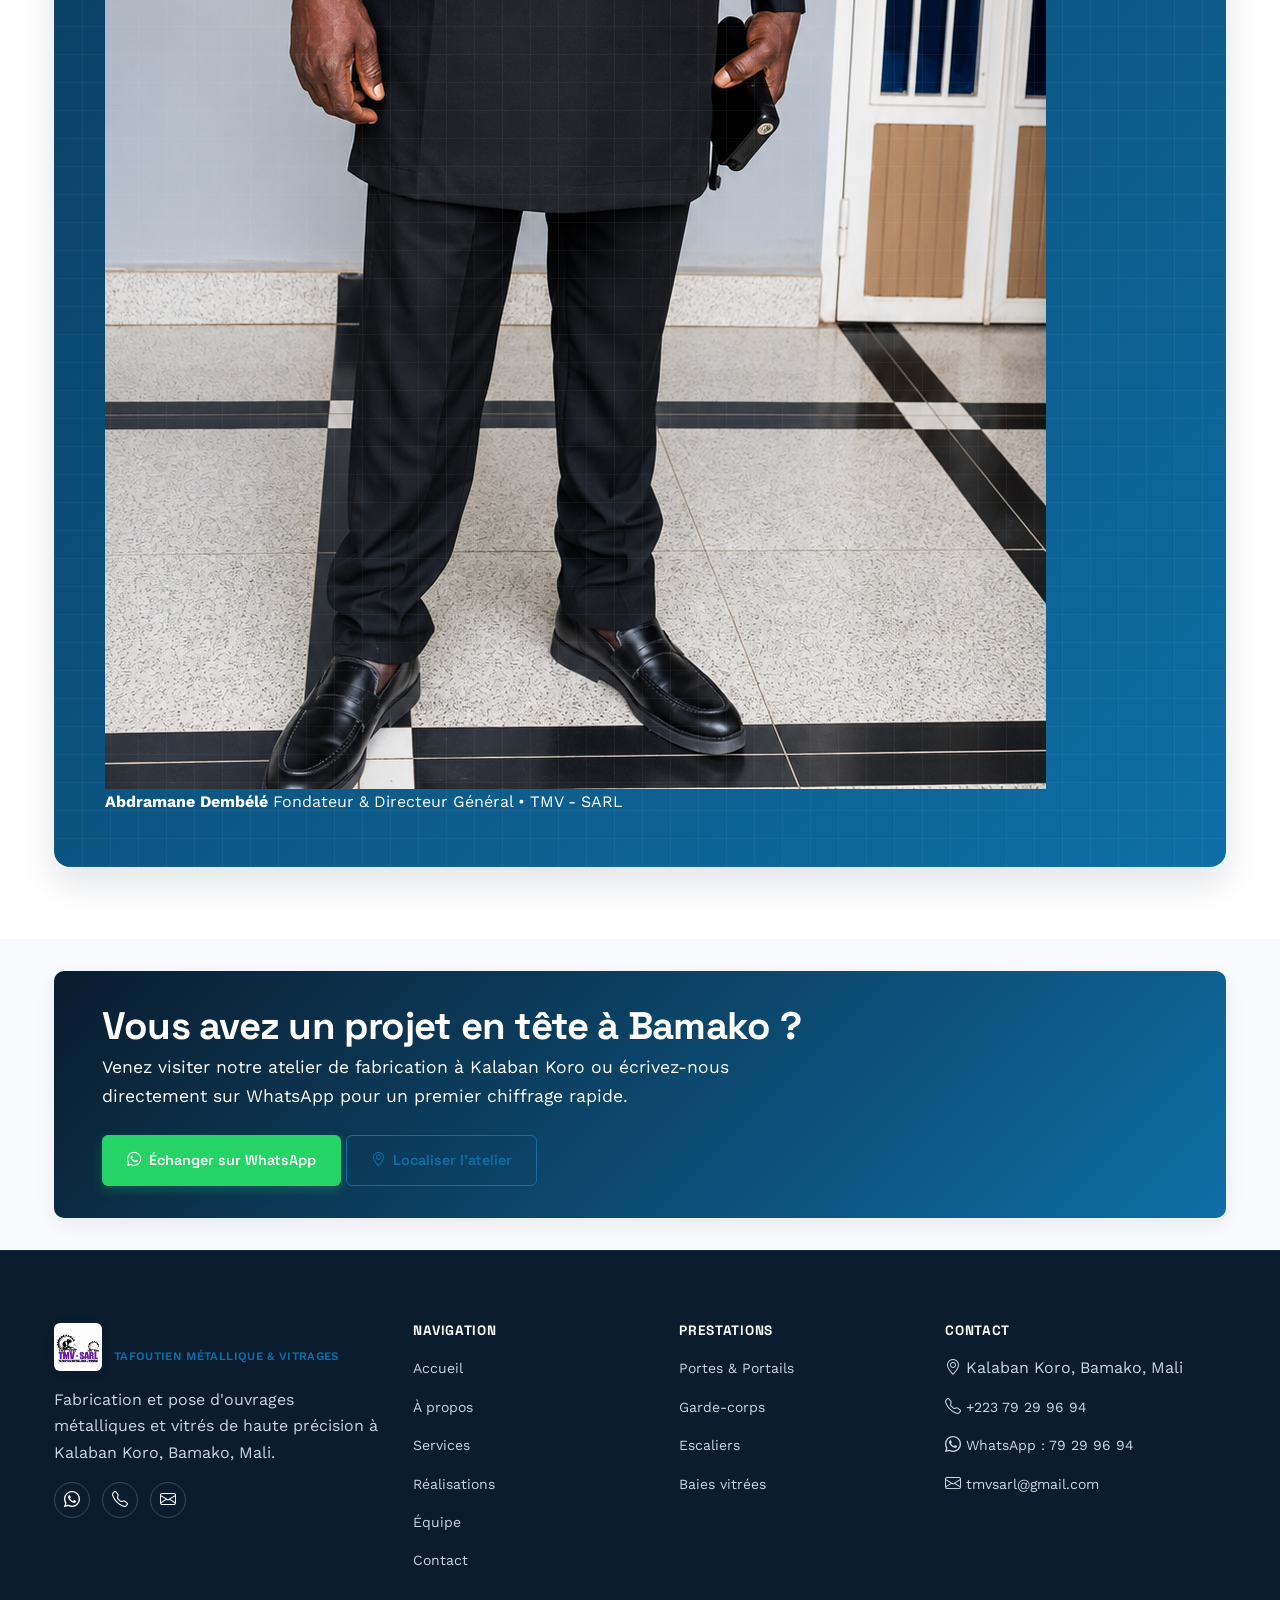
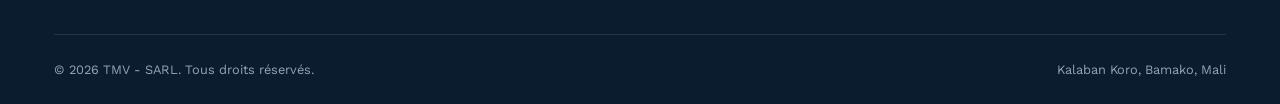
==== commit cb5add1b: "feat: barre de navigation mobile style Apple iOS et refonte executive de la section savoir-faire PC " ====
--- a/a-propos.html
+++ b/a-propos.html
@@ -96,22 +96,34 @@
       <div class="container">
         <div class="stat-grid-corporate reveal">
           <div class="stat-card-corporate">
-            <div class="stat-num">2014</div>
+            <div class="stat-card-top">
+              <span class="stat-icon"><i class="bi bi-calendar2-check"></i></span>
+              <span class="stat-num">2014</span>
+            </div>
             <strong>Fondation à Bamako</strong>
             <p>Plus d'une décennie d'expérience continue sur le terrain malien.</p>
           </div>
           <div class="stat-card-corporate">
-            <div class="stat-num">350+</div>
+            <div class="stat-card-top">
+              <span class="stat-icon"><i class="bi bi-buildings"></i></span>
+              <span class="stat-num">350+</span>
+            </div>
             <strong>Chantiers Livrés</strong>
             <p>Villas de standing, commerces, immeubles et résidences privées.</p>
           </div>
           <div class="stat-card-corporate">
-            <div class="stat-num">100%</div>
+            <div class="stat-card-top">
+              <span class="stat-icon"><i class="bi bi-award"></i></span>
+              <span class="stat-num">100%</span>
+            </div>
             <strong>Fabrication Sur Mesure</strong>
             <p>Étude personnalisée, découpe au millimètre et soudures certifiées.</p>
           </div>
           <div class="stat-card-corporate">
-            <div class="stat-num">48h</div>
+            <div class="stat-card-top">
+              <span class="stat-icon"><i class="bi bi-stopwatch"></i></span>
+              <span class="stat-num">48h</span>
+            </div>
             <strong>Réactivité Devis &amp; Relevé</strong>
             <p>Visite sur chantier à Bamako et conseils techniques personnalisés.</p>
           </div>
@@ -128,25 +140,37 @@
           <p class="lede">Implantée au cœur de <strong>Kalaban Koro</strong> à Bamako, <strong>TMV-SARL</strong> s'est imposée comme une référence incontournable pour quiconque recherche des ouvrages métalliques d'exception et des vitrages de sécurité contemporains.</p>
           <p class="lede" style="margin-top:var(--space-3);">Fondée par <strong>Abdramane Dembélé</strong>, l'entreprise allie la robustesse de la métallerie traditionnelle malienne aux exigences esthétiques de l'architecture moderne : profilés aluminium élégants, découpes laser ajourées, garde-corps en inox 316 marin et baies vitrées coulissantes grand format.</p>
           
-          <div style="background:var(--tmv-sky-soft);border-left:4px solid var(--tmv-primary);padding:var(--space-3) var(--space-4);border-radius:0 var(--radius-sm) var(--radius-sm) 0;margin-block:var(--space-4);">
-            <p style="margin:0;font-size:0.95rem;color:var(--tmv-primary-dark);line-height:1.6;">
-              <i class="bi bi-check2-circle" style="color:var(--tmv-primary);font-size:1.1rem;margin-right:6px;"></i>
-              <strong>Notre engagement :</strong> Zéro compromis sur la qualité des aciers, traitement anticorrosion 3 couches résistant aux rudes saisons bamakaoises, et pose millimétrique par nos équipes d'artisans.
-            </p>
-          </div>
-
-          <div style="display:flex;gap:var(--space-3);margin-top:var(--space-4);flex-wrap:wrap;">
-            <a href="services.html" class="btn btn-primary">Explorer nos prestations</a>
-            <a href="contact.html" class="btn btn-outline-dark">Visiter notre atelier à Kalaban Koro</a>
+          <div class="about-highlight-box">
+            <div class="about-highlight-header">
+              <i class="bi bi-shield-check"></i>
+              <strong>Notre engagement qualité à Bamako</strong>
+            </div>
+            <p>Zéro compromis sur la résistance des aciers, traitement anticorrosion 3 couches résistant aux rudes saisons bamakaoises, et pose millimétrique assurée par nos propres artisans métalliers.</p>
+          </div>
+
+          <ul class="about-check-list">
+            <li><i class="bi bi-check-circle-fill"></i> Aciers laminés haute épaisseur &amp; Inox marin 316</li>
+            <li><i class="bi bi-check-circle-fill"></i> Baies vitrées &amp; verres trempés Sécurit certifiés</li>
+            <li><i class="bi bi-check-circle-fill"></i> Finition anticorrosion &amp; thermolaquage soigné</li>
+            <li><i class="bi bi-check-circle-fill"></i> Déplacement rapide sur chantier dans tout Bamako</li>
+          </ul>
+
+          <div class="about-actions">
+            <a href="services.html" class="btn btn-primary">
+              <i class="bi bi-grid"></i> Explorer nos prestations
+            </a>
+            <a href="contact.html" class="btn btn-outline-dark">
+              <i class="bi bi-geo-alt"></i> Visiter notre atelier à Kalaban Koro
+            </a>
           </div>
         </div>
 
         <div class="split-media">
-          <div class="hero-showcase" style="border:none;box-shadow:var(--shadow-md);">
-            <img src="images/equipe/equipe.jpg" alt="L'atelier TMV à Kalaban Koro, Bamako" style="height:440px;object-fit:cover;" />
-            <div class="hero-showcase-badge">
-              <div>
-                <strong>Atelier Principal TMV-SARL</strong>
+          <div class="about-media-card">
+            <img src="images/equipe/equipe.jpg" alt="L'atelier TMV à Kalaban Koro, Bamako" />
+            <div class="about-media-badge">
+              <div class="about-media-info">
+                <strong>Atelier Principal TMV - SARL</strong>
                 <span>Fabrication continue • Kalaban Koro, Bamako</span>
               </div>
               <span class="workshop-badge-pill"><i class="bi bi-circle-fill" style="font-size:0.5rem;color:#10B981;"></i> Opérationnel 6j/7</span>
@@ -168,7 +192,7 @@
         <div class="timeline-corporate reveal">
           <div class="timeline-node">
             <div class="timeline-card">
-              <span class="timeline-date-pill">2014 — Les Débuts</span>
+              <span class="timeline-date-pill"><i class="bi bi-flag-fill"></i> 2014 — Les Débuts</span>
               <h3>Fondation de l'atelier à Kalaban Koro</h3>
               <p>Lancement de TMV par <strong>Abdramane Dembélé</strong> avec un atelier de ferronnerie artisanale dédié aux portails coulissants, portes blindées et grilles de protection pour les habitations de Bamako.</p>
             </div>
@@ -176,7 +200,7 @@
 
           <div class="timeline-node">
             <div class="timeline-card">
-              <span class="timeline-date-pill">2017 – 2020 — Modernisation</span>
+              <span class="timeline-date-pill"><i class="bi bi-gear-wide-connected"></i> 2017 – 2020 — Modernisation</span>
               <h3>Ouverture du pôle Vitrage Architectural &amp; Aluminium</h3>
               <p>Acquisition de machines d'usinage aluminium et d'équipements spécialisés pour la découpe et la pose de baies vitrées coulissantes, vitrines panoramiques de boutiques et garde-corps contemporains en inox 316.</p>
             </div>
@@ -184,7 +208,7 @@
 
           <div class="timeline-node">
             <div class="timeline-card">
-              <span class="timeline-date-pill">2021 – 2024 — Grands Chantiers</span>
+              <span class="timeline-date-pill"><i class="bi bi-building-check"></i> 2021 – 2024 — Grands Chantiers</span>
               <h3>Villas de Standing &amp; Partenariats BTP</h3>
               <p>Intervention majeure sur des résidences de prestige (ACI 2000, Golf, Sotuba, Titibougou) et équipement de devantures de commerces, bureaux professionnels et structures métalliques industrielles.</p>
             </div>
@@ -192,7 +216,7 @@
 
           <div class="timeline-node">
             <div class="timeline-card">
-              <span class="timeline-date-pill">Aujourd'hui — Référence</span>
+              <span class="timeline-date-pill"><i class="bi bi-trophy-fill"></i> Aujourd'hui — Référence</span>
               <h3>Leader de confiance en métallerie &amp; vitrage au Mali</h3>
               <p>Une équipe hautement qualifiée de maîtres serruriers, soudeurs et vitriers, des centaines de clients fidèles et une garantie ferme : livraison rigoureusement conforme aux devis et délais annoncés.</p>
             </div>
@@ -202,7 +226,7 @@
     </section>
 
     <!-- ============ LES 4 PILIERS DE LA CHARTE QUALITÉ TMV ============ -->
-    <section>
+    <section class="quality-section">
       <div class="container">
         <div class="section-head center reveal">
           <span class="eyebrow">Excellence Technique</span>
@@ -210,26 +234,26 @@
           <p class="lede" style="margin-inline:auto;">Ce qui fait la différence TMV sur chaque chantier à Bamako.</p>
         </div>
 
-        <div class="grid grid-4 reveal">
-          <div class="card value-card">
+        <div class="quality-grid reveal">
+          <div class="value-card">
             <div class="card-icon"><i class="bi bi-shield-check"></i></div>
             <h3>Matériaux Certifiés</h3>
             <p>Aciers laminés à chaud de forte épaisseur, inox marin 304/316 brossé et verres trempés Sécurit conformes aux normes internationales de résistance mécanique.</p>
           </div>
 
-          <div class="card value-card">
+          <div class="value-card">
             <div class="card-icon"><i class="bi bi-rulers"></i></div>
             <h3>Précision Millimétrique</h3>
             <p>Prise de cotes assistée au télémètre laser directement sur votre chantier. Chaque coupe et chaque assemblage en atelier est ajusté avec une tolérance minimale.</p>
           </div>
 
-          <div class="card value-card">
+          <div class="value-card">
             <div class="card-icon"><i class="bi bi-paint-bucket"></i></div>
             <h3>Protection Anticorrosion</h3>
             <p>Primaire phosphatant antirouille et traitement peinture époxy ou thermolaquage au four spécialement conçu pour résister au climat chaud et humide de Bamako.</p>
           </div>
 
-          <div class="card value-card">
+          <div class="value-card">
             <div class="card-icon"><i class="bi bi-tools"></i></div>
             <h3>Pose &amp; SAV Réactif</h3>
             <p>Scellement chimique haute résistance, ancrages renforcés et présence systématique d'un service après-pose pour les réglages de serrures et roulements.</p>
@@ -242,19 +266,19 @@
     <section style="padding-top:0;">
       <div class="container">
         <div class="manifesto-box reveal">
-          <div style="max-width:850px;position:relative;z-index:2;">
-            <span class="page-banner-badge" style="background:rgba(255,255,255,0.15);color:#E0F2FE;border-color:rgba(255,255,255,0.3);margin-bottom:var(--space-3);">
+          <div class="manifesto-inner">
+            <span class="manifesto-badge">
               <i class="bi bi-quote"></i> La Parole du Fondateur
             </span>
-            <h2 style="font-size:clamp(1.5rem, 3vw, 2.2rem);">« La solidité d'une structure ne tolère aucun compromis. C'est l'âme même de notre métier. »</h2>
-            <p style="font-size:1.05rem;line-height:1.7;margin-top:var(--space-3);">
+            <h2>« La solidité d'une structure ne tolère aucun compromis. C'est l'âme même de notre métier. »</h2>
+            <p>
               « Quand un client nous confie la confection de son portail d'entrée, de ses baies vitrées ou de son escalier, il nous confie la sécurité de sa famille et la beauté de son patrimoine. Depuis 2014, notre équipe se lève chaque matin avec la même fierté : prouver que le Mali possède une main-d'œuvre technique capable de rivaliser avec les plus hauts standards internationaux. »
             </p>
-            <div style="display:flex;align-items:center;gap:16px;margin-top:var(--space-4);">
-              <img src="images/dg.jpg" alt="Abdramane Dembélé — Fondateur TMV-SARL" style="width:58px;height:58px;border-radius:50%;object-fit:cover;border:2px solid #38BDF8;box-shadow:0 0 12px rgba(56,189,248,0.4);" />
-              <div>
-                <strong style="color:var(--white);display:block;font-size:1.05rem;">Abdramane Dembélé</strong>
-                <span style="color:#BAE6FD;font-size:0.85rem;">Fondateur &amp; Directeur Général • TMV-SARL</span>
+            <div class="manifesto-founder">
+              <img src="images/dg.jpg" alt="Abdramane Dembélé — Fondateur TMV-SARL" class="founder-avatar" />
+              <div class="founder-info">
+                <strong>Abdramane Dembélé</strong>
+                <span>Fondateur &amp; Directeur Général • TMV - SARL</span>
               </div>
             </div>
           </div>
@@ -268,9 +292,9 @@
         <div class="cta-band reveal">
           <div>
             <h2>Vous avez un projet en tête à Bamako ?</h2>
-            <p class="lede" style="color:var(--steel-200);">Venez visiter notre atelier de fabrication à Kalaban Koro ou écrivez-nous directement sur WhatsApp pour un premier chiffrage rapide.</p>
-          </div>
-          <div style="display:flex;gap:var(--space-3);flex-wrap:wrap;">
+            <p class="lede" style="color:var(--steel-200);margin-bottom:0;">Venez visiter notre atelier de fabrication à Kalaban Koro ou écrivez-nous directement sur WhatsApp pour un premier chiffrage rapide.</p>
+          </div>
+          <div class="cta-band-actions">
             <a href="https://wa.me/22379299694?text=Bonjour%20TMV,%20je%20souhaite%20un%20devis%20ou%20visiter%20votre%20atelier." target="_blank" rel="noopener" class="btn btn-whatsapp">
               <i class="bi bi-whatsapp"></i> Échanger sur WhatsApp
             </a>
@@ -342,12 +366,33 @@
     <i class="bi bi-arrow-up"></i>
   </button>
 
-  <aside class="mobile-action-bar" aria-label="Contact rapide mobile">
-    <div class="mobile-action-grid">
-      <a href="tel:+22379299694" class="mobile-btn call"><i class="bi bi-telephone-fill"></i> Appeler</a>
-      <a href="https://wa.me/22379299694?text=Bonjour%20TMV,%20je%20souhaite%20un%20devis." target="_blank" rel="noopener" class="mobile-btn wa"><i class="bi bi-whatsapp"></i> WhatsApp</a>
+  <!-- ============ BARRE DE NAVIGATION MOBILE APPLE ============ -->
+  <nav class="apple-tab-bar" aria-label="Navigation mobile principale">
+    <div class="apple-tab-nav">
+      <a href="index.html" class="apple-tab-item">
+        <i class="bi bi-house-door-fill apple-tab-icon"></i>
+        <span class="apple-tab-label">Accueil</span>
+      </a>
+      <a href="services.html" class="apple-tab-item">
+        <i class="bi bi-tools apple-tab-icon"></i>
+        <span class="apple-tab-label">Services</span>
+      </a>
+      <a href="index.html#devis" class="apple-tab-item tab-highlight" title="Demander une estimation">
+        <div class="tab-highlight-bubble">
+          <i class="bi bi-file-earmark-text-fill"></i>
+        </div>
+        <span class="apple-tab-label">Devis</span>
+      </a>
+      <a href="realisations.html" class="apple-tab-item">
+        <i class="bi bi-images apple-tab-icon"></i>
+        <span class="apple-tab-label">Projets</span>
+      </a>
+      <a href="https://wa.me/22379299694?text=Bonjour%20TMV,%20je%20souhaite%20des%20informations." target="_blank" rel="noopener" class="apple-tab-item tab-whatsapp" title="Discuter sur WhatsApp">
+        <i class="bi bi-whatsapp apple-tab-icon"></i>
+        <span class="apple-tab-label">WhatsApp</span>
+      </a>
     </div>
-  </aside>
+  </nav>
 
   <script src="js/script.js"></script>
 </body>
--- a/css/style.css
+++ b/css/style.css
@@ -219,14 +219,18 @@
   top: 0;
   z-index: 1000;
   height: var(--header-h);
-  background: var(--white);
-  border-bottom: 1px solid var(--grey-200);
-  box-shadow: var(--shadow-sm);
-  transition: all 0.25s ease;
+  background: rgba(255, 255, 255, 0.95);
+  backdrop-filter: blur(16px);
+  -webkit-backdrop-filter: blur(16px);
+  border-bottom: 1px solid rgba(14, 111, 166, 0.12);
+  box-shadow: 0 4px 20px -2px rgba(7, 39, 66, 0.06);
+  transition: all 0.25s cubic-bezier(0.16, 1, 0.3, 1);
 }
 .site-header.is-scrolled {
-  height: 72px;
-  box-shadow: var(--shadow-md);
+  height: 70px;
+  background: rgba(255, 255, 255, 0.98);
+  box-shadow: 0 8px 30px -4px rgba(7, 39, 66, 0.12);
+  border-bottom-color: rgba(14, 111, 166, 0.2);
 }
 .nav-wrap {
   height: 100%;
@@ -240,14 +244,20 @@
   align-items: center;
   gap: 12px;
   color: var(--text-dark);
+  text-decoration: none;
+  transition: transform 0.2s ease;
+}
+.brand:hover {
+  transform: translateY(-1px);
 }
 .brand-logo {
   height: 48px;
   width: auto;
   object-fit: contain;
   border-radius: var(--radius-sm);
-}
-.brand-text { line-height: 1.15; }
+  filter: drop-shadow(0 2px 4px rgba(0, 0, 0, 0.08));
+}
+.brand-text { line-height: 1.2; }
 .brand-text strong {
   display: block;
   font-family: var(--font-head);
@@ -257,43 +267,34 @@
 }
 .brand-text span {
   display: block;
-  font-size: 0.75rem;
+  font-size: 0.72rem;
   color: var(--tmv-primary);
   font-weight: 600;
-  letter-spacing: 0.02em;
+  letter-spacing: 0.03em;
+  text-transform: uppercase;
 }
 
 .nav-primary { display: flex; align-items: center; gap: var(--space-4); }
 .nav-links { display: flex; align-items: center; gap: 4px; }
 .nav-links a {
-  color: var(--text-body);
-  font-size: 0.925rem;
+  color: #334155;
+  font-size: 0.92rem;
   font-weight: 500;
-  padding: 0.5rem 0.85rem;
-  border-radius: var(--radius-sm);
+  padding: 0.5rem 0.9rem;
+  border-radius: 999px;
   position: relative;
-  transition: color 0.2s ease;
+  transition: all 0.2s ease;
 }
 .nav-links a::after {
-  content: "";
-  position: absolute;
-  left: 0.85rem;
-  right: 0.85rem;
-  bottom: 0px;
-  height: 2px;
-  background: var(--tmv-primary);
-  transform: scaleX(0);
-  transition: transform 0.2s ease;
+  display: none;
 }
 .nav-links a:hover {
   color: var(--tmv-primary);
-}
-.nav-links a:hover::after,
-.nav-links a[aria-current="page"]::after {
-  transform: scaleX(1);
+  background: rgba(14, 111, 166, 0.08);
 }
 .nav-links a[aria-current="page"] {
-  color: var(--tmv-primary);
+  color: var(--tmv-primary-dark);
+  background: rgba(14, 111, 166, 0.12);
   font-weight: 600;
 }
 
@@ -301,18 +302,42 @@
 .nav-phone {
   display: inline-flex;
   align-items: center;
-  gap: 7px;
-  color: var(--tmv-dark);
-  font-size: 0.875rem;
+  gap: 8px;
+  color: var(--tmv-primary-dark);
+  font-size: 0.88rem;
   font-weight: 600;
   white-space: nowrap;
+  background: #F0F9FF;
+  border: 1px solid #BAE6FD;
+  padding: 7px 14px;
+  border-radius: 999px;
+  transition: all 0.2s ease;
+  box-shadow: 0 2px 6px rgba(14, 111, 166, 0.06);
 }
 .nav-phone i {
   color: var(--tmv-primary);
-  font-size: 1rem;
+  font-size: 0.95rem;
 }
 .nav-phone:hover {
+  background: #E0F2FE;
+  border-color: #38BDF8;
   color: var(--tmv-primary);
+  transform: translateY(-1px);
+  box-shadow: 0 4px 12px rgba(14, 111, 166, 0.12);
+}
+.nav-cta .btn-primary {
+  background: linear-gradient(135deg, #0E6FA6 0%, #073B61 100%);
+  color: var(--white);
+  border-radius: 999px;
+  padding: 0.65rem 1.35rem;
+  font-size: 0.88rem;
+  box-shadow: 0 4px 14px rgba(14, 111, 166, 0.25);
+  transition: all 0.25s ease;
+}
+.nav-cta .btn-primary:hover {
+  background: linear-gradient(135deg, #107bb8 0%, #084978 100%);
+  transform: translateY(-2px);
+  box-shadow: 0 6px 20px rgba(14, 111, 166, 0.38);
 }
 
 .nav-toggle {
@@ -421,7 +446,7 @@
   position: relative;
   overflow: hidden;
   background:
-    linear-gradient(135deg, rgba(7, 39, 66, 0.92) 0%, rgba(11, 70, 110, 0.86) 45%, rgba(7, 39, 66, 0.96) 100%),
+    linear-gradient(135deg, rgba(7, 39, 66, 0.65) 0%, rgba(11, 70, 110, 0.50) 50%, rgba(7, 39, 66, 0.72) 100%),
     url('../images/realisations/portail-villa-luxe-ferronnerie-dore-bamako.jpg') center/cover no-repeat;
   color: var(--white);
   padding-block: var(--space-6) var(--space-7);
@@ -466,9 +491,9 @@
   display: inline-flex;
   align-items: center;
   gap: 9px;
-  background: rgba(255, 255, 255, 0.12);
-  border: 1px solid rgba(255, 255, 255, 0.24);
-  box-shadow: 0 4px 14px rgba(0, 0, 0, 0.15);
+  background: rgba(7, 39, 66, 0.65);
+  border: 1px solid rgba(255, 255, 255, 0.3);
+  box-shadow: 0 4px 14px rgba(0, 0, 0, 0.3);
   padding: 6px 16px;
   border-radius: var(--radius-full);
   font-size: 0.825rem;
@@ -482,6 +507,7 @@
 
 .hero .eyebrow {
   color: #7DD3FC;
+  text-shadow: 0 2px 8px rgba(0, 0, 0, 0.7);
 }
 
 .hero h1 {
@@ -492,6 +518,7 @@
   margin-bottom: var(--space-3);
   letter-spacing: -0.025em;
   font-weight: 700;
+  text-shadow: 0 3px 14px rgba(0, 0, 0, 0.8);
 }
 .hero h1 .highlight {
   display: block;
@@ -500,13 +527,15 @@
   font-size: clamp(1.15rem, 2.1vw, 1.55rem);
   letter-spacing: -0.01em;
   margin-top: 6px;
+  text-shadow: 0 2px 10px rgba(0, 0, 0, 0.8);
 }
 .hero p.lede {
-  color: #E0F2FE;
+  color: #F0F9FF;
   margin-bottom: var(--space-4);
   font-size: 1.05rem;
   line-height: 1.65;
   max-width: 58ch;
+  text-shadow: 0 2px 10px rgba(0, 0, 0, 0.75);
 }
 
 /* Points clés de réassurance dans le hero */
@@ -727,6 +756,218 @@
   font-size: 0.78rem;
   color: var(--text-muted);
 }
+/* -------------------------------------------------------------------------
+   8. PRÉSENTATION DU SAVOIR-FAIRE & ATELIER (#apropos)
+   ------------------------------------------------------------------------- */
+.about-overview-section {
+  padding-block: var(--space-7);
+  background: var(--white);
+  position: relative;
+  overflow: hidden;
+}
+
+.about-overview-grid {
+  display: grid;
+  grid-template-columns: 1fr 1.18fr;
+  gap: clamp(2rem, 5vw, 4.5rem);
+  align-items: center;
+}
+
+/* Cadre média et badges */
+.about-overview-media {
+  position: relative;
+}
+
+.about-overview-frame {
+  position: relative;
+  border-radius: var(--radius-lg);
+  overflow: hidden;
+  box-shadow: 0 20px 48px rgba(7, 39, 66, 0.14);
+  border: 1px solid #E2E8F0;
+  background: #072742;
+}
+
+.about-overview-img {
+  width: 100%;
+  aspect-ratio: 4 / 3;
+  object-fit: cover;
+  display: block;
+  transition: transform 0.4s ease;
+}
+
+.about-overview-frame:hover .about-overview-img {
+  transform: scale(1.02);
+}
+
+/* Badge flottant d'expérience */
+.about-badge-exp {
+  position: absolute;
+  top: 18px;
+  right: 18px;
+  background: rgba(7, 39, 66, 0.92);
+  backdrop-filter: blur(12px);
+  -webkit-backdrop-filter: blur(12px);
+  border: 1px solid rgba(56, 189, 248, 0.35);
+  border-radius: var(--radius-md);
+  padding: 10px 16px;
+  color: var(--white);
+  display: flex;
+  align-items: center;
+  gap: 12px;
+  box-shadow: 0 10px 25px rgba(0, 0, 0, 0.25);
+  animation: floatSubtle 4s ease-in-out infinite;
+}
+
+@keyframes floatSubtle {
+  0%, 100% { transform: translateY(0); }
+  50% { transform: translateY(-4px); }
+}
+
+.about-badge-exp .exp-icon {
+  font-size: 1.5rem;
+  color: #38BDF8;
+}
+
+.about-badge-exp .exp-text strong {
+  display: block;
+  font-family: var(--font-head);
+  font-size: 1.15rem;
+  color: var(--white);
+  line-height: 1.1;
+}
+
+.about-badge-exp .exp-text span {
+  font-size: 0.72rem;
+  color: #BAE6FD;
+  font-weight: 500;
+}
+
+/* Badge statut atelier Kalaban Koro */
+.about-badge-workshop {
+  position: absolute;
+  bottom: 16px;
+  left: 16px;
+  right: 16px;
+  background: rgba(255, 255, 255, 0.94);
+  backdrop-filter: blur(10px);
+  -webkit-backdrop-filter: blur(10px);
+  border: 1px solid rgba(226, 232, 240, 0.9);
+  border-radius: var(--radius-sm);
+  padding: 10px 14px;
+  color: var(--text-dark);
+  font-size: 0.82rem;
+  font-weight: 600;
+  display: flex;
+  align-items: center;
+  gap: 8px;
+  box-shadow: 0 4px 16px rgba(7, 39, 66, 0.1);
+}
+
+.about-badge-workshop i {
+  color: var(--tmv-primary);
+  font-size: 1rem;
+}
+
+/* Colonne de contenu */
+.about-overview-content h2 {
+  font-size: clamp(1.65rem, 3.2vw, 2.35rem);
+  line-height: 1.25;
+  color: var(--text-dark);
+  margin-block: 0.5rem 1rem;
+  letter-spacing: -0.02em;
+}
+
+.about-overview-content p.lede {
+  font-size: 0.96rem;
+  color: var(--text-body);
+  line-height: 1.65;
+  margin: 0;
+}
+
+/* Grille des 4 atouts maîtres */
+.about-strengths-grid {
+  display: grid;
+  grid-template-columns: repeat(2, 1fr);
+  gap: 12px 16px;
+  margin-block: 1.5rem;
+  padding: 1.2rem;
+  background: #F8FAFC;
+  border: 1px solid #E2E8F0;
+  border-radius: var(--radius-md);
+}
+
+.strength-item {
+  display: flex;
+  align-items: flex-start;
+  gap: 10px;
+}
+
+.strength-icon {
+  width: 38px;
+  height: 38px;
+  border-radius: 10px;
+  background: #E0F2FE;
+  color: var(--tmv-primary);
+  display: flex;
+  align-items: center;
+  justify-content: center;
+  font-size: 1.15rem;
+  flex-shrink: 0;
+  transition: all 0.25s ease;
+}
+
+.strength-item:hover .strength-icon {
+  background: var(--tmv-primary);
+  color: var(--white);
+  transform: scale(1.08);
+}
+
+.strength-text strong {
+  display: block;
+  font-size: 0.88rem;
+  color: var(--text-dark);
+  font-weight: 700;
+  margin-bottom: 2px;
+}
+
+.strength-text span {
+  display: block;
+  font-size: 0.76rem;
+  color: var(--text-muted);
+  line-height: 1.35;
+}
+
+/* Boutons d'action */
+.about-overview-actions {
+  display: flex;
+  align-items: center;
+  gap: var(--space-3);
+  flex-wrap: wrap;
+  margin-top: 1.5rem;
+}
+
+.btn-whatsapp-subtle {
+  background: #F0FDF4;
+  color: #15803D;
+  border: 1.5px solid #BBF7D0;
+  padding: 0.72rem 1.2rem;
+  border-radius: 999px;
+  font-size: 0.88rem;
+  font-weight: 600;
+  display: inline-flex;
+  align-items: center;
+  gap: 8px;
+  transition: all 0.2s ease;
+  text-decoration: none;
+}
+
+.btn-whatsapp-subtle:hover {
+  background: #25D366;
+  color: var(--white);
+  border-color: #25D366;
+  box-shadow: 0 4px 14px rgba(37, 211, 102, 0.3);
+  transform: translateY(-2px);
+}
 
 /* -------------------------------------------------------------------------
    9. SERVICES & PRESTATIONS
@@ -805,43 +1046,79 @@
 }
 
 /* -------------------------------------------------------------------------
-   10. PROCESSUS DE RÉALISATION
+   10. PROCESSUS DE RÉALISATION ARCHITECTURAL
    ------------------------------------------------------------------------- */
+.process-section {
+  background: linear-gradient(180deg, #F8FAFC 0%, #EEF2F6 100%);
+  border-top: 1px solid var(--grey-200);
+  border-bottom: 1px solid var(--grey-200);
+  position: relative;
+}
 .process-grid {
   display: grid;
   grid-template-columns: repeat(4, 1fr);
   gap: var(--space-4);
+  position: relative;
 }
 .process-step {
   background: var(--white);
-  border: 1px solid var(--grey-200);
+  border: 1px solid #E2E8F0;
+  border-top: 4px solid var(--tmv-primary);
   border-radius: var(--radius-md);
-  padding: var(--space-4);
+  padding: 1.75rem 1.4rem;
   display: flex;
   flex-direction: column;
-  transition: border-color 0.2s ease, transform 0.2s ease;
-  box-shadow: var(--shadow-sm);
+  transition: all 0.28s cubic-bezier(0.16, 1, 0.3, 1);
+  box-shadow: 0 4px 18px rgba(7, 39, 66, 0.05);
+  position: relative;
 }
 .process-step:hover {
-  border-color: var(--tmv-primary);
-  transform: translateY(-2px);
+  border-color: #38BDF8;
+  border-top-color: var(--tmv-primary-dark);
+  transform: translateY(-6px);
+  box-shadow: 0 16px 32px rgba(14, 111, 166, 0.12);
+}
+.process-step-header {
+  display: flex;
+  align-items: center;
+  justify-content: space-between;
+  margin-bottom: 1.1rem;
+}
+.step-icon {
+  width: 46px;
+  height: 46px;
+  border-radius: 12px;
+  background: #E0F2FE;
+  color: var(--tmv-primary);
+  display: flex;
+  align-items: center;
+  justify-content: center;
+  font-size: 1.3rem;
+  transition: all 0.25s ease;
+}
+.process-step:hover .step-icon {
+  background: var(--tmv-primary);
+  color: var(--white);
+  transform: scale(1.08);
 }
 .step-num {
   font-family: var(--font-head);
-  font-size: 1.5rem;
+  font-size: 1.25rem;
   font-weight: 800;
-  color: var(--tmv-primary);
-  margin-bottom: var(--space-2);
-  display: inline-block;
+  color: #94A3B8;
+  letter-spacing: -0.02em;
 }
 .process-step h3 {
-  font-size: 1.05rem;
-  margin-bottom: var(--space-2);
+  font-size: 1.1rem;
+  color: var(--text-dark);
+  margin-bottom: 0.5rem;
+  line-height: 1.3;
 }
 .process-step p {
-  font-size: 0.875rem;
+  font-size: 0.88rem;
   color: var(--text-body);
   line-height: 1.55;
+  margin: 0;
 }
 
 /* -------------------------------------------------------------------------
@@ -1003,10 +1280,10 @@
    ------------------------------------------------------------------------- */
 .form-card {
   background: var(--white);
-  border: 1px solid var(--grey-200);
-  border-radius: var(--radius-md);
-  padding: var(--space-5);
-  box-shadow: var(--shadow-md);
+  border: 1px solid #E2E8F0;
+  border-radius: var(--radius-lg);
+  padding: clamp(1.5rem, 3vw, 2.5rem);
+  box-shadow: 0 10px 30px rgba(7, 39, 66, 0.08);
 }
 .form-grid {
   display: grid;
@@ -1027,16 +1304,17 @@
 }
 .field label .req { color: var(--tmv-primary); font-weight: 700; }
 .field input, .field select, .field textarea {
-  padding: 0.75rem 0.95rem;
-  border: 1px solid var(--grey-300);
+  padding: 0.8rem 1rem;
+  border: 1.5px solid #CBD5E1;
   border-radius: var(--radius-sm);
   background: var(--white);
   color: var(--text-dark);
-  transition: border-color 0.2s ease, box-shadow 0.2s ease;
+  font-size: 0.92rem;
+  transition: all 0.2s ease;
 }
 .field input:focus, .field select:focus, .field textarea:focus {
   border-color: var(--tmv-primary);
-  box-shadow: 0 0 0 3px var(--tmv-sky-soft);
+  box-shadow: 0 0 0 3px rgba(14, 111, 166, 0.15);
   outline: none;
 }
 .field textarea { resize: vertical; min-height: 100px; }
@@ -1052,29 +1330,30 @@
 .field.has-error .error-msg { display: block; }
 
 .contact-info-card {
-  background: var(--tmv-dark);
-  color: var(--white);
-  border-radius: var(--radius-md);
-  padding: var(--space-5);
+  background: linear-gradient(135deg, #072742 0%, #0B395E 100%);
+  color: var(--white);
+  border-radius: var(--radius-lg);
+  padding: clamp(1.5rem, 3vw, 2.5rem);
   display: flex;
   flex-direction: column;
   gap: var(--space-4);
-  box-shadow: var(--shadow-md);
+  box-shadow: 0 10px 30px rgba(7, 39, 66, 0.12);
+  border: 1px solid rgba(56, 189, 248, 0.2);
 }
 .info-row { display: flex; gap: var(--space-3); align-items: flex-start; }
 .info-row .ico {
-  width: 40px;
-  height: 40px;
+  width: 42px;
+  height: 42px;
   flex: 0 0 auto;
   border-radius: var(--radius-sm);
-  background: rgba(255, 255, 255, 0.08);
+  background: rgba(255, 255, 255, 0.1);
   display: flex;
   align-items: center;
   justify-content: center;
-  color: var(--tmv-sky);
-  font-size: 1.15rem;
-}
-.info-row strong { display: block; font-size: 0.75rem; color: var(--grey-300); text-transform: uppercase; letter-spacing: 0.05em; }
+  color: #38BDF8;
+  font-size: 1.2rem;
+}
+.info-row strong { display: block; font-size: 0.75rem; color: #BAE6FD; text-transform: uppercase; letter-spacing: 0.05em; }
 .info-row p, .info-row a { font-size: 0.95rem; color: var(--white); font-weight: 500; }
 .map-frame { border-radius: var(--radius-md); overflow: hidden; border: 1px solid var(--grey-200); box-shadow: var(--shadow-sm); }
 
@@ -1272,42 +1551,137 @@
   color: var(--tmv-primary);
 }
 
-.mobile-action-bar {
+/* =========================================================================
+   BARRE DE NAVIGATION MOBILE STYLE APPLE (iOS Glassmorphism Tab Bar)
+   ========================================================================= */
+.apple-tab-bar {
   display: none;
   position: fixed;
   bottom: 0;
   left: 0;
   right: 0;
-  z-index: 1400;
-  background: var(--white);
-  border-top: 1px solid var(--grey-200);
-  padding: 8px 12px;
-  box-shadow: 0 -4px 16px rgba(0, 0, 0, 0.08);
-}
-.mobile-action-grid {
-  display: grid;
-  grid-template-columns: 1fr 1.3fr;
-  gap: 8px;
-}
-.mobile-btn {
-  display: flex;
+  z-index: 1500;
+  background: rgba(255, 255, 255, 0.88);
+  backdrop-filter: blur(25px) saturate(190%);
+  -webkit-backdrop-filter: blur(25px) saturate(190%);
+  border-top: 0.5px solid rgba(15, 23, 42, 0.12);
+  box-shadow: 0 -4px 20px rgba(7, 39, 66, 0.08);
+  padding: 5px 10px calc(6px + env(safe-area-inset-bottom, 0px));
+}
+
+.apple-tab-nav {
+  display: flex;
+  align-items: flex-end;
+  justify-content: space-around;
+  max-width: 520px;
+  margin-inline: auto;
+  position: relative;
+}
+
+.apple-tab-item {
+  display: flex;
+  flex-direction: column;
   align-items: center;
   justify-content: center;
-  gap: 6px;
-  padding: 9px 12px;
-  border-radius: var(--radius-sm);
-  font-size: 0.85rem;
+  gap: 3px;
+  padding: 4px 6px;
+  color: #64748B;
+  text-decoration: none;
+  transition: all 0.2s cubic-bezier(0.16, 1, 0.3, 1);
+  min-width: 56px;
+  position: relative;
+  -webkit-tap-highlight-color: transparent;
+  border-radius: 12px;
+}
+
+.apple-tab-item:active {
+  transform: scale(0.92);
+}
+
+.apple-tab-icon {
+  font-size: 1.25rem;
+  line-height: 1;
+  transition: transform 0.2s ease, color 0.2s ease;
+}
+
+.apple-tab-label {
+  font-size: 0.68rem;
   font-weight: 600;
-  text-decoration: none;
-}
-.mobile-btn.call {
-  background: var(--grey-100);
-  color: var(--tmv-dark);
-  border: 1px solid var(--grey-300);
-}
-.mobile-btn.wa {
-  background: var(--whatsapp);
-  color: var(--white);
+  letter-spacing: -0.01em;
+  line-height: 1.1;
+  font-family: -apple-system, BlinkMacSystemFont, "SF Pro Text", "SF Pro Display", system-ui, sans-serif;
+}
+
+/* Onglet actif iOS */
+.apple-tab-item.active,
+.apple-tab-item[aria-current="page"] {
+  color: var(--tmv-primary);
+}
+
+.apple-tab-item.active .apple-tab-icon,
+.apple-tab-item[aria-current="page"] .apple-tab-icon {
+  color: var(--tmv-primary);
+  transform: scale(1.1);
+}
+
+.apple-tab-item.active::after,
+.apple-tab-item[aria-current="page"]::after {
+  content: "";
+  position: absolute;
+  bottom: -2px;
+  width: 14px;
+  height: 3px;
+  border-radius: 999px;
+  background: var(--tmv-primary);
+}
+
+/* Bouton Central Mis en Avant (Devis) */
+.apple-tab-item.tab-highlight {
+  margin-top: -16px;
+  padding-bottom: 2px;
+}
+
+.tab-highlight-bubble {
+  width: 48px;
+  height: 48px;
+  border-radius: 50%;
+  background: linear-gradient(135deg, #0E6FA6 0%, #073B61 100%);
+  color: var(--white);
+  display: flex;
+  align-items: center;
+  justify-content: center;
+  box-shadow: 0 6px 18px rgba(14, 111, 166, 0.42), 0 0 0 3px rgba(255, 255, 255, 0.95);
+  font-size: 1.3rem;
+  transition: all 0.25s cubic-bezier(0.16, 1, 0.3, 1);
+}
+
+.apple-tab-item.tab-highlight:active .tab-highlight-bubble {
+  transform: scale(0.92);
+  box-shadow: 0 2px 10px rgba(14, 111, 166, 0.3);
+}
+
+.apple-tab-item.tab-highlight .apple-tab-label {
+  color: #0E6FA6;
+  font-weight: 700;
+  margin-top: 3px;
+}
+
+/* Onglet WhatsApp Apple */
+.apple-tab-item.tab-whatsapp {
+  color: #15803D;
+}
+
+.apple-tab-item.tab-whatsapp .apple-tab-icon {
+  color: #25D366;
+}
+
+.apple-tab-item.tab-whatsapp:active {
+  color: #166534;
+}
+
+/* Compatibilité ancienne barre si présente */
+.mobile-action-bar {
+  display: none !important;
 }
 
 /* -------------------------------------------------------------------------
@@ -1393,10 +1767,57 @@
   .process-grid { grid-template-columns: 1fr; }
   .form-grid { grid-template-columns: 1fr; }
   
-  .mobile-action-bar { display: block; }
-  body { padding-bottom: 68px; }
-  .whatsapp-float { bottom: calc(var(--space-4) + 60px); }
-  .back-to-top { bottom: calc(var(--space-4) + 124px); }
+  .apple-tab-bar { display: block; }
+  .mobile-action-bar { display: none !important; }
+  body { padding-bottom: calc(72px + env(safe-area-inset-bottom, 0px)); }
+  .whatsapp-float { display: none !important; }
+  .back-to-top { bottom: calc(78px + env(safe-area-inset-bottom, 0px)) !important; right: 14px !important; width: 40px !important; height: 40px !important; font-size: 0.95rem !important; }
+
+  /* Section présentation & savoir-faire sur mobile */
+  .about-overview-grid {
+    grid-template-columns: 1fr;
+    gap: var(--space-4);
+  }
+  .about-overview-frame {
+    max-height: 290px;
+  }
+  .about-overview-img {
+    aspect-ratio: 16 / 10;
+  }
+  .about-badge-exp {
+    top: 10px;
+    right: 10px;
+    padding: 6px 12px;
+  }
+  .about-badge-exp .exp-icon {
+    font-size: 1.2rem;
+  }
+  .about-badge-exp .exp-text strong {
+    font-size: 0.92rem;
+  }
+  .about-badge-workshop {
+    bottom: 10px;
+    left: 10px;
+    right: 10px;
+    padding: 8px 10px;
+    font-size: 0.74rem;
+  }
+  .about-strengths-grid {
+    grid-template-columns: 1fr;
+    gap: 10px;
+    padding: 0.95rem;
+    margin-block: 1.1rem;
+  }
+  .about-overview-actions {
+    flex-direction: column;
+    width: 100%;
+    gap: 10px;
+  }
+  .about-overview-actions .btn {
+    width: 100%;
+    justify-content: center;
+    padding: 0.8rem 1.2rem;
+  }
 }
 
 @media (max-width: 560px) {
@@ -1461,7 +1882,58 @@
 
   /* Formulaire et footer */
   .footer-grid { grid-template-columns: 1fr; gap: var(--space-4); }
-  .gallery-grid { grid-template-columns: 1fr; }
+  .gallery-grid { grid-template-columns: 1fr; gap: 16px; }
+
+  /* Filtres galerie en carrousel tactile horizontal sans barre de défilement */
+  .filters {
+    display: flex;
+    flex-wrap: nowrap;
+    overflow-x: auto;
+    justify-content: flex-start;
+    padding: 4px 6px 12px;
+    margin-bottom: var(--space-4);
+    gap: 8px;
+    -webkit-overflow-scrolling: touch;
+    scrollbar-width: none;
+  }
+  .filters::-webkit-scrollbar { display: none; }
+  .filter-btn {
+    white-space: nowrap;
+    flex-shrink: 0;
+    padding: 0.45rem 1rem;
+    font-size: 0.8rem;
+  }
+
+  /* Captions de galerie toujours lisibles sur écran tactile mobile */
+  .gallery-item .gallery-caption {
+    opacity: 1;
+    background: linear-gradient(to top, rgba(7, 39, 66, 0.94) 0%, rgba(7, 39, 66, 0.5) 45%, transparent 100%);
+    padding: 10px 12px;
+  }
+  .gallery-caption strong {
+    font-size: 0.88rem;
+    line-height: 1.25;
+  }
+  .gallery-caption span {
+    font-size: 0.7rem;
+  }
+  .gallery-caption .zoom-icon {
+    width: 30px;
+    height: 30px;
+    font-size: 0.85rem;
+    top: 8px;
+    right: 8px;
+  }
+
+  /* Cartes de service et présentation DG sur mobile */
+  .service-thumb { height: 180px; }
+  .executive-profile { flex-direction: column; }
+  .executive-media img { height: 290px; }
+  .executive-content { padding: 18px 16px; }
+  .executive-pillars { grid-template-columns: 1fr; gap: 10px; }
+  .stat-grid-corporate { grid-template-columns: 1fr 1fr; gap: 10px; }
+  .stat-card-corporate { padding: 14px 12px; }
+  .stat-card-corporate .stat-num { font-size: 1.8rem; }
   
   /* Bouton flottant WhatsApp */
   .whatsapp-float {
@@ -1486,7 +1958,7 @@
 .page-banner {
   position: relative;
   background: 
-    linear-gradient(135deg, rgba(7, 39, 66, 0.92) 0%, rgba(11, 70, 110, 0.86) 45%, rgba(14, 111, 166, 0.92) 100%),
+    linear-gradient(135deg, rgba(7, 39, 66, 0.65) 0%, rgba(11, 70, 110, 0.50) 50%, rgba(14, 111, 166, 0.68) 100%),
     url('../images/realisations/portail-villa-noir-brillant-or-medaillon.jpg') center/cover no-repeat;
   padding-block: clamp(3.5rem, 6vw, 5.5rem);
   color: var(--white);
@@ -1511,15 +1983,16 @@
   gap: 8px;
   padding: 5px 14px;
   border-radius: 999px;
-  background: rgba(56, 189, 248, 0.15);
-  border: 1px solid rgba(56, 189, 248, 0.4);
+  background: rgba(7, 39, 66, 0.65);
+  border: 1px solid rgba(56, 189, 248, 0.5);
   color: #7DD3FC;
   font-size: 0.78rem;
   font-weight: 600;
   letter-spacing: 0.05em;
   text-transform: uppercase;
   margin-bottom: var(--space-3);
-  backdrop-filter: blur(4px);
+  backdrop-filter: blur(6px);
+  box-shadow: 0 4px 12px rgba(0, 0, 0, 0.25);
 }
 
 .page-banner h1 {
@@ -1527,13 +2000,15 @@
   font-size: clamp(2rem, 4vw, 3.2rem);
   margin-bottom: var(--space-2);
   line-height: 1.15;
+  text-shadow: 0 3px 14px rgba(0, 0, 0, 0.8);
 }
 
 .page-banner .lede {
-  color: #E0F2FE;
+  color: #F0F9FF;
   max-width: 680px;
   font-size: clamp(1rem, 1.5vw, 1.2rem);
   line-height: 1.6;
+  text-shadow: 0 2px 10px rgba(0, 0, 0, 0.75);
 }
 
 .breadcrumb {
@@ -1558,7 +2033,9 @@
   font-weight: 600;
 }
 
-/* Grille de stats d'entreprise (4 cartes) */
+/* -------------------------------------------------------------------------
+   GRILLE DE STATS D'ENTREPRISE (4 cartes exécutives)
+   ------------------------------------------------------------------------- */
 .stat-grid-corporate {
   display: grid;
   grid-template-columns: repeat(4, 1fr);
@@ -1567,57 +2044,184 @@
 }
 .stat-card-corporate {
   background: var(--white);
-  border: 1px solid var(--grey-200);
+  border: 1px solid #E2E8F0;
   border-top: 4px solid var(--tmv-primary);
   border-radius: var(--radius-md);
-  padding: var(--space-4);
-  box-shadow: var(--shadow-sm);
-  transition: transform 0.25s ease, box-shadow 0.25s ease, border-top-color 0.25s ease;
+  padding: 1.5rem 1.3rem;
+  box-shadow: 0 4px 18px rgba(7, 39, 66, 0.05);
+  transition: all 0.28s cubic-bezier(0.16, 1, 0.3, 1);
   position: relative;
-  overflow: hidden;
+  display: flex;
+  flex-direction: column;
 }
 .stat-card-corporate:hover {
-  transform: translateY(-4px);
-  box-shadow: var(--shadow-md);
-  border-top-color: #38BDF8;
+  transform: translateY(-5px);
+  box-shadow: 0 16px 32px rgba(14, 111, 166, 0.12);
+  border-color: #38BDF8;
+  border-top-color: var(--tmv-primary-dark);
+}
+.stat-card-top {
+  display: flex;
+  align-items: center;
+  justify-content: space-between;
+  margin-bottom: 0.85rem;
+}
+.stat-icon {
+  width: 44px;
+  height: 44px;
+  border-radius: 12px;
+  background: #E0F2FE;
+  color: var(--tmv-primary);
+  display: inline-flex;
+  align-items: center;
+  justify-content: center;
+  font-size: 1.3rem;
+  transition: all 0.25s ease;
+}
+.stat-card-corporate:hover .stat-icon {
+  background: var(--tmv-primary);
+  color: var(--white);
+  transform: scale(1.06);
 }
 .stat-card-corporate .stat-num {
   font-family: var(--font-head);
-  font-size: clamp(2rem, 3vw, 2.7rem);
-  font-weight: 700;
-  color: var(--tmv-primary-dark);
+  font-size: clamp(2rem, 3.2vw, 2.7rem);
+  font-weight: 800;
+  color: #072742;
   line-height: 1;
-  margin-bottom: 6px;
+  letter-spacing: -0.02em;
 }
 .stat-card-corporate strong {
   display: block;
+  font-size: 0.98rem;
+  color: var(--text-dark);
+  margin-bottom: 6px;
+  font-weight: 700;
+}
+.stat-card-corporate p {
+  font-size: 0.84rem;
+  color: var(--text-body);
+  line-height: 1.5;
+  margin: 0;
+}
+
+/* -------------------------------------------------------------------------
+   SECTION IDENTITÉ & PRÉSENTATION TMV
+   ------------------------------------------------------------------------- */
+.about-highlight-box {
+  background: linear-gradient(135deg, #F0F9FF 0%, #E0F2FE 100%);
+  border-left: 4px solid var(--tmv-primary);
+  border-radius: 0 var(--radius-md) var(--radius-md) 0;
+  padding: 1.25rem 1.4rem;
+  margin-block: var(--space-4);
+  box-shadow: 0 4px 14px rgba(14, 111, 166, 0.05);
+}
+.about-highlight-header {
+  display: flex;
+  align-items: center;
+  gap: 8px;
+  color: var(--tmv-primary-dark);
+  font-size: 0.98rem;
+  margin-bottom: 6px;
+}
+.about-highlight-header i {
+  color: var(--tmv-primary);
+  font-size: 1.2rem;
+}
+.about-highlight-box p {
+  font-size: 0.92rem;
+  color: #1E3A5F;
+  line-height: 1.6;
+  margin: 0;
+}
+.about-check-list {
+  display: grid;
+  grid-template-columns: repeat(2, 1fr);
+  gap: 10px 16px;
+  margin-block: var(--space-4);
+  list-style: none;
+  padding: 0;
+}
+.about-check-list li {
+  display: flex;
+  align-items: flex-start;
+  gap: 8px;
+  font-size: 0.9rem;
+  color: var(--text-dark);
+  font-weight: 500;
+  line-height: 1.45;
+}
+.about-check-list li i {
+  color: #10B981;
+  font-size: 1.05rem;
+  flex-shrink: 0;
+  margin-top: 1px;
+}
+.about-actions {
+  display: flex;
+  gap: var(--space-3);
+  margin-top: var(--space-4);
+  flex-wrap: wrap;
+}
+.about-media-card {
+  position: relative;
+  border-radius: var(--radius-lg);
+  overflow: hidden;
+  box-shadow: 0 16px 36px rgba(7, 39, 66, 0.14);
+  border: 1px solid #E2E8F0;
+  background: var(--white);
+}
+.about-media-card img {
+  width: 100%;
+  aspect-ratio: 4/3;
+  object-fit: cover;
+  display: block;
+}
+.about-media-badge {
+  position: absolute;
+  bottom: 14px;
+  left: 14px;
+  right: 14px;
+  background: rgba(7, 39, 66, 0.92);
+  border: 1px solid rgba(255, 255, 255, 0.2);
+  border-radius: var(--radius-md);
+  padding: 12px 16px;
+  color: var(--white);
+  backdrop-filter: blur(10px);
+  display: flex;
+  align-items: center;
+  justify-content: space-between;
+  gap: 12px;
+  flex-wrap: wrap;
+}
+.about-media-info strong {
+  display: block;
   font-size: 0.95rem;
-  color: var(--text-dark);
-  margin-bottom: 4px;
-}
-.stat-card-corporate p {
-  font-size: 0.82rem;
-  color: var(--text-muted);
-  line-height: 1.45;
-  margin: 0;
-}
-
-/* Timeline corporate */
+  color: var(--white);
+}
+.about-media-info span {
+  font-size: 0.78rem;
+  color: #BAE6FD;
+}
+
+/* -------------------------------------------------------------------------
+   TIMELINE CORPORATE (Historique d'ascension)
+   ------------------------------------------------------------------------- */
 .timeline-corporate {
   position: relative;
-  max-width: 840px;
+  max-width: 860px;
   margin: var(--space-6) auto 0;
-  padding-left: 32px;
+  padding-left: 36px;
 }
 .timeline-corporate::before {
   content: "";
   position: absolute;
   top: 10px;
   bottom: 10px;
-  left: 8px;
+  left: 10px;
   width: 3px;
-  background: linear-gradient(180deg, var(--tmv-primary) 0%, #38BDF8 100%);
-  border-radius: 2px;
+  background: linear-gradient(180deg, var(--tmv-primary) 0%, #38BDF8 60%, var(--tmv-sky) 100%);
+  border-radius: 3px;
 }
 .timeline-node {
   position: relative;
@@ -1630,51 +2234,119 @@
   content: "";
   position: absolute;
   left: -32px;
-  top: 14px;
+  top: 18px;
   width: 16px;
   height: 16px;
   border-radius: 50%;
   background: var(--white);
   border: 4px solid var(--tmv-primary);
-  box-shadow: 0 0 0 3px rgba(14, 111, 166, 0.25);
-  transition: transform 0.2s ease, border-color 0.2s ease;
+  box-shadow: 0 0 0 4px rgba(14, 111, 166, 0.2);
+  transition: all 0.25s ease;
+  z-index: 2;
 }
 .timeline-node:hover::before {
-  transform: scale(1.2);
+  transform: scale(1.25);
   border-color: #38BDF8;
+  box-shadow: 0 0 0 6px rgba(56, 189, 248, 0.35);
 }
 .timeline-card {
   background: var(--white);
-  border: 1px solid var(--grey-200);
+  border: 1px solid #E2E8F0;
+  border-left: 4px solid var(--tmv-primary);
   border-radius: var(--radius-md);
-  padding: var(--space-4) var(--space-5);
-  box-shadow: var(--shadow-sm);
-  transition: transform 0.2s ease, box-shadow 0.2s ease, border-color 0.2s ease;
+  padding: 1.6rem 1.8rem;
+  box-shadow: 0 4px 18px rgba(7, 39, 66, 0.05);
+  transition: all 0.25s ease;
 }
 .timeline-card:hover {
-  transform: translateX(4px);
-  box-shadow: var(--shadow-md);
-  border-color: var(--tmv-primary);
+  transform: translateX(6px);
+  box-shadow: 0 12px 28px rgba(14, 111, 166, 0.1);
+  border-color: #CBD5E1;
+  border-left-color: #38BDF8;
 }
 .timeline-date-pill {
-  display: inline-block;
-  padding: 3px 10px;
-  background: var(--tmv-sky-soft);
-  color: var(--tmv-primary-dark);
+  display: inline-flex;
+  align-items: center;
+  gap: 6px;
+  padding: 4px 12px;
+  background: linear-gradient(135deg, #072742 0%, #0E6FA6 100%);
+  color: var(--white);
   font-family: var(--font-head);
   font-weight: 700;
-  font-size: 0.8rem;
+  font-size: 0.82rem;
   border-radius: 999px;
+  margin-bottom: 10px;
+  box-shadow: 0 2px 6px rgba(7, 39, 66, 0.15);
+}
+.timeline-card h3 {
+  font-size: 1.18rem;
+  color: var(--text-dark);
   margin-bottom: 8px;
-}
-.timeline-card h3 {
+  line-height: 1.35;
+}
+.timeline-card p {
+  font-size: 0.92rem;
+  color: var(--text-body);
+  line-height: 1.6;
+  margin: 0;
+}
+
+/* -------------------------------------------------------------------------
+   CHARTE QUALITÉ EN 4 ENGAGEMENTS
+   ------------------------------------------------------------------------- */
+.quality-section {
+  position: relative;
+}
+.quality-grid {
+  display: grid;
+  grid-template-columns: repeat(4, 1fr);
+  gap: var(--space-4);
+  margin-top: var(--space-5);
+}
+.value-card {
+  background: var(--white);
+  border: 1px solid #E2E8F0;
+  border-top: 4px solid var(--tmv-primary);
+  border-radius: var(--radius-md);
+  padding: 1.8rem 1.4rem;
+  box-shadow: 0 4px 18px rgba(7, 39, 66, 0.05);
+  transition: all 0.28s cubic-bezier(0.16, 1, 0.3, 1);
+  display: flex;
+  flex-direction: column;
+}
+.value-card:hover {
+  transform: translateY(-6px);
+  border-color: #38BDF8;
+  border-top-color: var(--tmv-primary-dark);
+  box-shadow: 0 16px 32px rgba(14, 111, 166, 0.12);
+}
+.value-card .card-icon {
+  width: 52px;
+  height: 52px;
+  border-radius: 12px;
+  background: linear-gradient(135deg, #E0F2FE 0%, #BAE6FD 100%);
+  color: var(--tmv-primary);
+  display: flex;
+  align-items: center;
+  justify-content: center;
+  font-size: 1.4rem;
+  margin-bottom: 1.1rem;
+  transition: all 0.25s ease;
+}
+.value-card:hover .card-icon {
+  background: linear-gradient(135deg, var(--tmv-primary) 0%, var(--tmv-primary-dark) 100%);
+  color: var(--white);
+  transform: scale(1.08);
+}
+.value-card h3 {
   font-size: 1.15rem;
   color: var(--text-dark);
-  margin-bottom: 6px;
-}
-.timeline-card p {
-  font-size: 0.9rem;
-  color: var(--text-muted);
+  margin-bottom: 0.6rem;
+  line-height: 1.3;
+}
+.value-card p {
+  font-size: 0.88rem;
+  color: var(--text-body);
   line-height: 1.6;
   margin: 0;
 }
@@ -2005,19 +2677,61 @@
   margin: 0;
 }
 
-.faq-answer-inner strong {
-  color: var(--text-dark);
-}
-
 .faq-extra-help {
-  text-align: center;
-  margin-top: var(--space-5);
-  padding: var(--space-4);
-  background: var(--white);
-  border: 1px dashed var(--grey-300);
-  border-radius: var(--radius-md);
-  max-width: 680px;
+  margin-top: var(--space-6);
+  padding: 1.8rem 2.2rem;
+  background: linear-gradient(135deg, #072742 0%, #0B466E 55%, #0E6FA6 100%);
+  color: var(--white);
+  border-radius: var(--radius-lg);
+  max-width: 860px;
   margin-inline: auto;
+  box-shadow: 0 14px 34px rgba(7, 39, 66, 0.16);
+  border: 1px solid rgba(56, 189, 248, 0.3);
+  display: flex;
+  align-items: center;
+  justify-content: space-between;
+  gap: var(--space-4);
+  flex-wrap: wrap;
+  position: relative;
+  overflow: hidden;
+}
+
+.faq-extra-help::before {
+  content: "";
+  position: absolute;
+  top: -30px;
+  right: -30px;
+  width: 140px;
+  height: 140px;
+  background: radial-gradient(circle, rgba(56, 189, 248, 0.25) 0%, transparent 70%);
+  pointer-events: none;
+}
+
+.faq-extra-help-content {
+  flex: 1 1 320px;
+  text-align: left;
+}
+
+.faq-extra-help-content strong {
+  display: block;
+  font-family: var(--font-head);
+  font-size: 1.15rem;
+  color: var(--white);
+  margin-bottom: 4px;
+}
+
+.faq-extra-help-content p {
+  color: #BAE6FD;
+  font-size: 0.88rem;
+  margin: 0;
+  line-height: 1.45;
+}
+
+.faq-extra-help .btn-whatsapp {
+  padding: 0.85rem 1.6rem;
+  font-size: 0.92rem;
+  box-shadow: 0 4px 16px rgba(37, 211, 102, 0.35);
+  white-space: nowrap;
 }
 
 @media (max-width: 768px) {
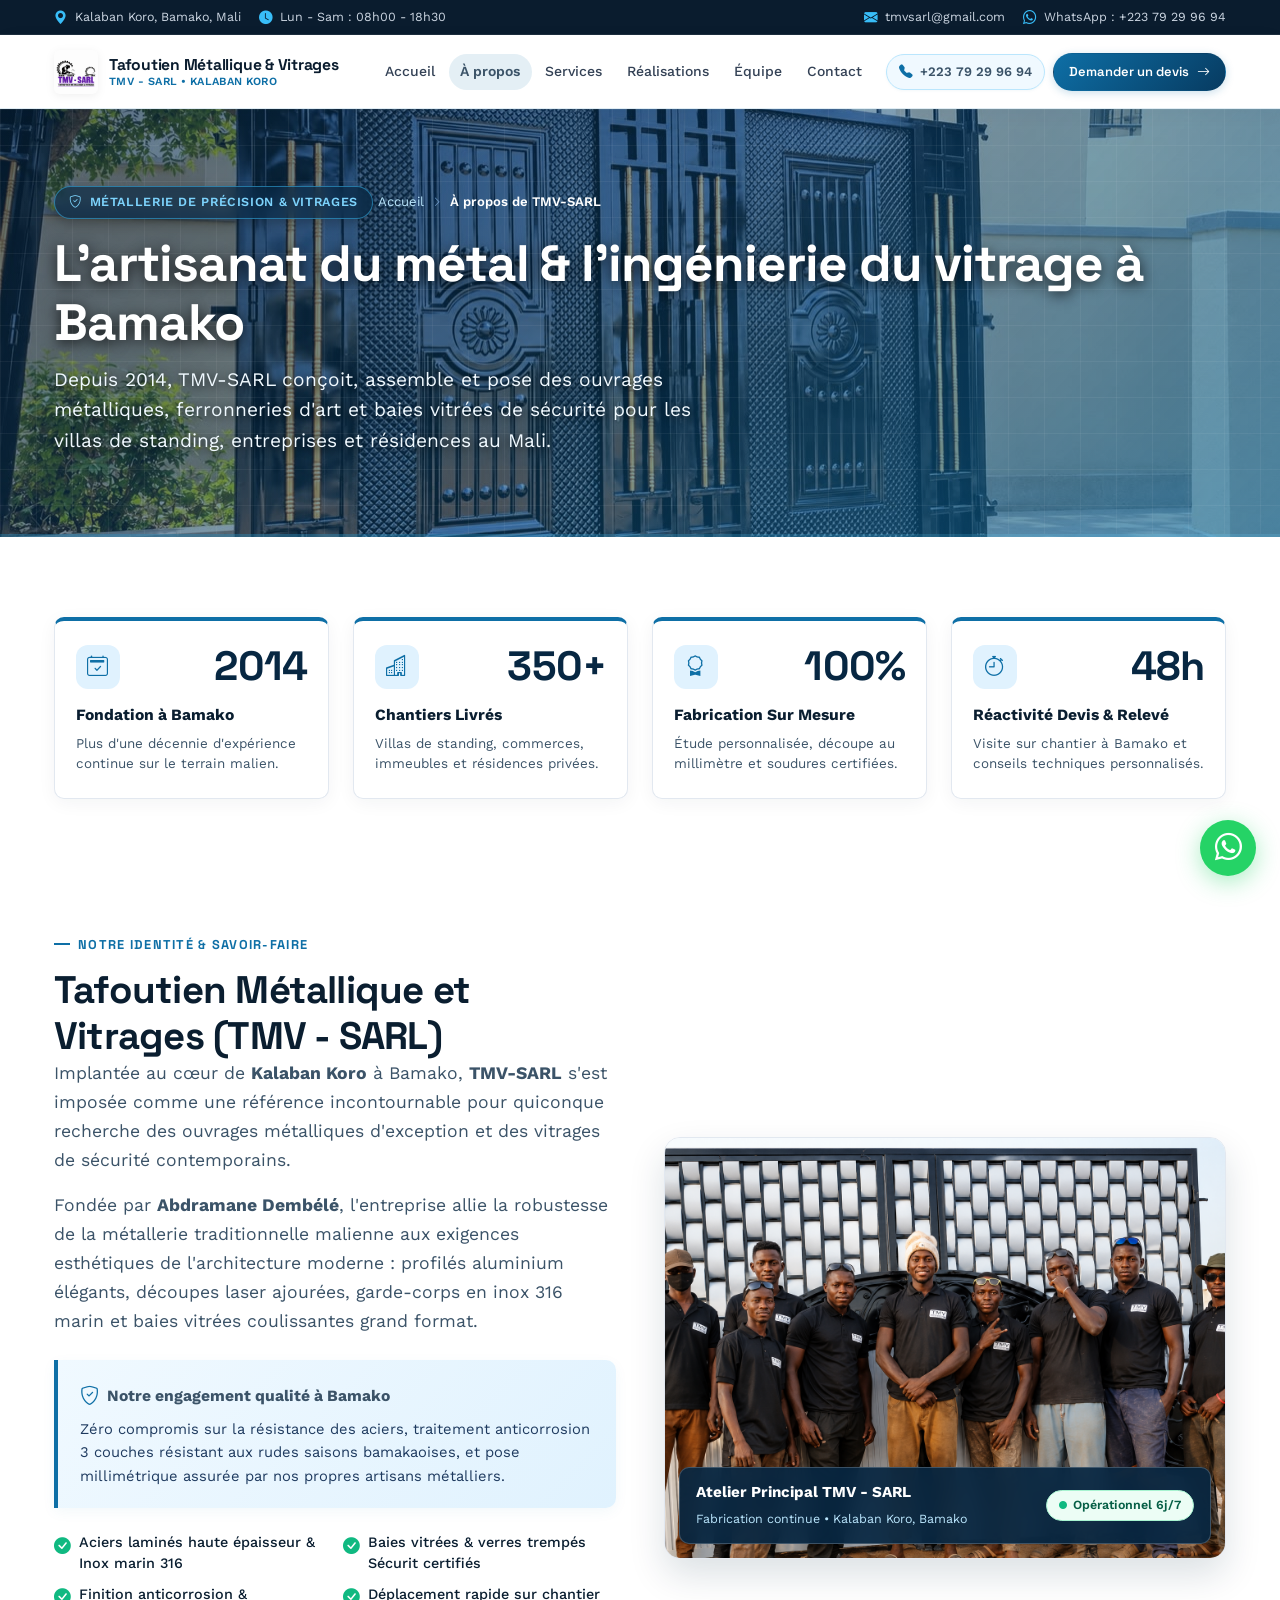
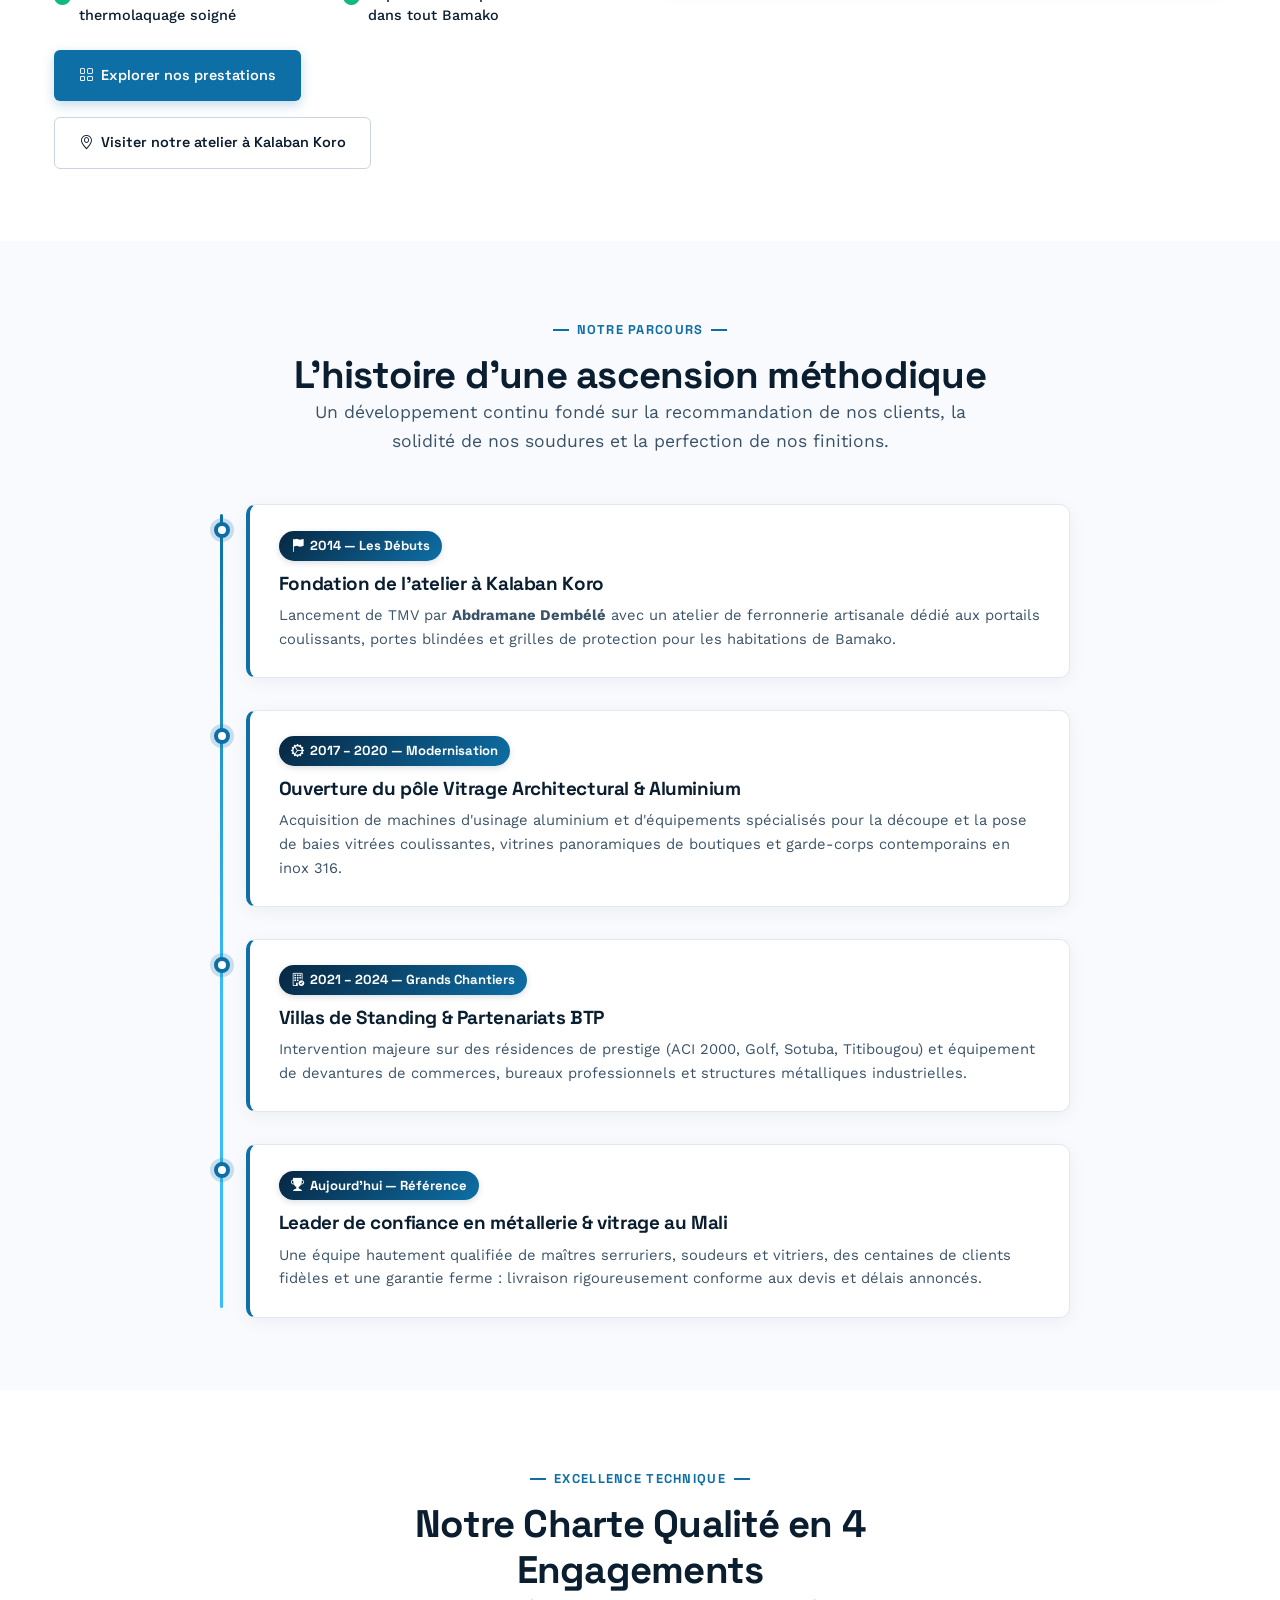
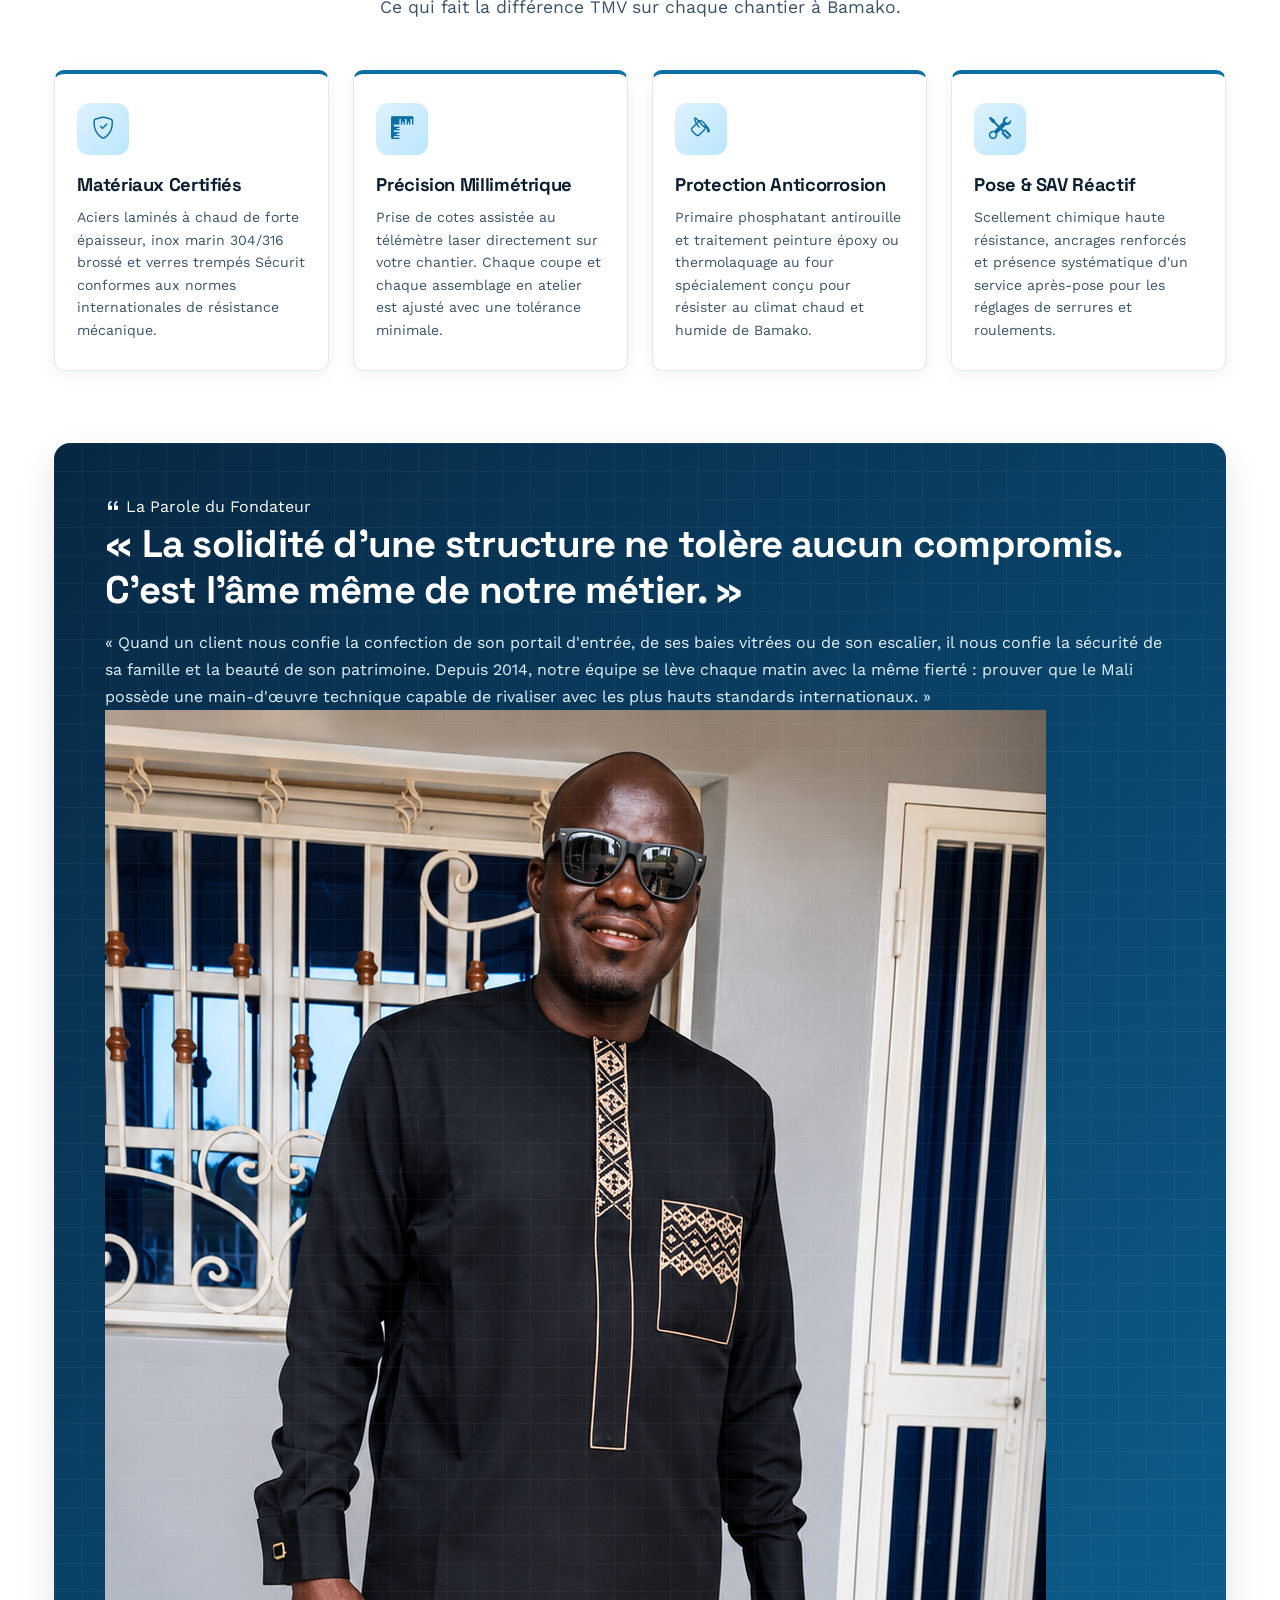
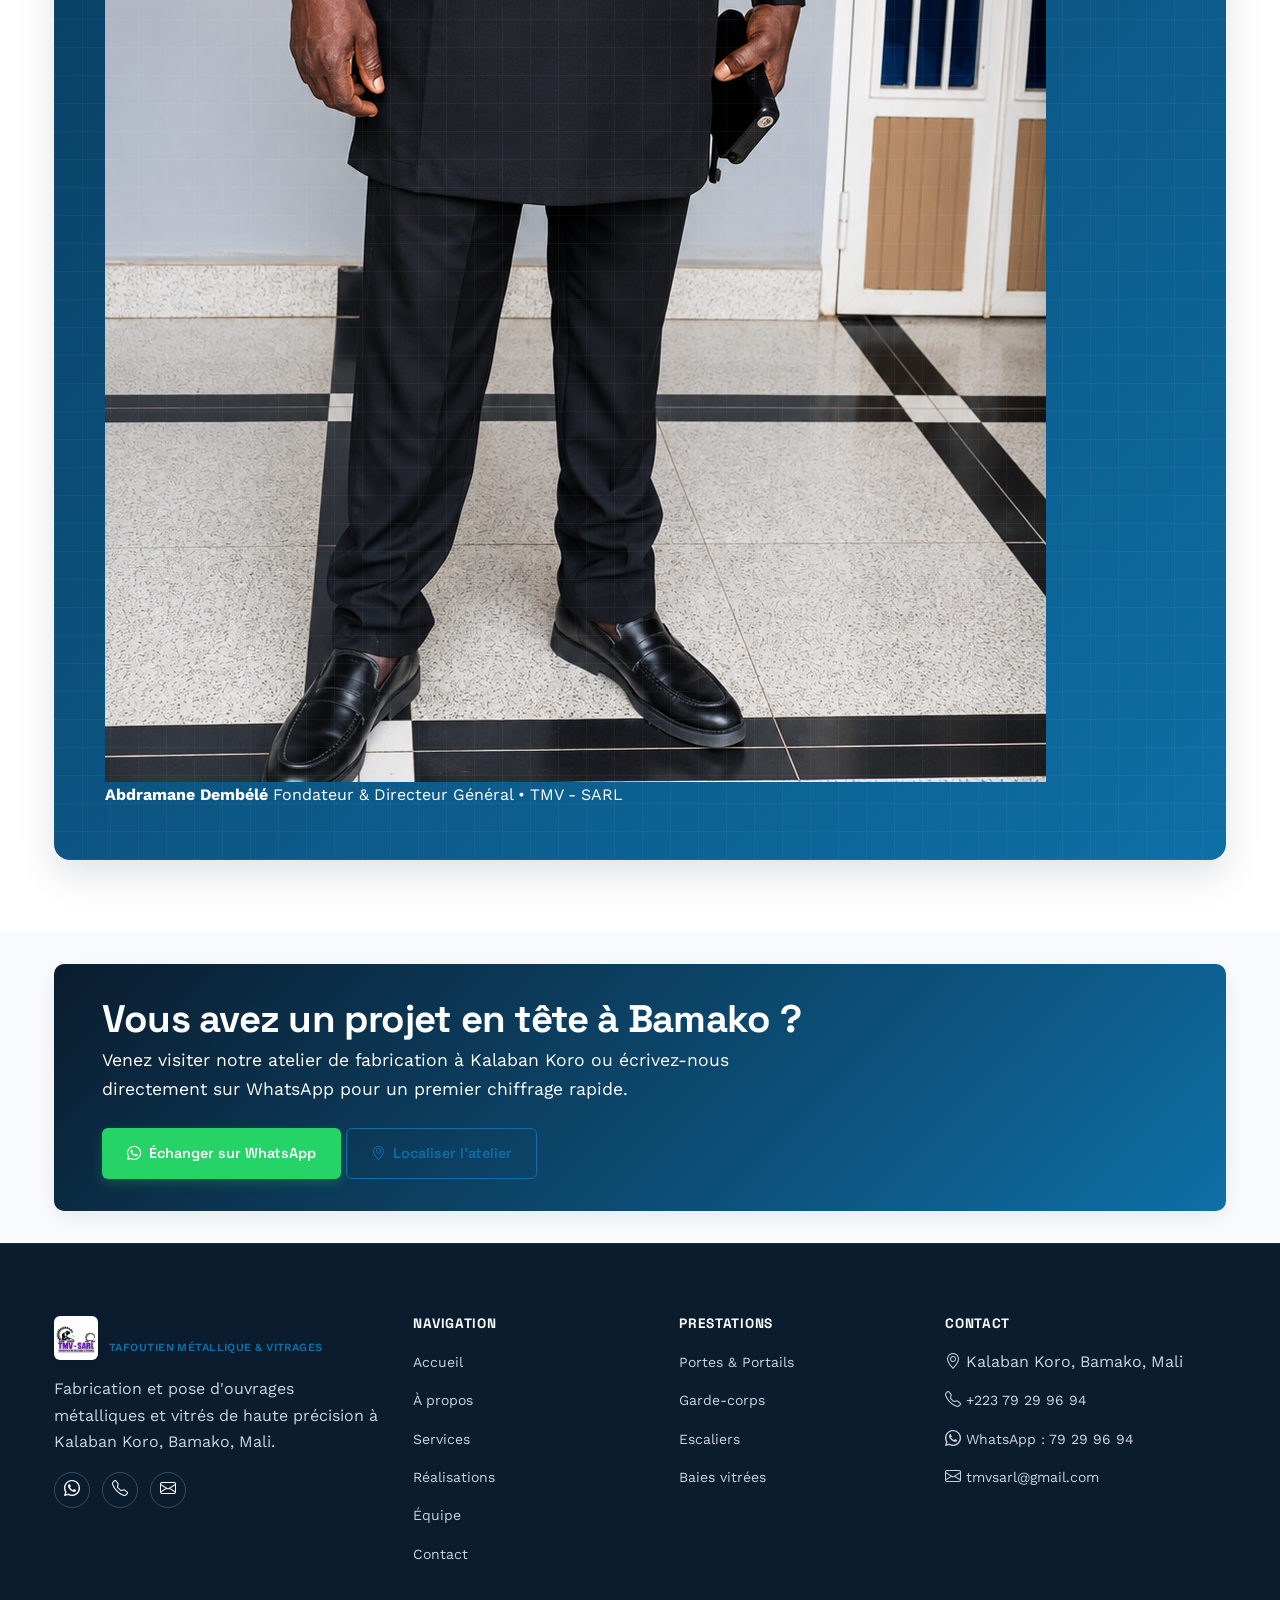
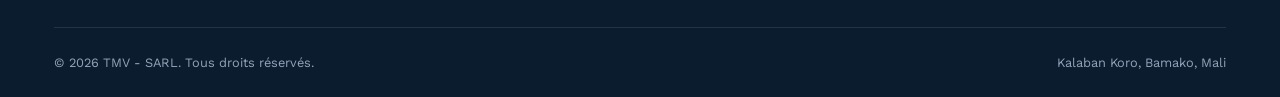
==== commit 38791892: "fix(header): refonte complete du header et de la navbar, elimination des retours a la ligne et des d" ====
--- a/a-propos.html
+++ b/a-propos.html
@@ -63,7 +63,7 @@
         </nav>
         <div class="nav-cta">
           <a href="tel:+22379299694" class="nav-phone" title="Appeler TMV-SARL au +223 79 29 96 94">
-            <i class="bi bi-telephone-fill"></i> +223 79 29 96 94
+            <i class="bi bi-telephone-fill"></i> <span>+223 79 29 96 94</span>
           </a>
           <a href="index.html#devis" class="btn btn-primary">
             Demander un devis <i class="bi bi-arrow-right"></i>
@@ -237,26 +237,34 @@
         <div class="quality-grid reveal">
           <div class="value-card">
             <div class="card-icon"><i class="bi bi-shield-check"></i></div>
-            <h3>Matériaux Certifiés</h3>
-            <p>Aciers laminés à chaud de forte épaisseur, inox marin 304/316 brossé et verres trempés Sécurit conformes aux normes internationales de résistance mécanique.</p>
+            <div class="value-card-body">
+              <h3>Matériaux Certifiés</h3>
+              <p>Aciers laminés à chaud de forte épaisseur, inox marin 304/316 brossé et verres trempés Sécurit conformes aux normes internationales de résistance mécanique.</p>
+            </div>
           </div>
 
           <div class="value-card">
             <div class="card-icon"><i class="bi bi-rulers"></i></div>
-            <h3>Précision Millimétrique</h3>
-            <p>Prise de cotes assistée au télémètre laser directement sur votre chantier. Chaque coupe et chaque assemblage en atelier est ajusté avec une tolérance minimale.</p>
+            <div class="value-card-body">
+              <h3>Précision Millimétrique</h3>
+              <p>Prise de cotes assistée au télémètre laser directement sur votre chantier. Chaque coupe et chaque assemblage en atelier est ajusté avec une tolérance minimale.</p>
+            </div>
           </div>
 
           <div class="value-card">
             <div class="card-icon"><i class="bi bi-paint-bucket"></i></div>
-            <h3>Protection Anticorrosion</h3>
-            <p>Primaire phosphatant antirouille et traitement peinture époxy ou thermolaquage au four spécialement conçu pour résister au climat chaud et humide de Bamako.</p>
+            <div class="value-card-body">
+              <h3>Protection Anticorrosion</h3>
+              <p>Primaire phosphatant antirouille et traitement peinture époxy ou thermolaquage au four spécialement conçu pour résister au climat chaud et humide de Bamako.</p>
+            </div>
           </div>
 
           <div class="value-card">
             <div class="card-icon"><i class="bi bi-tools"></i></div>
-            <h3>Pose &amp; SAV Réactif</h3>
-            <p>Scellement chimique haute résistance, ancrages renforcés et présence systématique d'un service après-pose pour les réglages de serrures et roulements.</p>
+            <div class="value-card-body">
+              <h3>Pose &amp; SAV Réactif</h3>
+              <p>Scellement chimique haute résistance, ancrages renforcés et présence systématique d'un service après-pose pour les réglages de serrures et roulements.</p>
+            </div>
           </div>
         </div>
       </div>
--- a/css/style.css
+++ b/css/style.css
@@ -57,7 +57,7 @@
   --radius-lg: 16px;
   --radius-full: 9999px;
   --container: 1220px;
-  --header-h: 82px;
+  --header-h: 74px;
 
   /* Ombres réalistes */
   --shadow-sm: 0 2px 8px rgba(10, 28, 46, 0.05);
@@ -195,7 +195,7 @@
 .top-bar {
   background: var(--tmv-dark);
   color: var(--grey-300);
-  font-size: 0.8rem;
+  font-size: 0.78rem;
   padding-block: 6px;
   border-bottom: 1px solid rgba(255, 255, 255, 0.08);
 }
@@ -210,8 +210,10 @@
   display: inline-flex;
   align-items: center;
   gap: 7px;
-}
-.top-bar-item i { color: var(--tmv-sky); }
+  white-space: nowrap;
+}
+.top-bar-item i { color: var(--tmv-sky); font-size: 0.85rem; }
+.top-bar-item a { color: var(--grey-300); transition: color 0.2s ease; text-decoration: none; }
 .top-bar-item a:hover { color: var(--white); }
 
 .site-header {
@@ -219,139 +221,184 @@
   top: 0;
   z-index: 1000;
   height: var(--header-h);
-  background: rgba(255, 255, 255, 0.95);
-  backdrop-filter: blur(16px);
-  -webkit-backdrop-filter: blur(16px);
+  background: rgba(255, 255, 255, 0.96);
+  backdrop-filter: blur(18px);
+  -webkit-backdrop-filter: blur(18px);
   border-bottom: 1px solid rgba(14, 111, 166, 0.12);
-  box-shadow: 0 4px 20px -2px rgba(7, 39, 66, 0.06);
-  transition: all 0.25s cubic-bezier(0.16, 1, 0.3, 1);
+  box-shadow: 0 4px 20px -2px rgba(7, 39, 66, 0.05);
+  transition: height 0.25s ease, background 0.25s ease, box-shadow 0.25s ease;
 }
 .site-header.is-scrolled {
-  height: 70px;
+  height: 66px;
   background: rgba(255, 255, 255, 0.98);
-  box-shadow: 0 8px 30px -4px rgba(7, 39, 66, 0.12);
-  border-bottom-color: rgba(14, 111, 166, 0.2);
+  box-shadow: 0 6px 24px -2px rgba(7, 39, 66, 0.10);
+  border-bottom-color: rgba(14, 111, 166, 0.18);
 }
 .nav-wrap {
   height: 100%;
   display: flex;
   align-items: center;
   justify-content: space-between;
+  gap: 14px;
 }
 
 .brand {
-  display: flex;
-  align-items: center;
-  gap: 12px;
+  display: inline-flex;
+  align-items: center;
+  gap: 11px;
   color: var(--text-dark);
   text-decoration: none;
+  flex-shrink: 0;
   transition: transform 0.2s ease;
 }
 .brand:hover {
   transform: translateY(-1px);
 }
 .brand-logo {
-  height: 48px;
+  height: 44px;
   width: auto;
+  max-width: 48px;
   object-fit: contain;
   border-radius: var(--radius-sm);
-  filter: drop-shadow(0 2px 4px rgba(0, 0, 0, 0.08));
-}
-.brand-text { line-height: 1.2; }
+  filter: drop-shadow(0 2px 4px rgba(0, 0, 0, 0.06));
+  flex-shrink: 0;
+}
+.brand-text {
+  display: flex;
+  flex-direction: column;
+  justify-content: center;
+  line-height: 1.15;
+  white-space: nowrap;
+}
 .brand-text strong {
   display: block;
   font-family: var(--font-head);
-  font-size: 1.05rem;
+  font-size: 0.98rem;
+  font-weight: 700;
   letter-spacing: -0.015em;
   color: var(--tmv-dark);
+  white-space: nowrap !important;
 }
 .brand-text span {
   display: block;
-  font-size: 0.72rem;
+  font-size: 0.6875rem;
   color: var(--tmv-primary);
   font-weight: 600;
-  letter-spacing: 0.03em;
+  letter-spacing: 0.04em;
   text-transform: uppercase;
-}
-
-.nav-primary { display: flex; align-items: center; gap: var(--space-4); }
-.nav-links { display: flex; align-items: center; gap: 4px; }
+  white-space: nowrap !important;
+  margin-top: 2px;
+}
+
+.nav-primary {
+  display: flex;
+  align-items: center;
+  gap: 12px;
+  flex-shrink: 1;
+}
+.nav-links {
+  display: flex;
+  align-items: center;
+  gap: 2px;
+}
 .nav-links a {
   color: #334155;
-  font-size: 0.92rem;
+  font-size: 0.875rem;
   font-weight: 500;
-  padding: 0.5rem 0.9rem;
+  padding: 0.42rem 0.72rem;
   border-radius: 999px;
   position: relative;
-  transition: all 0.2s ease;
+  white-space: nowrap !important;
+  text-decoration: none;
+  transition: all 0.2s cubic-bezier(0.16, 1, 0.3, 1);
 }
 .nav-links a::after {
   display: none;
 }
 .nav-links a:hover {
   color: var(--tmv-primary);
-  background: rgba(14, 111, 166, 0.08);
+  background: rgba(14, 111, 166, 0.07);
 }
 .nav-links a[aria-current="page"] {
   color: var(--tmv-primary-dark);
-  background: rgba(14, 111, 166, 0.12);
+  background: rgba(14, 111, 166, 0.11);
   font-weight: 600;
 }
 
-.nav-cta { display: flex; align-items: center; gap: var(--space-3); }
+.nav-cta {
+  display: flex;
+  align-items: center;
+  gap: 8px;
+  flex-shrink: 0;
+}
 .nav-phone {
   display: inline-flex;
   align-items: center;
-  gap: 8px;
+  gap: 7px;
   color: var(--tmv-primary-dark);
-  font-size: 0.88rem;
+  font-size: 0.8125rem;
   font-weight: 600;
-  white-space: nowrap;
+  white-space: nowrap !important;
   background: #F0F9FF;
   border: 1px solid #BAE6FD;
-  padding: 7px 14px;
+  padding: 6px 12px;
   border-radius: 999px;
+  text-decoration: none;
   transition: all 0.2s ease;
-  box-shadow: 0 2px 6px rgba(14, 111, 166, 0.06);
+  box-shadow: 0 1px 3px rgba(14, 111, 166, 0.05);
 }
 .nav-phone i {
   color: var(--tmv-primary);
-  font-size: 0.95rem;
+  font-size: 0.85rem;
 }
 .nav-phone:hover {
   background: #E0F2FE;
   border-color: #38BDF8;
   color: var(--tmv-primary);
   transform: translateY(-1px);
-  box-shadow: 0 4px 12px rgba(14, 111, 166, 0.12);
+  box-shadow: 0 3px 8px rgba(14, 111, 166, 0.12);
 }
 .nav-cta .btn-primary {
   background: linear-gradient(135deg, #0E6FA6 0%, #073B61 100%);
   color: var(--white);
   border-radius: 999px;
-  padding: 0.65rem 1.35rem;
-  font-size: 0.88rem;
-  box-shadow: 0 4px 14px rgba(14, 111, 166, 0.25);
-  transition: all 0.25s ease;
+  padding: 7px 15px;
+  font-size: 0.8125rem;
+  font-weight: 600;
+  text-decoration: none;
+  white-space: nowrap !important;
+  box-shadow: 0 2px 8px rgba(14, 111, 166, 0.22);
+  transition: all 0.2s ease;
 }
 .nav-cta .btn-primary:hover {
   background: linear-gradient(135deg, #107bb8 0%, #084978 100%);
-  transform: translateY(-2px);
-  box-shadow: 0 6px 20px rgba(14, 111, 166, 0.38);
+  transform: translateY(-1px);
+  box-shadow: 0 4px 14px rgba(14, 111, 166, 0.32);
 }
 
 .nav-toggle {
   display: none;
   flex-direction: column;
+  justify-content: center;
+  align-items: center;
   gap: 5px;
-  background: none;
-  border: 0;
+  width: 40px;
+  height: 40px;
+  background: rgba(14, 111, 166, 0.05);
+  border: 1px solid rgba(14, 111, 166, 0.12);
+  border-radius: 8px;
   padding: 8px;
+  cursor: pointer;
+  transition: all 0.2s ease;
+}
+.nav-toggle:hover {
+  background: rgba(14, 111, 166, 0.10);
 }
 .nav-toggle span {
-  width: 24px;
+  width: 20px;
   height: 2px;
   background: var(--tmv-dark);
+  border-radius: 2px;
   display: block;
   transition: transform 0.25s ease, opacity 0.25s ease;
 }
@@ -1124,31 +1171,94 @@
 /* -------------------------------------------------------------------------
    11. GALERIE & LIGHTBOX MODAL
    ------------------------------------------------------------------------- */
+.filters-wrapper {
+  position: relative;
+  display: flex;
+  justify-content: center;
+  margin-bottom: var(--space-4);
+  width: 100%;
+}
+
 .filters {
-  display: flex;
+  display: inline-flex;
   flex-wrap: wrap;
-  gap: var(--space-2);
-  margin-bottom: var(--space-5);
+  align-items: center;
   justify-content: center;
-}
+  gap: 6px;
+  padding: 5px 6px;
+  background: var(--grey-100);
+  border: 1px solid var(--grey-200);
+  border-radius: var(--radius-full);
+  box-shadow: 0 1px 3px rgba(10, 28, 46, 0.04);
+  max-width: 100%;
+}
+
 .filter-btn {
-  padding: 0.5rem 1.15rem;
+  display: inline-flex;
+  align-items: center;
+  gap: 6px;
+  padding: 6px 13px;
   border-radius: var(--radius-full);
-  border: 1px solid var(--grey-200);
+  border: 1px solid transparent;
+  background: transparent;
+  color: var(--text-body);
+  font-family: var(--font-head);
+  font-size: 0.8125rem;
+  font-weight: 600;
+  line-height: 1.2;
+  cursor: pointer;
+  white-space: nowrap;
+  user-select: none;
+  transition: all 0.22s cubic-bezier(0.16, 1, 0.3, 1);
+}
+
+.filter-btn:hover {
   background: var(--white);
-  color: var(--text-body);
-  font-size: 0.875rem;
-  font-weight: 500;
-  transition: all 0.2s ease;
-}
-.filter-btn:hover {
-  border-color: var(--tmv-primary);
   color: var(--tmv-primary);
-}
+  border-color: var(--grey-200);
+  box-shadow: 0 2px 6px rgba(14, 111, 166, 0.08);
+}
+
 .filter-btn.active {
-  background: var(--tmv-primary);
-  border-color: var(--tmv-primary);
-  color: var(--white);
+  background: linear-gradient(135deg, var(--tmv-primary) 0%, #073B61 100%);
+  color: var(--white);
+  border-color: transparent;
+  box-shadow: 0 2px 8px rgba(14, 111, 166, 0.32);
+}
+
+.filter-btn:active {
+  transform: scale(0.96);
+}
+
+.filter-btn i {
+  font-size: 0.85em;
+  opacity: 0.9;
+}
+
+.filter-count {
+  display: inline-flex;
+  align-items: center;
+  justify-content: center;
+  min-width: 18px;
+  height: 18px;
+  padding: 0 5px;
+  border-radius: var(--radius-full);
+  background: var(--grey-200);
+  color: var(--text-muted);
+  font-size: 0.6875rem;
+  font-weight: 700;
+  line-height: 1;
+  transition: all 0.22s ease;
+}
+
+.filter-btn.active .filter-count {
+  background: rgba(255, 255, 255, 0.24);
+  color: var(--white);
+}
+
+.filter-btn:hover:not(.active) .filter-count {
+  background: var(--grey-300);
+  color: var(--tmv-primary);
 }
 
 .gallery-grid {
@@ -1703,6 +1813,24 @@
 /* -------------------------------------------------------------------------
    17. RESPONSIVE ULTRA-OPTIMISÉ (Mobile & Tablette de Haute Qualité)
    ------------------------------------------------------------------------- */
+/* Optimisation PC portables et écrans intermédiaires (992px - 1240px) */
+@media (max-width: 1240px) {
+  .nav-primary { gap: 8px; }
+  .nav-links a {
+    padding: 0.35rem 0.52rem;
+    font-size: 0.825rem;
+  }
+  .nav-phone span {
+    display: none;
+  }
+  .nav-phone {
+    padding: 7px 10px;
+  }
+  .brand-text strong {
+    font-size: 0.92rem;
+  }
+}
+
 @media (max-width: 1080px) {
   .top-bar { display: none; }
   .hero-grid { grid-template-columns: 1fr; gap: var(--space-5); }
@@ -1716,9 +1844,13 @@
   .gallery-grid { grid-template-columns: repeat(2, 1fr); }
 }
 
-@media (max-width: 860px) {
+@media (max-width: 992px) {
   .nav-links, .nav-cta { display: none; }
   .nav-toggle { display: flex; }
+  .site-header { height: 68px; }
+  .brand-logo { height: 38px; }
+  .brand-text strong { font-size: 0.90rem; }
+  .brand-text span { font-size: 0.65rem; }
 
   /* Tiroir mobile complet avec navigation et actions rapides */
   .site-header.menu-open .nav-links {
@@ -1726,14 +1858,14 @@
     flex-direction: column;
     gap: 0;
     position: absolute;
-    top: var(--header-h);
+    top: 68px;
     left: 0;
     right: 0;
     background: var(--white);
     padding: var(--space-3) var(--space-4) var(--space-5);
     border-top: 1px solid var(--grey-200);
     box-shadow: 0 16px 36px rgba(10, 28, 46, 0.16);
-    max-height: calc(100vh - var(--header-h));
+    max-height: calc(100vh - 68px);
     overflow-y: auto;
   }
   .site-header.menu-open .nav-links a {
@@ -1884,24 +2016,63 @@
   .footer-grid { grid-template-columns: 1fr; gap: var(--space-4); }
   .gallery-grid { grid-template-columns: 1fr; gap: 16px; }
 
-  /* Filtres galerie en carrousel tactile horizontal sans barre de défilement */
+  /* Filtres galerie : navigation swipeable ultra-propre, compacte et responsive */
+  .filters-wrapper {
+    margin-left: -16px;
+    margin-right: -16px;
+    width: calc(100% + 32px);
+    margin-bottom: var(--space-3);
+    position: relative;
+    overflow: hidden;
+  }
+  .filters-wrapper::after {
+    content: "";
+    position: absolute;
+    top: 0;
+    right: 0;
+    bottom: 0;
+    width: 28px;
+    background: linear-gradient(to right, transparent, rgba(255, 255, 255, 0.95));
+    pointer-events: none;
+    z-index: 2;
+  }
   .filters {
     display: flex;
     flex-wrap: nowrap;
     overflow-x: auto;
     justify-content: flex-start;
-    padding: 4px 6px 12px;
-    margin-bottom: var(--space-4);
-    gap: 8px;
+    padding: 3px 28px 7px 16px;
+    gap: 6px;
+    background: transparent;
+    border: none;
+    border-radius: 0;
+    box-shadow: none;
     -webkit-overflow-scrolling: touch;
     scrollbar-width: none;
-  }
-  .filters::-webkit-scrollbar { display: none; }
+    scroll-snap-type: x proximity;
+  }
+  .filters::-webkit-scrollbar {
+    display: none;
+  }
   .filter-btn {
-    white-space: nowrap;
     flex-shrink: 0;
-    padding: 0.45rem 1rem;
-    font-size: 0.8rem;
+    scroll-snap-align: start;
+    padding: 5px 11px;
+    font-size: 0.775rem;
+    gap: 5px;
+    background: var(--white);
+    border: 1px solid var(--grey-200);
+    box-shadow: 0 1px 2px rgba(10, 28, 46, 0.04);
+  }
+  .filter-btn.active {
+    border-color: transparent;
+    box-shadow: 0 2px 7px rgba(14, 111, 166, 0.3);
+  }
+  .filter-count {
+    min-width: 16px;
+    height: 16px;
+    font-size: 0.65rem;
+    padding: 0 4px;
   }
 
   /* Captions de galerie toujours lisibles sur écran tactile mobile */
@@ -2561,6 +2732,7 @@
   .executive-profile { grid-template-columns: 1fr; }
   .executive-media img { height: 380px; min-height: unset; }
   .executive-pillars { grid-template-columns: 1fr 1fr; gap: var(--space-2); }
+  .quality-grid { grid-template-columns: repeat(2, 1fr); gap: var(--space-3); }
 }
 
 @media (max-width: 768px) {
@@ -2575,6 +2747,40 @@
   .timeline-card { padding: 14px 16px; }
   .executive-pillars { grid-template-columns: 1fr; }
   .workshop-showcase-bar { flex-direction: column; align-items: flex-start; gap: 8px; }
+
+  /* Charte qualité en 1 colonne ultra fluide sur mobile */
+  .quality-grid {
+    grid-template-columns: 1fr !important;
+    gap: 12px !important;
+  }
+  .value-card {
+    flex-direction: row !important;
+    align-items: flex-start !important;
+    gap: 14px !important;
+    padding: 1.15rem 1.1rem !important;
+    border-top: 1px solid #E2E8F0 !important;
+    border-left: 4px solid var(--tmv-primary) !important;
+    border-radius: 14px !important;
+  }
+  .value-card .card-icon {
+    width: 44px !important;
+    height: 44px !important;
+    font-size: 1.25rem !important;
+    margin-bottom: 0 !important;
+    flex-shrink: 0 !important;
+  }
+  .value-card-body {
+    display: flex;
+    flex-direction: column;
+  }
+  .value-card h3 {
+    font-size: 1.05rem !important;
+    margin-bottom: 4px !important;
+  }
+  .value-card p {
+    font-size: 0.84rem !important;
+    line-height: 1.5 !important;
+  }
 }
 
 /* =========================================================================
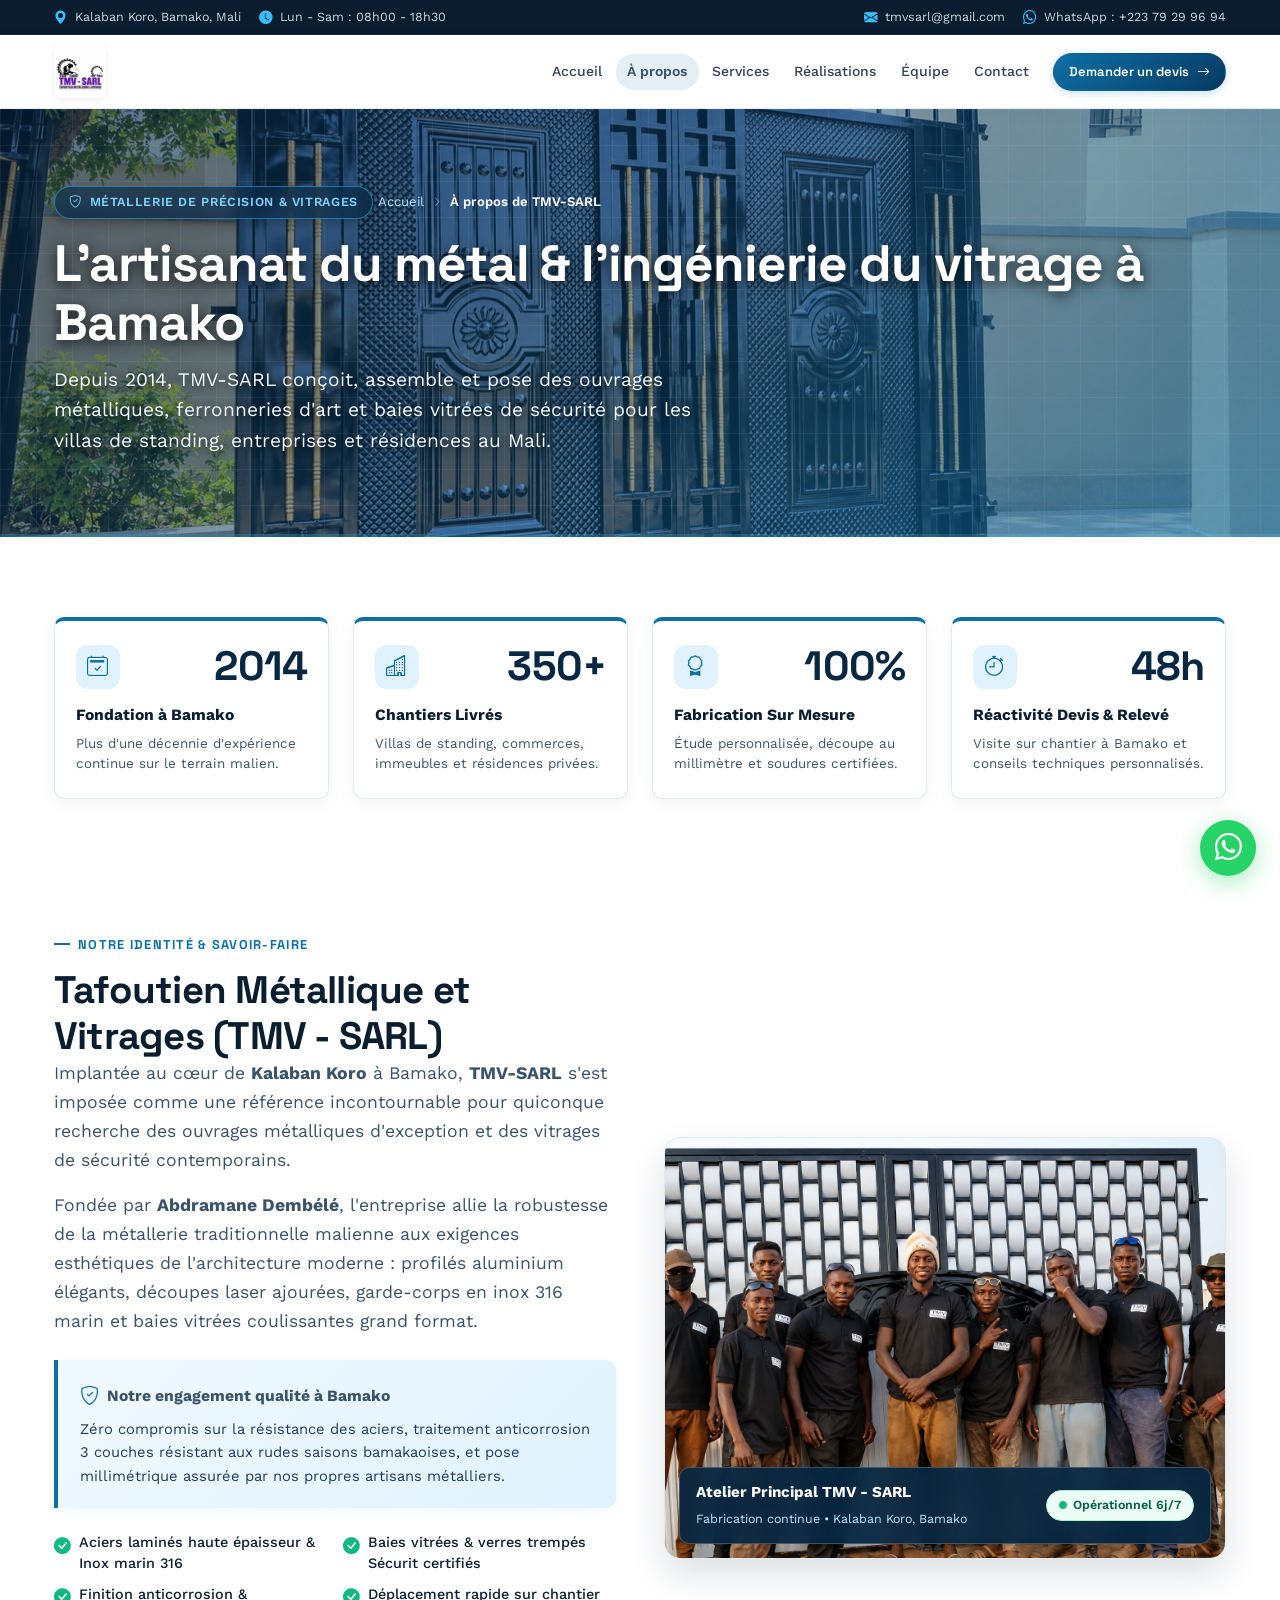
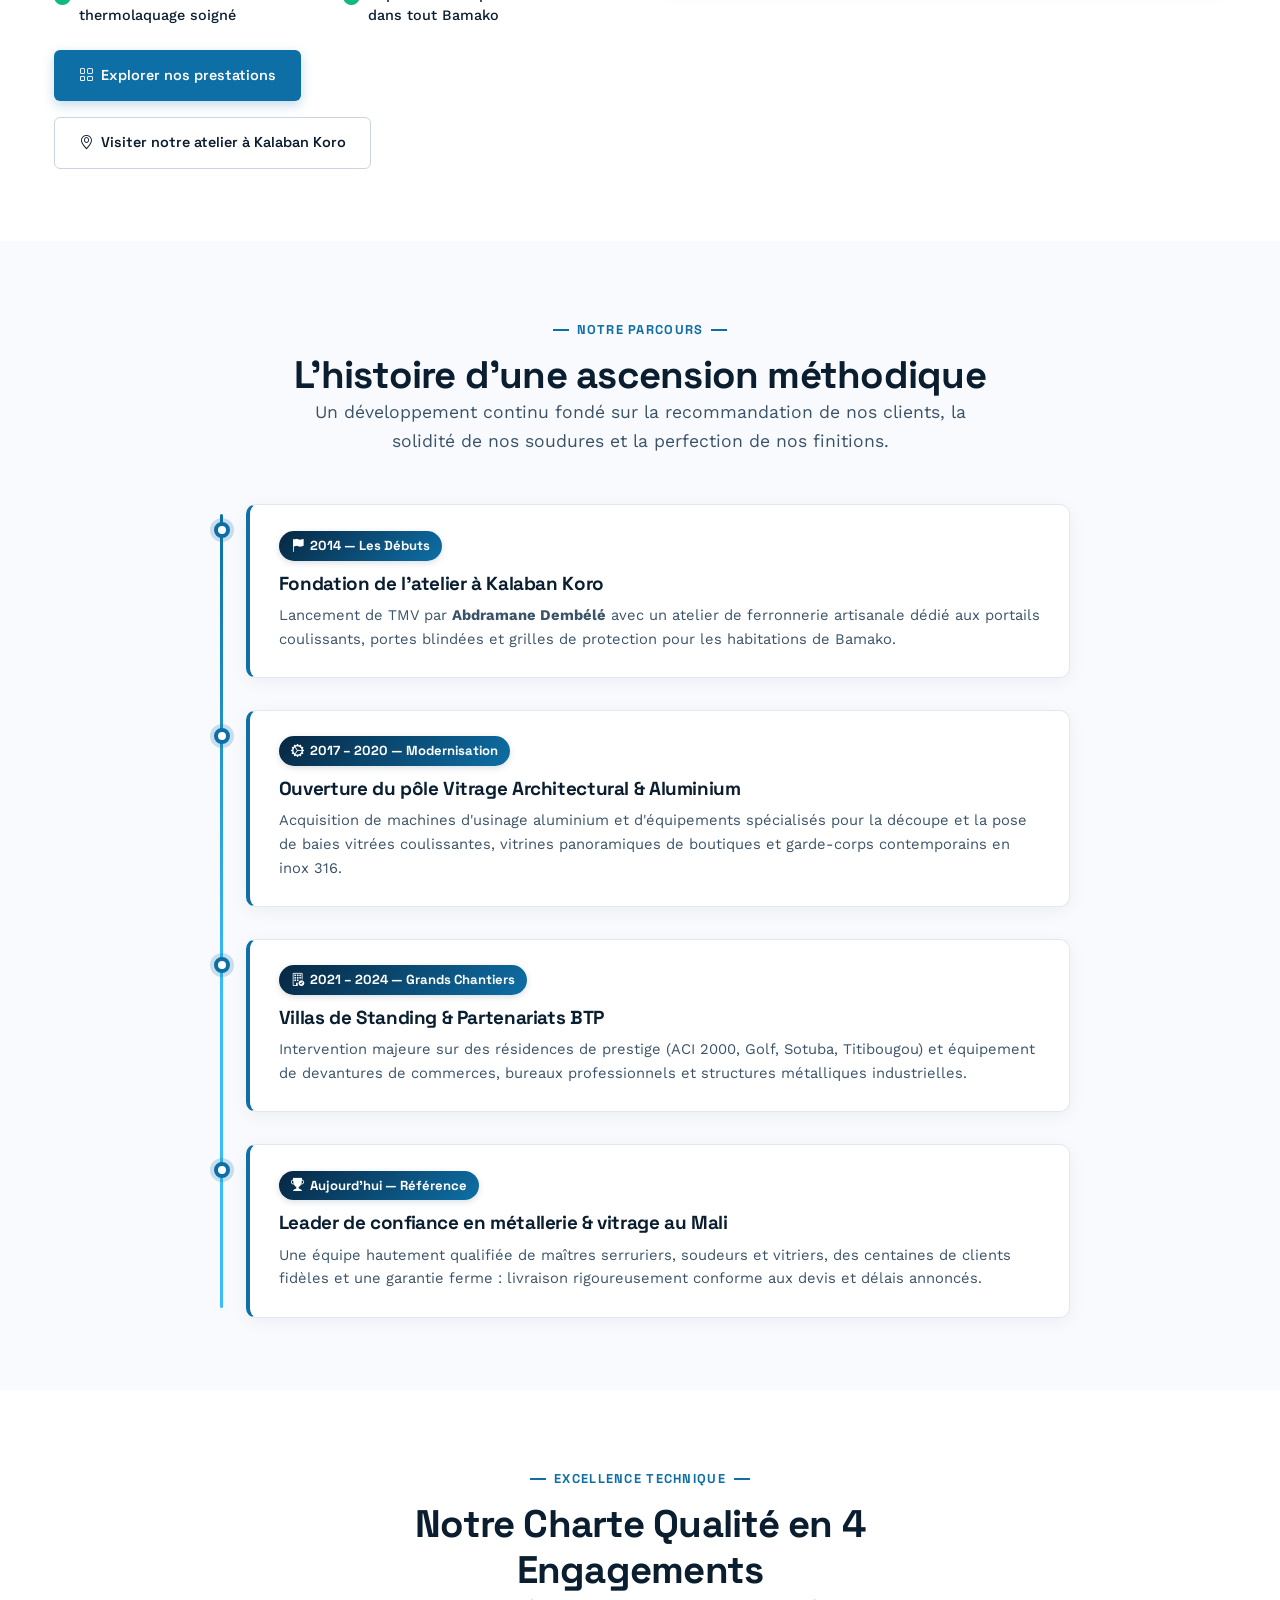
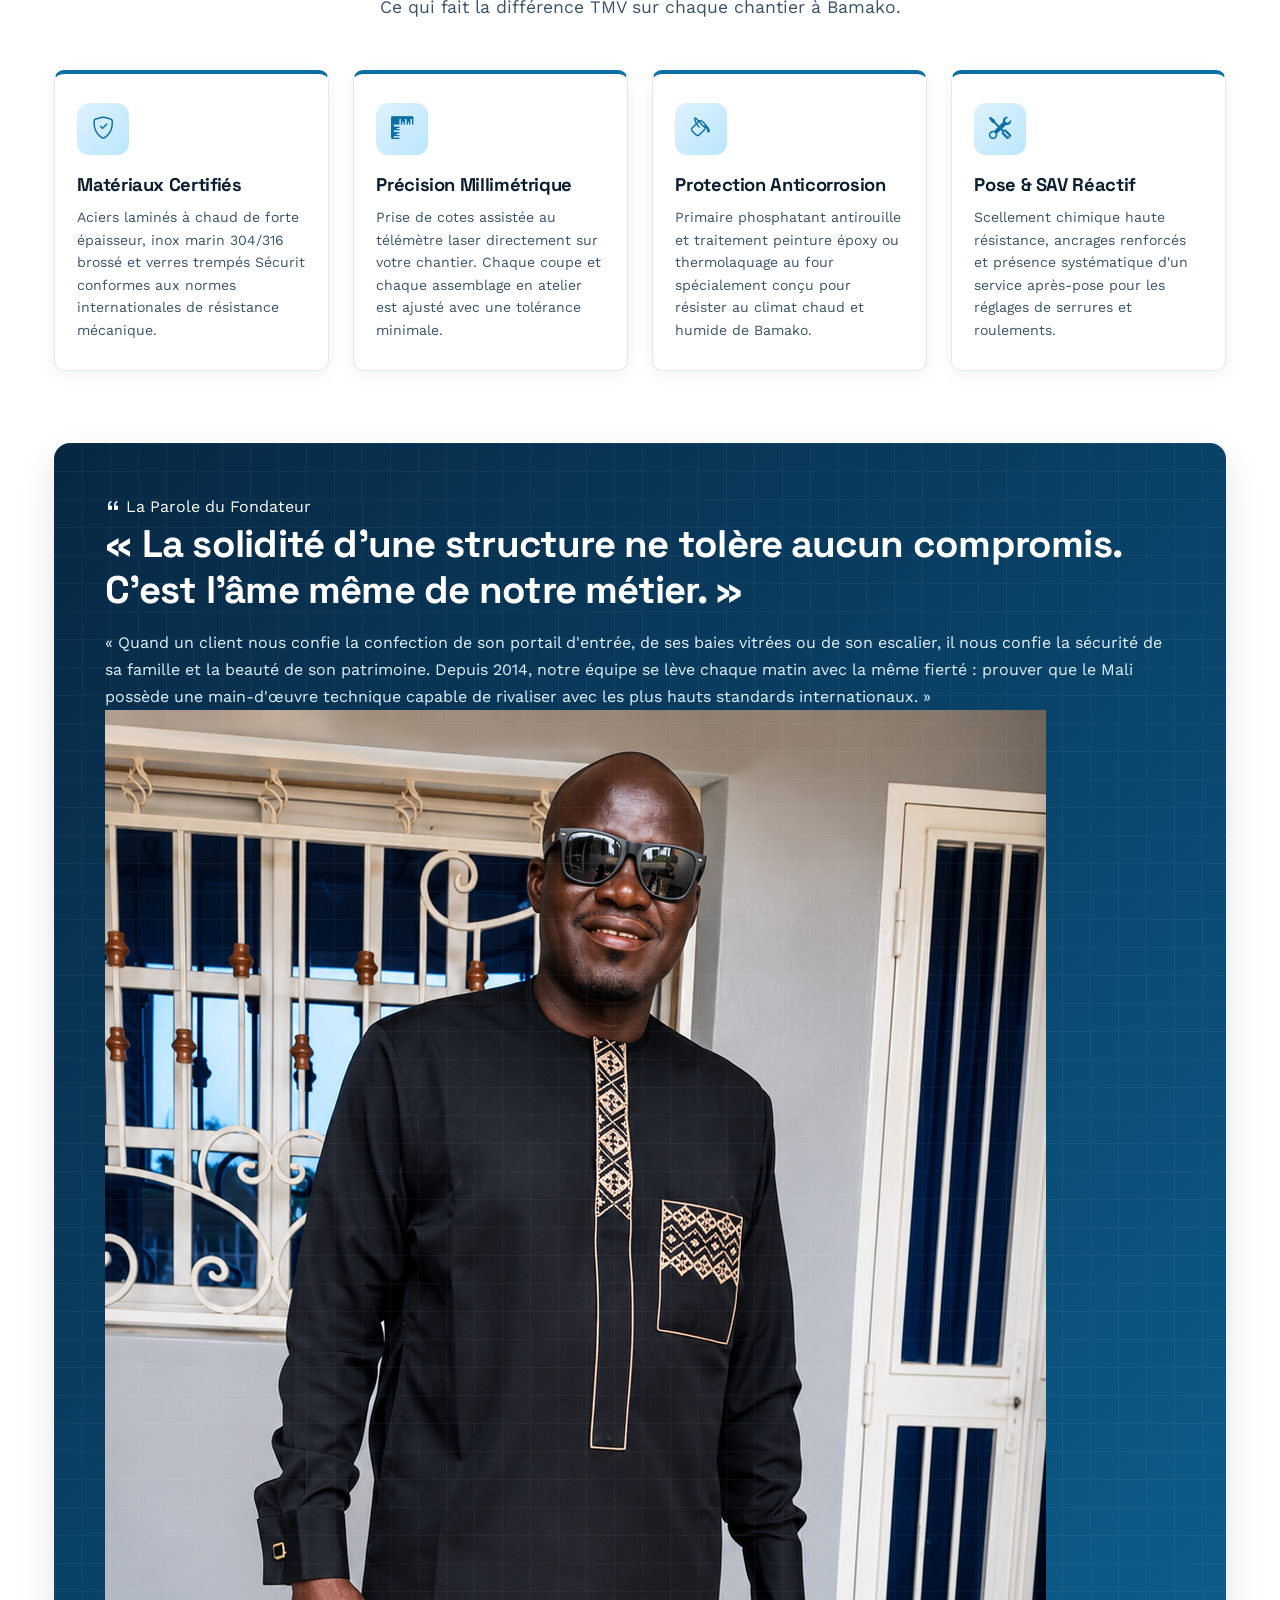
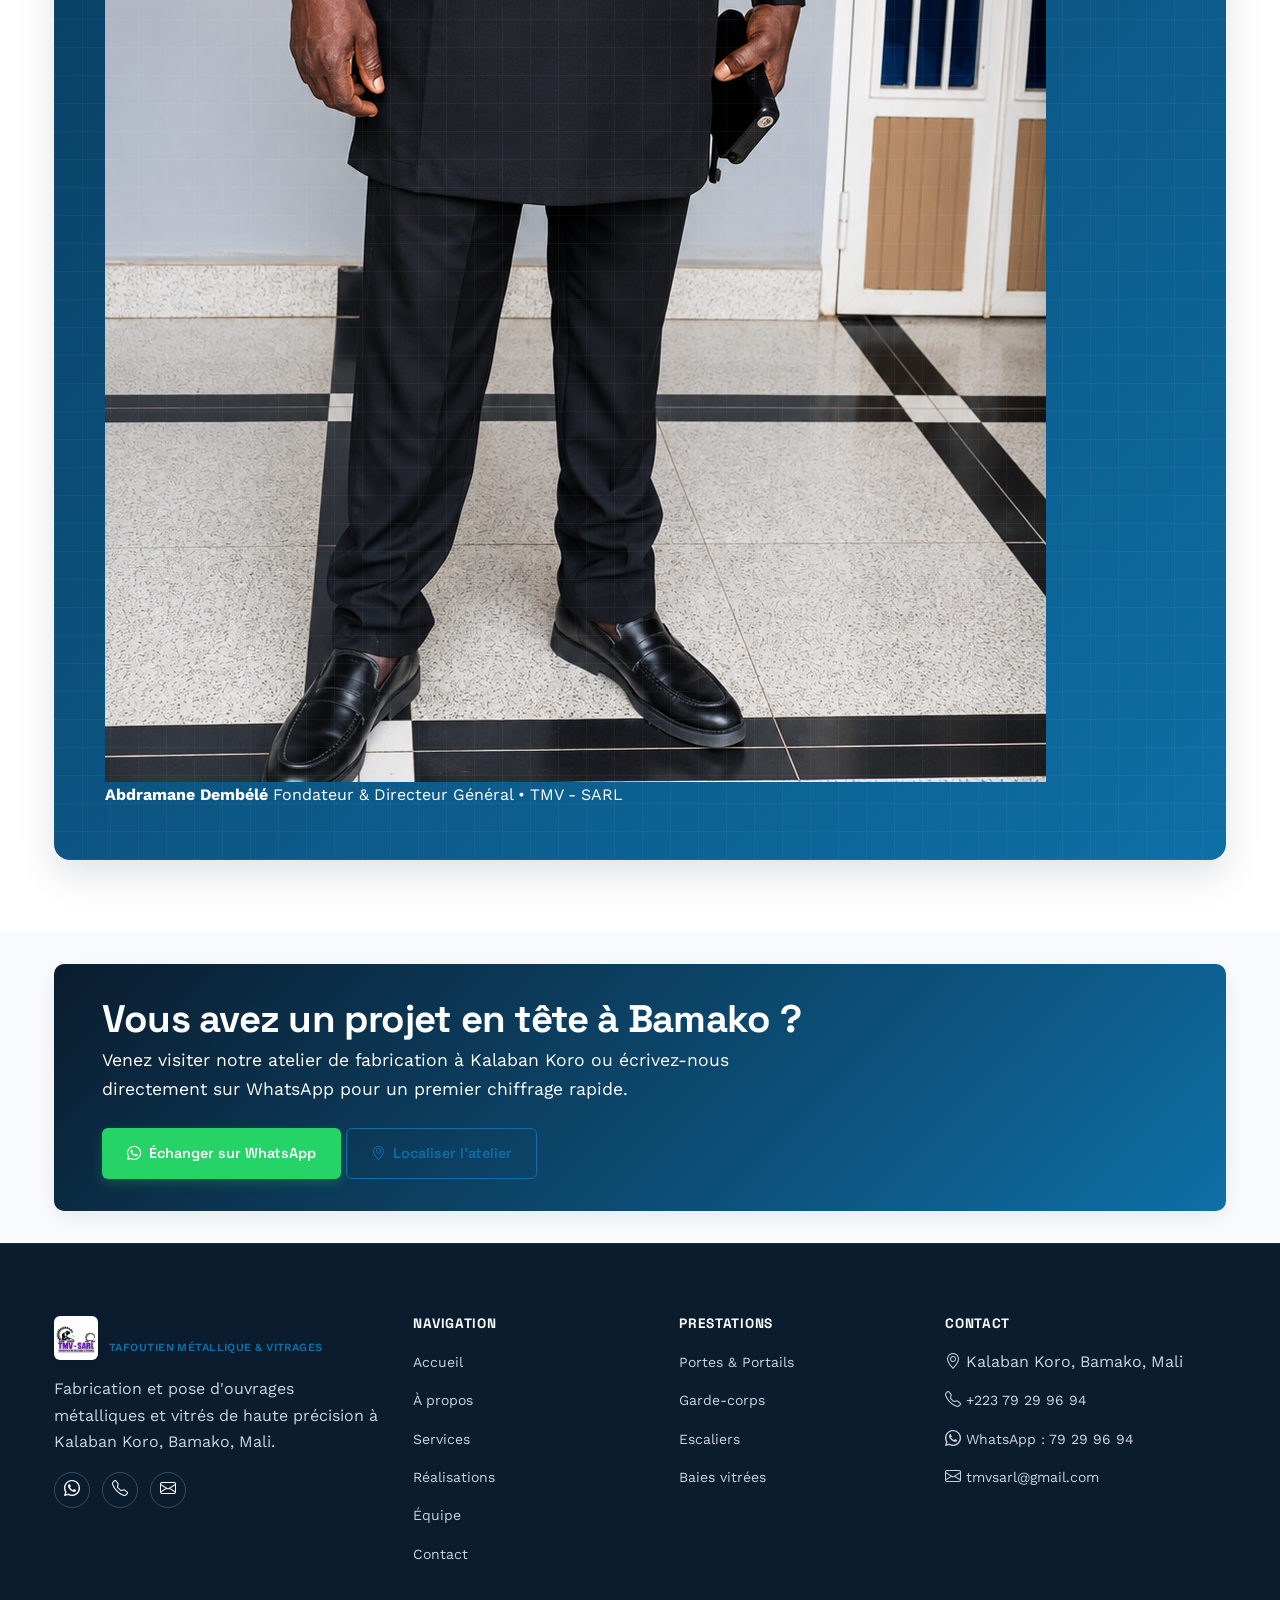
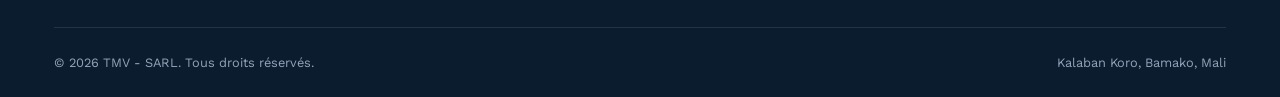
==== commit 2d8677d7: "style(header): suppression du nom d entreprise et du telephone, logo seul" ====
--- a/a-propos.html
+++ b/a-propos.html
@@ -31,12 +31,8 @@
 
   <header class="site-header">
     <div class="container nav-wrap">
-      <a href="index.html" class="brand">
+      <a href="index.html" class="brand" aria-label="TMV - SARL Accueil">
         <img src="images/logo/logo.png" alt="Logo TMV - SARL" class="brand-logo" />
-        <span class="brand-text">
-          <strong>Tafoutien Métallique &amp; Vitrages</strong>
-          <span>TMV - SARL • Kalaban Koro</span>
-        </span>
       </a>
 
       <div class="nav-primary">
@@ -62,9 +58,6 @@
           </div>
         </nav>
         <div class="nav-cta">
-          <a href="tel:+22379299694" class="nav-phone" title="Appeler TMV-SARL au +223 79 29 96 94">
-            <i class="bi bi-telephone-fill"></i> <span>+223 79 29 96 94</span>
-          </a>
           <a href="index.html#devis" class="btn btn-primary">
             Demander un devis <i class="bi bi-arrow-right"></i>
           </a>
--- a/css/style.css
+++ b/css/style.css
@@ -190,6 +190,114 @@
 .split.reverse .split-media { order: 2; }
 
 /* -------------------------------------------------------------------------
+   CADRES MÉDIA ARCHITECTURAUX POUR SERVICES (Harmonisation des Formats)
+   ------------------------------------------------------------------------- */
+.split-media {
+  width: 100%;
+}
+
+.service-media-frame {
+  position: relative;
+  width: 100%;
+  height: 380px;
+  border-radius: 16px;
+  overflow: hidden;
+  background: var(--grey-100);
+  border: 1px solid var(--grey-200);
+  box-shadow: 0 10px 28px -4px rgba(10, 28, 46, 0.10);
+  transition: transform 0.3s ease, box-shadow 0.3s ease;
+}
+.service-media-frame:hover {
+  box-shadow: 0 16px 36px -4px rgba(14, 111, 166, 0.16);
+  transform: translateY(-2px);
+}
+
+/* Image unique pleine largeur (format paysage) */
+.service-media-single {
+  width: 100%;
+  height: 100%;
+  position: relative;
+}
+.service-media-single img {
+  width: 100%;
+  height: 100%;
+  object-fit: cover;
+  object-position: center;
+  display: block;
+  transition: transform 0.4s cubic-bezier(0.16, 1, 0.3, 1);
+}
+.service-media-single:hover img {
+  transform: scale(1.03);
+}
+
+/* Vitrine double (format portrait côte-à-côte pour préserver 100% du travail) */
+.service-media-dual {
+  display: grid;
+  grid-template-columns: 1fr 1fr;
+  gap: 10px;
+  padding: 10px;
+  background: linear-gradient(135deg, #0A1C2E 0%, #15324C 100%);
+}
+.service-media-dual .dual-card {
+  position: relative;
+  height: 100%;
+  border-radius: 10px;
+  overflow: hidden;
+  box-shadow: 0 4px 14px rgba(0, 0, 0, 0.25);
+  background: #061524;
+}
+.service-media-dual .dual-card img {
+  width: 100%;
+  height: 100%;
+  object-fit: cover;
+  object-position: center;
+  display: block;
+  transition: transform 0.4s ease;
+}
+.service-media-dual:hover .dual-card img {
+  transform: scale(1.04);
+}
+.dual-caption {
+  position: absolute;
+  bottom: 0;
+  left: 0;
+  right: 0;
+  padding: 8px 10px 6px;
+  background: linear-gradient(to top, rgba(10, 28, 46, 0.92) 0%, rgba(10, 28, 46, 0.4) 60%, transparent 100%);
+  color: #FFFFFF;
+  font-family: var(--font-head);
+  font-size: 0.75rem;
+  font-weight: 600;
+  letter-spacing: 0.02em;
+  text-align: center;
+}
+
+/* Badge architectural flottant */
+.service-media-badge {
+  position: absolute;
+  top: 12px;
+  left: 12px;
+  z-index: 2;
+  display: inline-flex;
+  align-items: center;
+  gap: 6px;
+  padding: 5px 12px;
+  background: rgba(10, 28, 46, 0.85);
+  backdrop-filter: blur(8px);
+  -webkit-backdrop-filter: blur(8px);
+  color: #FFFFFF;
+  font-size: 0.72rem;
+  font-weight: 600;
+  border-radius: 999px;
+  border: 1px solid rgba(255, 255, 255, 0.15);
+  letter-spacing: 0.02em;
+}
+.service-media-badge i {
+  color: var(--tmv-sky);
+  font-size: 0.78rem;
+}
+
+/* -------------------------------------------------------------------------
    5. TOP BAR & HEADER (Rendu Corporate / BTP Professionnel)
    ------------------------------------------------------------------------- */
 .top-bar {
@@ -262,6 +370,14 @@
   border-radius: var(--radius-sm);
   filter: drop-shadow(0 2px 4px rgba(0, 0, 0, 0.06));
   flex-shrink: 0;
+}
+.site-header .brand-logo {
+  height: 52px;
+  max-width: 56px;
+  transition: height 0.25s ease;
+}
+.site-header.is-scrolled .brand-logo {
+  height: 46px;
 }
 .brand-text {
   display: flex;
@@ -815,29 +931,35 @@
 
 .about-overview-grid {
   display: grid;
-  grid-template-columns: 1fr 1.18fr;
-  gap: clamp(2rem, 5vw, 4.5rem);
-  align-items: center;
+  grid-template-columns: 1fr 1.15fr;
+  gap: clamp(2rem, 4vw, 3.5rem);
+  align-items: stretch;
 }
 
 /* Cadre média et badges */
 .about-overview-media {
   position: relative;
+  height: 100%;
+  display: flex;
+  flex-direction: column;
 }
 
 .about-overview-frame {
   position: relative;
   border-radius: var(--radius-lg);
   overflow: hidden;
-  box-shadow: 0 20px 48px rgba(7, 39, 66, 0.14);
-  border: 1px solid #E2E8F0;
+  box-shadow: 0 20px 48px -8px rgba(7, 39, 66, 0.18);
+  border: 1px solid rgba(14, 111, 166, 0.15);
   background: #072742;
+  height: 100%;
+  min-height: 480px;
 }
 
 .about-overview-img {
   width: 100%;
-  aspect-ratio: 4 / 3;
+  height: 100%;
   object-fit: cover;
+  object-position: center 20%;
   display: block;
   transition: transform 0.4s ease;
 }
@@ -863,6 +985,7 @@
   gap: 12px;
   box-shadow: 0 10px 25px rgba(0, 0, 0, 0.25);
   animation: floatSubtle 4s ease-in-out infinite;
+  z-index: 2;
 }
 
 @keyframes floatSubtle {
@@ -895,19 +1018,40 @@
   bottom: 16px;
   left: 16px;
   right: 16px;
-  background: rgba(255, 255, 255, 0.94);
-  backdrop-filter: blur(10px);
-  -webkit-backdrop-filter: blur(10px);
+  background: rgba(255, 255, 255, 0.96);
+  backdrop-filter: blur(14px);
+  -webkit-backdrop-filter: blur(14px);
   border: 1px solid rgba(226, 232, 240, 0.9);
   border-radius: var(--radius-sm);
-  padding: 10px 14px;
+  padding: 9px 14px;
   color: var(--text-dark);
   font-size: 0.82rem;
   font-weight: 600;
   display: flex;
   align-items: center;
-  gap: 8px;
-  box-shadow: 0 4px 16px rgba(7, 39, 66, 0.1);
+  justify-content: space-between;
+  gap: 10px;
+  box-shadow: 0 8px 24px rgba(7, 39, 66, 0.12);
+  z-index: 2;
+}
+
+.badge-workshop-link {
+  display: inline-flex;
+  align-items: center;
+  gap: 6px;
+  background: #15803D;
+  color: #FFFFFF;
+  padding: 5px 12px;
+  border-radius: 999px;
+  font-size: 0.75rem;
+  font-weight: 700;
+  text-decoration: none;
+  transition: all 0.2s ease;
+  white-space: nowrap;
+}
+.badge-workshop-link:hover {
+  background: #166534;
+  transform: translateY(-1px);
 }
 
 .about-badge-workshop i {
@@ -916,11 +1060,17 @@
 }
 
 /* Colonne de contenu */
+.about-overview-content {
+  display: flex;
+  flex-direction: column;
+  justify-content: center;
+}
+
 .about-overview-content h2 {
   font-size: clamp(1.65rem, 3.2vw, 2.35rem);
   line-height: 1.25;
   color: var(--text-dark);
-  margin-block: 0.5rem 1rem;
+  margin-block: 0.6rem 1rem;
   letter-spacing: -0.02em;
 }
 
@@ -935,25 +1085,33 @@
 .about-strengths-grid {
   display: grid;
   grid-template-columns: repeat(2, 1fr);
-  gap: 12px 16px;
-  margin-block: 1.5rem;
-  padding: 1.2rem;
-  background: #F8FAFC;
-  border: 1px solid #E2E8F0;
+  gap: 12px;
+  margin-block: 1.35rem;
+}
+
+.strength-item {
+  display: flex;
+  align-items: flex-start;
+  gap: 12px;
+  padding: 13px 15px;
+  background: var(--white);
+  border: 1px solid var(--grey-200);
   border-radius: var(--radius-md);
-}
-
-.strength-item {
-  display: flex;
-  align-items: flex-start;
-  gap: 10px;
+  box-shadow: 0 2px 8px rgba(10, 28, 46, 0.04);
+  transition: all 0.25s cubic-bezier(0.16, 1, 0.3, 1);
+}
+
+.strength-item:hover {
+  border-color: var(--tmv-primary);
+  transform: translateY(-2px);
+  box-shadow: 0 8px 20px rgba(14, 111, 166, 0.10);
 }
 
 .strength-icon {
-  width: 38px;
-  height: 38px;
+  width: 40px;
+  height: 40px;
   border-radius: 10px;
-  background: #E0F2FE;
+  background: linear-gradient(135deg, #E0F2FE 0%, #BAE6FD 100%);
   color: var(--tmv-primary);
   display: flex;
   align-items: center;
@@ -964,9 +1122,8 @@
 }
 
 .strength-item:hover .strength-icon {
-  background: var(--tmv-primary);
-  color: var(--white);
-  transform: scale(1.08);
+  background: linear-gradient(135deg, var(--tmv-primary) 0%, #073B61 100%);
+  color: var(--white);
 }
 
 .strength-text strong {
@@ -988,9 +1145,9 @@
 .about-overview-actions {
   display: flex;
   align-items: center;
-  gap: var(--space-3);
+  gap: 12px;
   flex-wrap: wrap;
-  margin-top: 1.5rem;
+  margin-top: 1rem;
 }
 
 .btn-whatsapp-subtle {
@@ -1848,6 +2005,7 @@
   .nav-links, .nav-cta { display: none; }
   .nav-toggle { display: flex; }
   .site-header { height: 68px; }
+  .site-header .brand-logo { height: 44px; max-width: 48px; }
   .brand-logo { height: 38px; }
   .brand-text strong { font-size: 0.90rem; }
   .brand-text span { font-size: 0.65rem; }
@@ -1893,8 +2051,10 @@
     border-top: 2px dashed var(--grey-200);
   }
 
-  .split, .split.reverse { grid-template-columns: 1fr; }
+  .split, .split.reverse { grid-template-columns: 1fr; gap: var(--space-4); }
   .split.reverse .split-media { order: 0; }
+  .service-media-frame { height: 280px; }
+  .service-media-dual { gap: 8px; padding: 8px; }
   .grid-2, .grid-3, .grid-4 { grid-template-columns: 1fr; }
   .process-grid { grid-template-columns: 1fr; }
   .form-grid { grid-template-columns: 1fr; }
